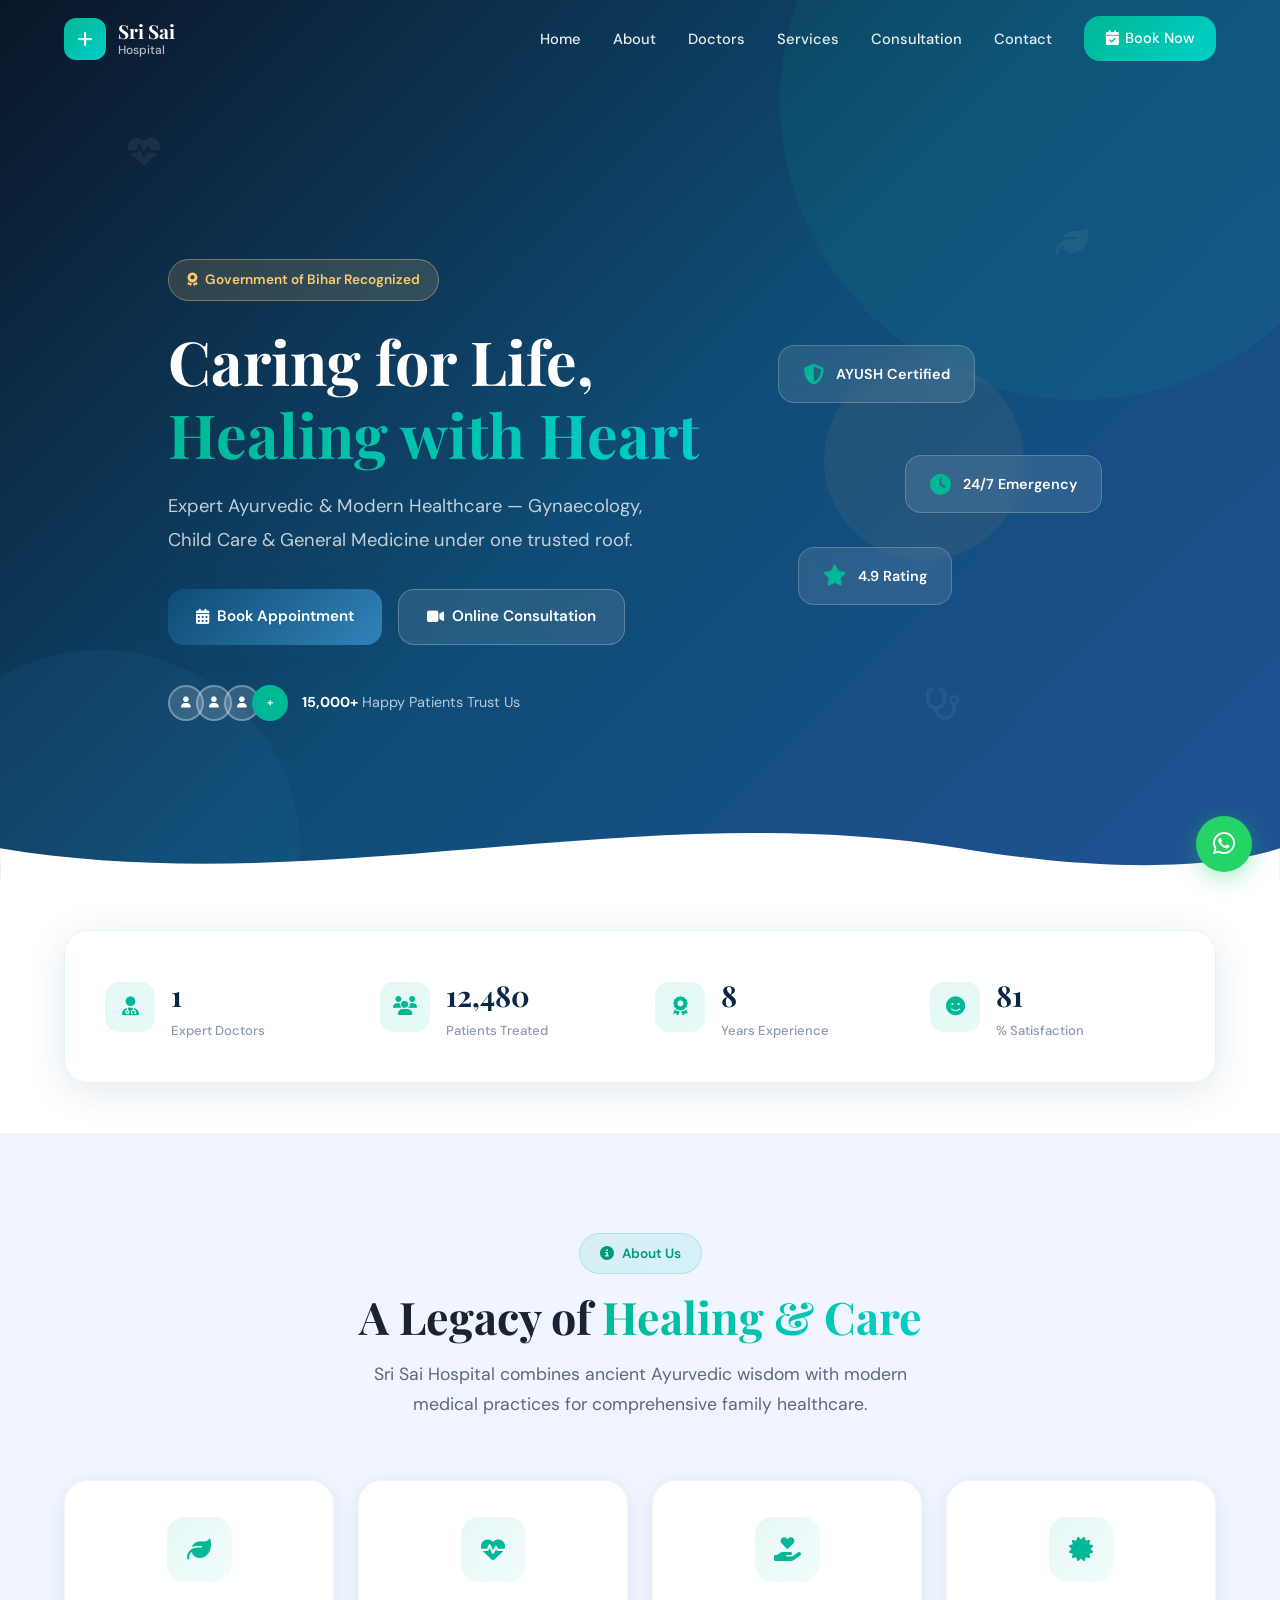
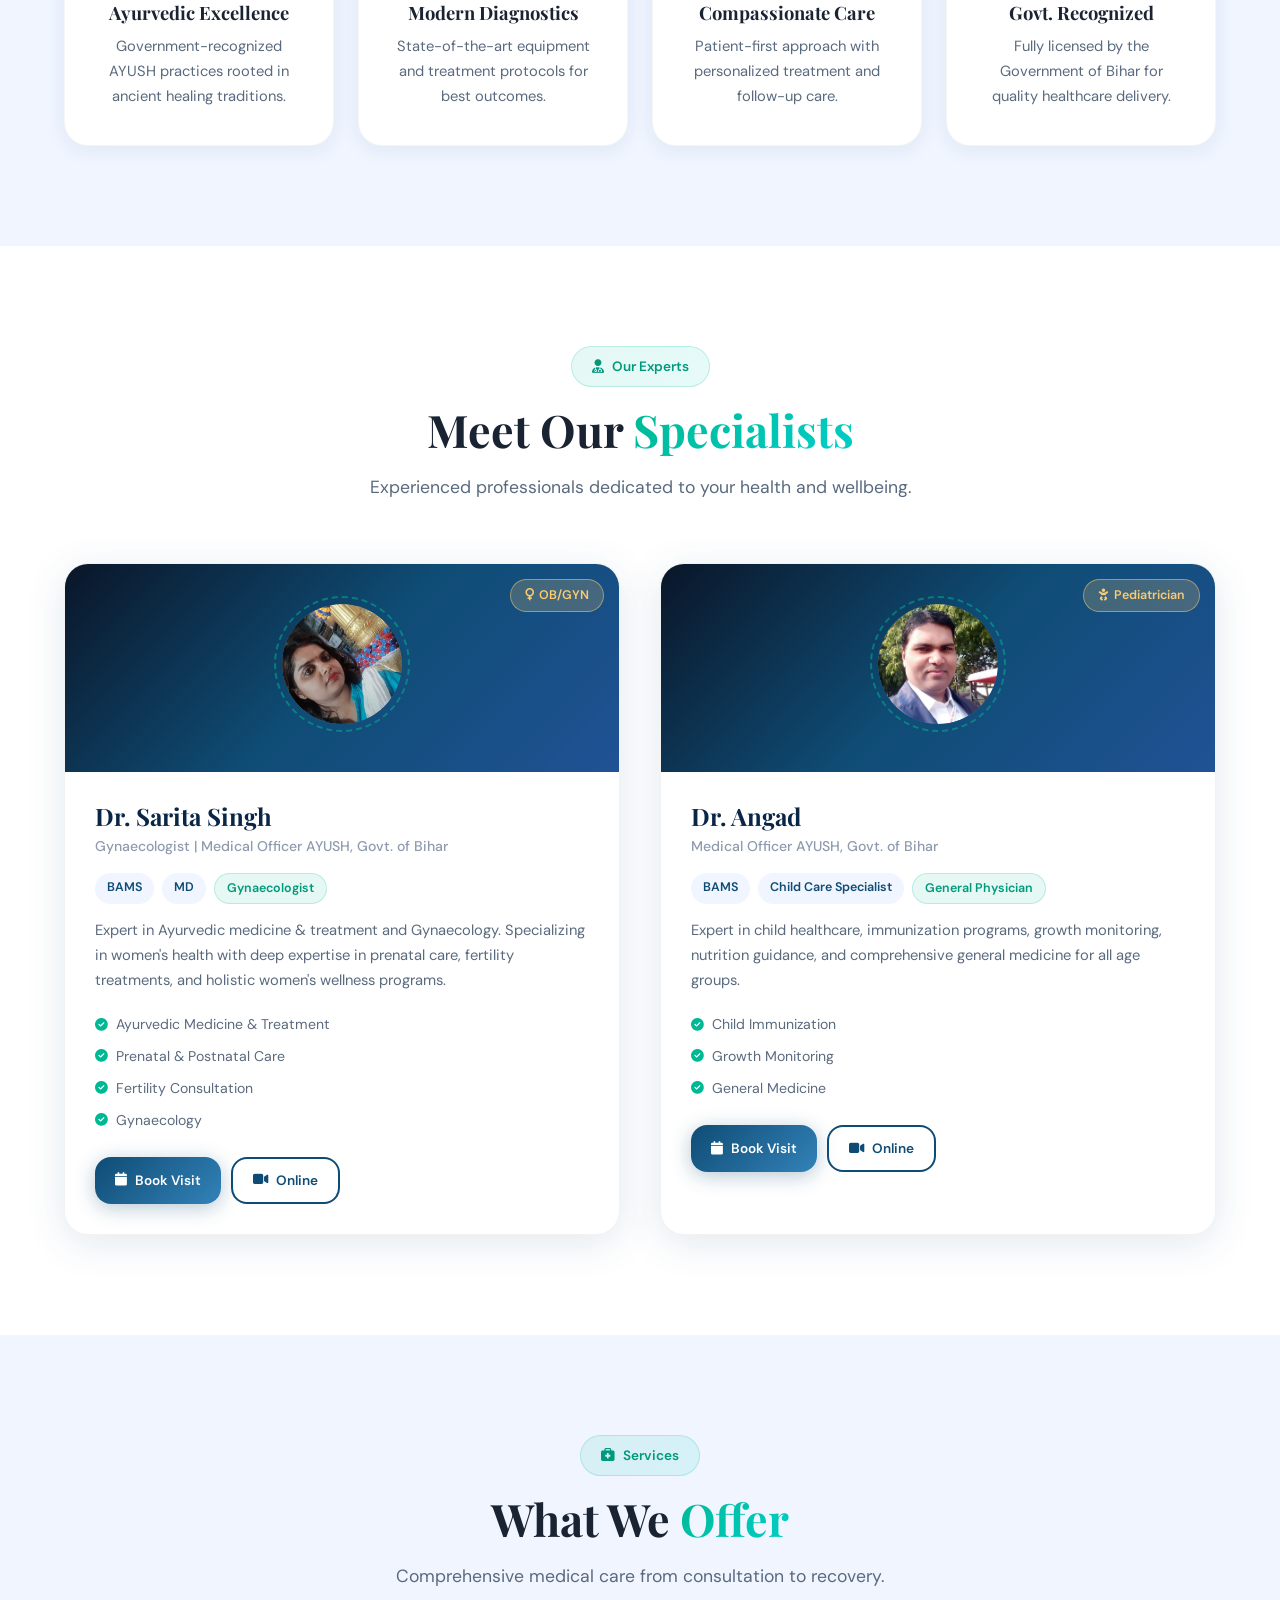
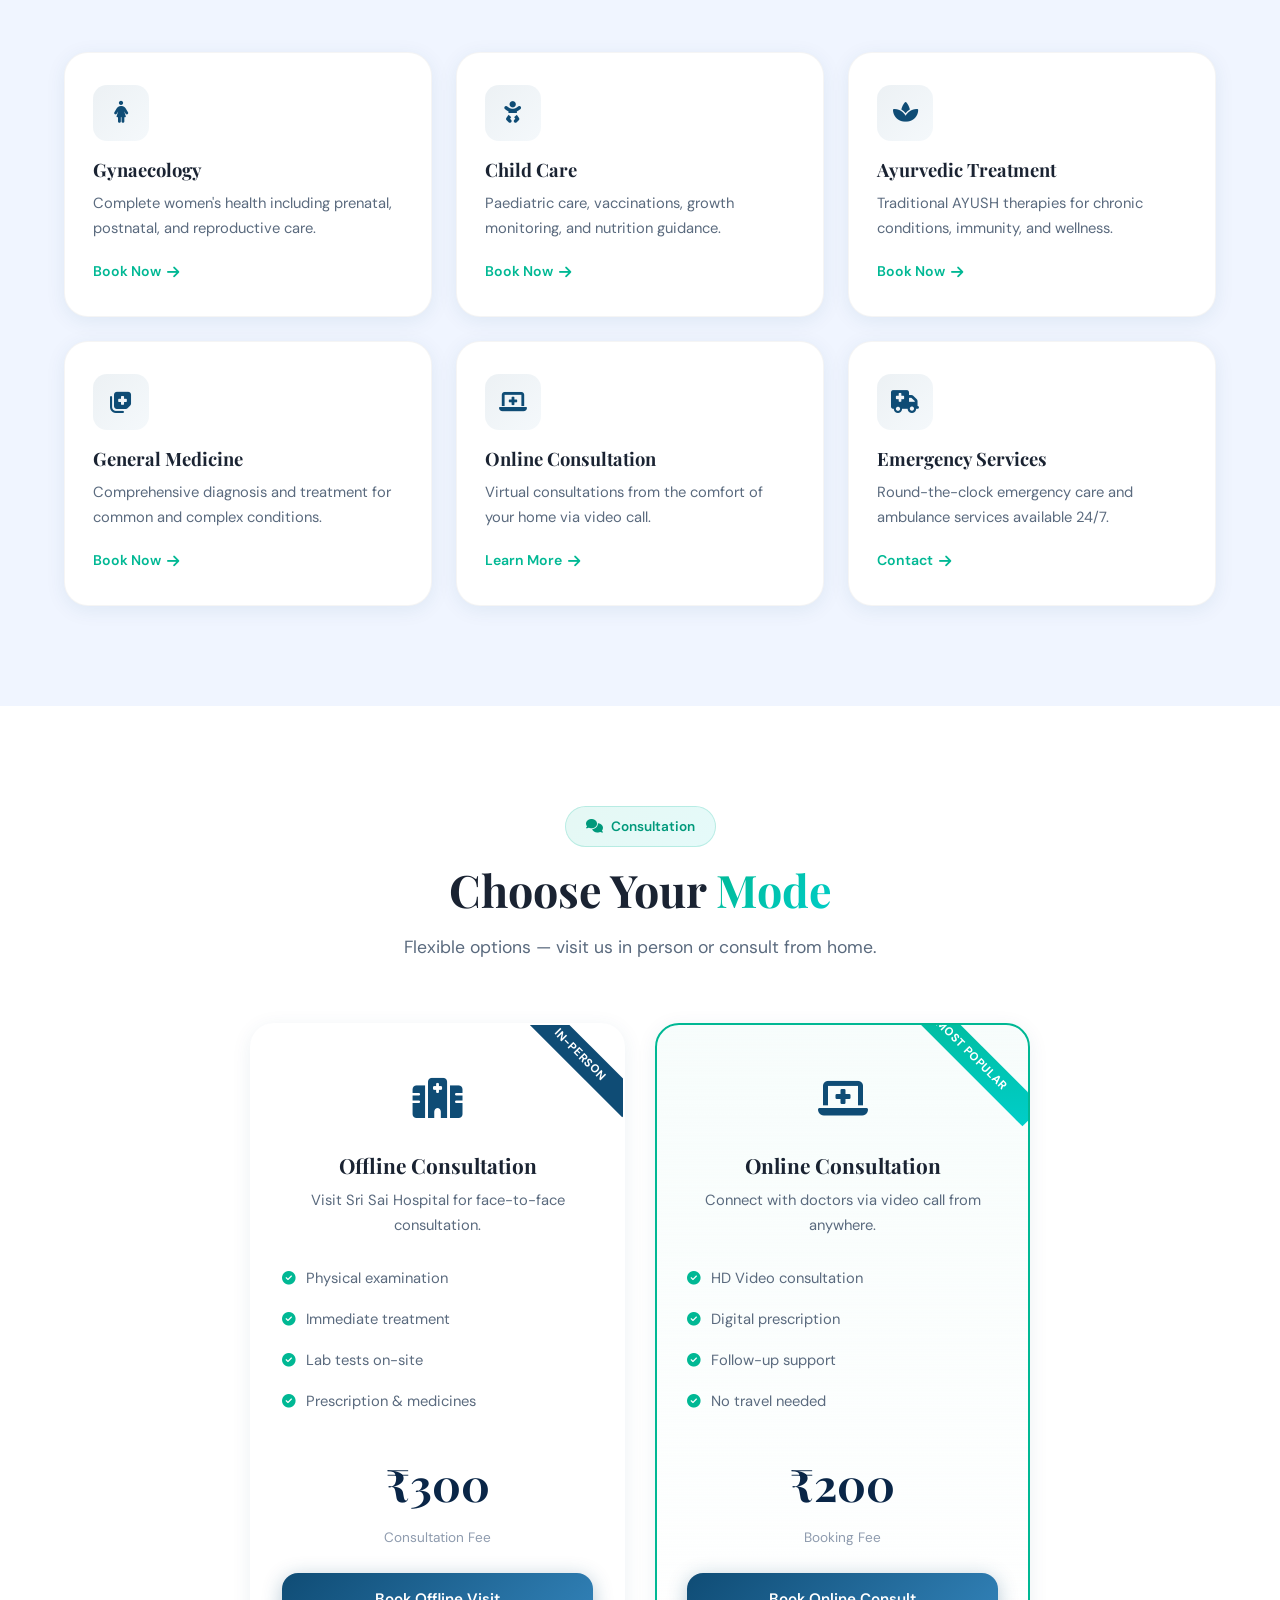
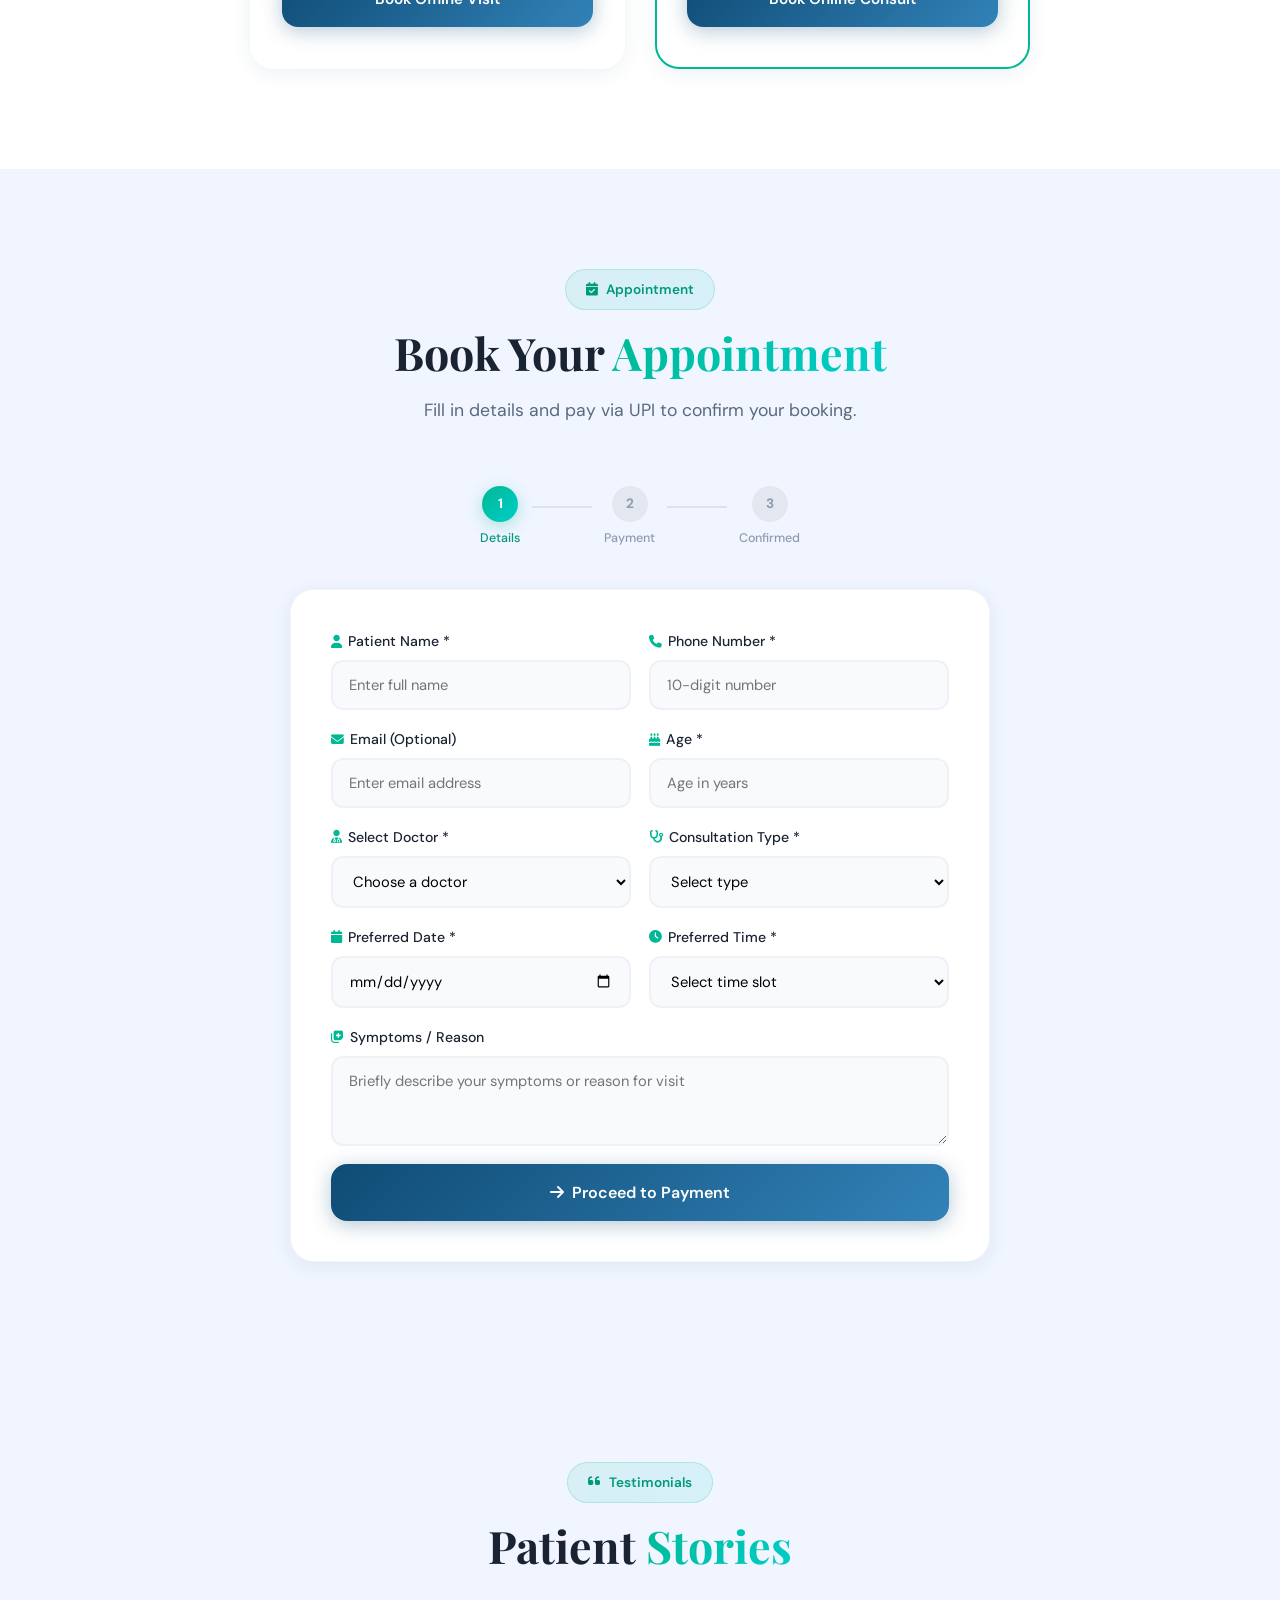
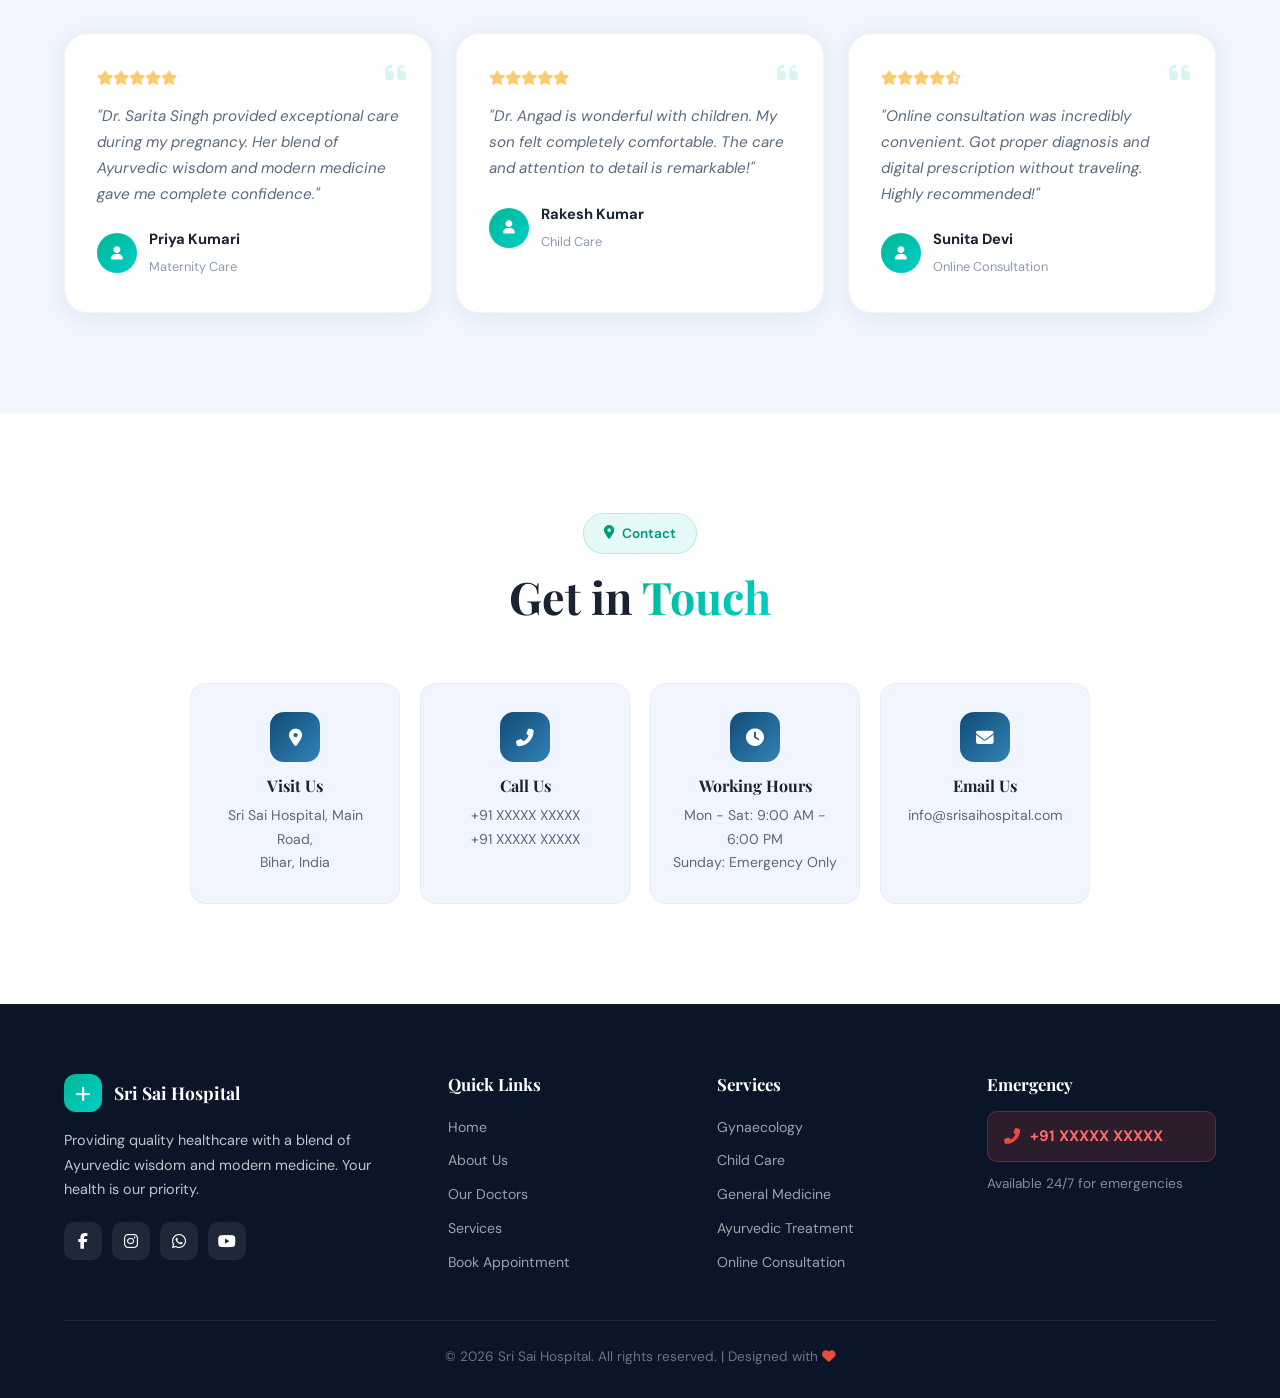
==== index.html @ 260db5b4 "Update doctor badges - OB/GYN and Pediatrician" ====
<!DOCTYPE html>
<html lang="en">
<head>
    <meta charset="UTF-8">
    <meta name="viewport" content="width=device-width, initial-scale=1.0">
    <title>Sri Sai Hospital | Premium Healthcare Services</title>
    <link rel="preconnect" href="https://fonts.googleapis.com">
    <link rel="preconnect" href="https://fonts.gstatic.com" crossorigin>
    <link href="https://fonts.googleapis.com/css2?family=Playfair+Display:wght@400;500;600;700;800&family=DM+Sans:wght@300;400;500;600;700&display=swap" rel="stylesheet">
    <link rel="stylesheet" href="https://cdnjs.cloudflare.com/ajax/libs/font-awesome/6.5.0/css/all.min.css">
    <link rel="stylesheet" href="styles.css">
</head>
<body>
    <!-- Preloader -->
    <div class="preloader" id="preloader">
        <div class="pulse-loader">
            <i class="fas fa-heartbeat"></i>
        </div>
    </div>

    <!-- Navigation -->
    <nav class="navbar" id="navbar">
        <div class="container nav-container">
            <a href="#" class="logo">
                <div class="logo-icon">
                    <i class="fas fa-plus"></i>
                </div>
                <div class="logo-text">
                    <span class="logo-name">Sri Sai</span>
                    <span class="logo-sub">Hospital</span>
                </div>
            </a>
            <button class="nav-toggle" id="navToggle" aria-label="Toggle navigation">
                <span></span>
                <span></span>
                <span></span>
            </button>
            <ul class="nav-links" id="navLinks">
                <li><a href="#home">Home</a></li>
                <li><a href="#about">About</a></li>
                <li><a href="#doctors">Doctors</a></li>
                <li><a href="#services">Services</a></li>
                <li><a href="#consultation">Consultation</a></li>
                <li><a href="#contact">Contact</a></li>
                <li><a href="#booking" class="btn-nav"><i class="fas fa-calendar-check"></i> Book Now</a></li>
            </ul>
        </div>
    </nav>

    <!-- Hero Section -->
    <section class="hero" id="home">
        <div class="hero-bg-shapes">
            <div class="shape shape-1"></div>
            <div class="shape shape-2"></div>
            <div class="shape shape-3"></div>
            <div class="floating-icons">
                <i class="fas fa-heartbeat float-icon fi-1"></i>
                <i class="fas fa-leaf float-icon fi-2"></i>
                <i class="fas fa-baby float-icon fi-3"></i>
                <i class="fas fa-stethoscope float-icon fi-4"></i>
            </div>
        </div>
        <div class="container hero-content">
            <div class="hero-text">
                <div class="hero-badge">
                    <i class="fas fa-award"></i>
                    <span>Government of Bihar Recognized</span>
                </div>
                <h1>Caring for Life,<br><span class="gradient-text">Healing with Heart</span></h1>
                <p class="hero-subtitle">Expert Ayurvedic & Modern Healthcare — Gynaecology, Child Care & General Medicine under one trusted roof.</p>
                <div class="hero-btns">
                    <a href="#booking" class="btn btn-primary btn-glow">
                        <i class="fas fa-calendar-alt"></i> Book Appointment
                    </a>
                    <a href="#consultation" class="btn btn-glass">
                        <i class="fas fa-video"></i> Online Consultation
                    </a>
                </div>
                <div class="hero-trust">
                    <div class="trust-avatars">
                        <div class="avatar"><i class="fas fa-user"></i></div>
                        <div class="avatar"><i class="fas fa-user"></i></div>
                        <div class="avatar"><i class="fas fa-user"></i></div>
                        <div class="avatar avatar-more">+</div>
                    </div>
                    <p><strong>15,000+</strong> Happy Patients Trust Us</p>
                </div>
            </div>
            <div class="hero-visual">
                <div class="hero-card-stack">
                    <div class="hero-info-card hc-1">
                        <i class="fas fa-shield-alt"></i>
                        <span>AYUSH Certified</span>
                    </div>
                    <div class="hero-info-card hc-2">
                        <i class="fas fa-clock"></i>
                        <span>24/7 Emergency</span>
                    </div>
                    <div class="hero-info-card hc-3">
                        <i class="fas fa-star"></i>
                        <span>4.9 Rating</span>
                    </div>
                </div>
            </div>
        </div>
        <div class="hero-wave">
            <svg viewBox="0 0 1440 120" fill="none" xmlns="http://www.w3.org/2000/svg">
                <path d="M0,60 C360,120 720,0 1080,60 C1260,90 1380,80 1440,60 L1440,120 L0,120 Z" fill="white"/>
            </svg>
        </div>
    </section>

    <!-- Stats Bar -->
    <section class="stats-bar">
        <div class="container">
            <div class="stats-grid">
                <div class="stat-item">
                    <div class="stat-icon"><i class="fas fa-user-md"></i></div>
                    <div class="stat-content">
                        <span class="stat-number" data-count="2">0</span>
                        <span class="stat-label">Expert Doctors</span>
                    </div>
                </div>
                <div class="stat-item">
                    <div class="stat-icon"><i class="fas fa-users"></i></div>
                    <div class="stat-content">
                        <span class="stat-number" data-count="15000">0</span>
                        <span class="stat-label">Patients Treated</span>
                    </div>
                </div>
                <div class="stat-item">
                    <div class="stat-icon"><i class="fas fa-award"></i></div>
                    <div class="stat-content">
                        <span class="stat-number" data-count="10">0</span>
                        <span class="stat-label">Years Experience</span>
                    </div>
                </div>
                <div class="stat-item">
                    <div class="stat-icon"><i class="fas fa-smile"></i></div>
                    <div class="stat-content">
                        <span class="stat-number" data-count="98">0</span>
                        <span class="stat-label">% Satisfaction</span>
                    </div>
                </div>
            </div>
        </div>
    </section>

    <!-- About Section -->
    <section class="section about" id="about">
        <div class="container">
            <div class="section-header">
                <span class="section-tag"><i class="fas fa-info-circle"></i> About Us</span>
                <h2>A Legacy of <span class="gradient-text">Healing & Care</span></h2>
                <p class="section-desc">Sri Sai Hospital combines ancient Ayurvedic wisdom with modern medical practices for comprehensive family healthcare.</p>
            </div>
            <div class="about-grid">
                <div class="about-card" data-aos="fade-up">
                    <div class="about-icon-wrap">
                        <div class="about-icon"><i class="fas fa-leaf"></i></div>
                    </div>
                    <h3>Ayurvedic Excellence</h3>
                    <p>Government-recognized AYUSH practices rooted in ancient healing traditions.</p>
                </div>
                <div class="about-card" data-aos="fade-up" data-delay="100">
                    <div class="about-icon-wrap">
                        <div class="about-icon"><i class="fas fa-heartbeat"></i></div>
                    </div>
                    <h3>Modern Diagnostics</h3>
                    <p>State-of-the-art equipment and treatment protocols for best outcomes.</p>
                </div>
                <div class="about-card" data-aos="fade-up" data-delay="200">
                    <div class="about-icon-wrap">
                        <div class="about-icon"><i class="fas fa-hand-holding-heart"></i></div>
                    </div>
                    <h3>Compassionate Care</h3>
                    <p>Patient-first approach with personalized treatment and follow-up care.</p>
                </div>
                <div class="about-card" data-aos="fade-up" data-delay="300">
                    <div class="about-icon-wrap">
                        <div class="about-icon"><i class="fas fa-certificate"></i></div>
                    </div>
                    <h3>Govt. Recognized</h3>
                    <p>Fully licensed by the Government of Bihar for quality healthcare delivery.</p>
                </div>
            </div>
        </div>
    </section>

    <!-- Doctors Section -->
    <section class="section doctors" id="doctors">
        <div class="container">
            <div class="section-header">
                <span class="section-tag"><i class="fas fa-user-md"></i> Our Experts</span>
                <h2>Meet Our <span class="gradient-text">Specialists</span></h2>
                <p class="section-desc">Experienced professionals dedicated to your health and wellbeing.</p>
            </div>
            <div class="doctors-grid">
                <!-- Dr. Sarita Singh -->
                <div class="doctor-card">
                    <div class="doctor-glow"></div>
                    <div class="doctor-header">
                        <div class="doctor-avatar-wrap">
                            <div class="doctor-avatar">
                                <img src="images/dr-sarita.jpg" alt="Dr. Sarita Singh">
                            </div>
                            <div class="avatar-ring"></div>
                        </div>
                        <div class="doctor-badge-wrap">
                            <span class="badge-govt"><i class="fas fa-venus"></i> OB/GYN</span>
                        </div>
                    </div>
                    <div class="doctor-body">
                        <h3>Dr. Sarita Singh</h3>
                        <span class="doctor-designation">Gynaecologist | Medical Officer AYUSH, Govt. of Bihar</span>
                        <div class="doctor-tags">
                            <span class="tag">BAMS</span>
                            <span class="tag">MD</span>
                            <span class="tag tag-specialty">Gynaecologist</span>
                        </div>
                        <p class="doctor-bio">Expert in Ayurvedic medicine & treatment and Gynaecology. Specializing in women's health with deep expertise in prenatal care, fertility treatments, and holistic women's wellness programs.</p>
                        <div class="doctor-highlights">
                            <div class="dh-item"><i class="fas fa-check-circle"></i> Ayurvedic Medicine & Treatment</div>
                            <div class="dh-item"><i class="fas fa-check-circle"></i> Prenatal & Postnatal Care</div>
                            <div class="dh-item"><i class="fas fa-check-circle"></i> Fertility Consultation</div>
                            <div class="dh-item"><i class="fas fa-check-circle"></i> Gynaecology</div>
                        </div>
                        <div class="doctor-actions">
                            <a href="#booking" class="btn btn-primary btn-sm">
                                <i class="fas fa-calendar"></i> Book Visit
                            </a>
                            <a href="#consultation" class="btn btn-outline-dark btn-sm">
                                <i class="fas fa-video"></i> Online
                            </a>
                        </div>
                    </div>
                </div>

                <!-- Dr. Angad -->
                <div class="doctor-card">
                    <div class="doctor-glow"></div>
                    <div class="doctor-header">
                        <div class="doctor-avatar-wrap">
                            <div class="doctor-avatar">
                                <img src="images/dr-angad.jpg" alt="Dr. Angad">
                            </div>
                            <div class="avatar-ring"></div>
                        </div>
                        <div class="doctor-badge-wrap">
                            <span class="badge-govt"><i class="fas fa-baby"></i> Pediatrician</span>
                        </div>
                    </div>
                    <div class="doctor-body">
                        <h3>Dr. Angad</h3>
                        <span class="doctor-designation">Medical Officer AYUSH, Govt. of Bihar</span>
                        <div class="doctor-tags">
                            <span class="tag">BAMS</span>
                            <span class="tag">Child Care Specialist</span>
                            <span class="tag tag-specialty">General Physician</span>
                        </div>
                        <p class="doctor-bio">Expert in child healthcare, immunization programs, growth monitoring, nutrition guidance, and comprehensive general medicine for all age groups.</p>
                        <div class="doctor-highlights">
                            <div class="dh-item"><i class="fas fa-check-circle"></i> Child Immunization</div>
                            <div class="dh-item"><i class="fas fa-check-circle"></i> Growth Monitoring</div>
                            <div class="dh-item"><i class="fas fa-check-circle"></i> General Medicine</div>
                        </div>
                        <div class="doctor-actions">
                            <a href="#booking" class="btn btn-primary btn-sm">
                                <i class="fas fa-calendar"></i> Book Visit
                            </a>
                            <a href="#consultation" class="btn btn-outline-dark btn-sm">
                                <i class="fas fa-video"></i> Online
                            </a>
                        </div>
                    </div>
                </div>
            </div>
        </div>
    </section>

    <!-- Services Section -->
    <section class="section services" id="services">
        <div class="container">
            <div class="section-header">
                <span class="section-tag"><i class="fas fa-briefcase-medical"></i> Services</span>
                <h2>What We <span class="gradient-text">Offer</span></h2>
                <p class="section-desc">Comprehensive medical care from consultation to recovery.</p>
            </div>
            <div class="services-grid">
                <div class="service-card">
                    <div class="service-icon-wrap">
                        <i class="fas fa-female"></i>
                    </div>
                    <h3>Gynaecology</h3>
                    <p>Complete women's health including prenatal, postnatal, and reproductive care.</p>
                    <a href="#booking" class="service-link">Book Now <i class="fas fa-arrow-right"></i></a>
                </div>
                <div class="service-card">
                    <div class="service-icon-wrap">
                        <i class="fas fa-baby"></i>
                    </div>
                    <h3>Child Care</h3>
                    <p>Paediatric care, vaccinations, growth monitoring, and nutrition guidance.</p>
                    <a href="#booking" class="service-link">Book Now <i class="fas fa-arrow-right"></i></a>
                </div>
                <div class="service-card">
                    <div class="service-icon-wrap">
                        <i class="fas fa-spa"></i>
                    </div>
                    <h3>Ayurvedic Treatment</h3>
                    <p>Traditional AYUSH therapies for chronic conditions, immunity, and wellness.</p>
                    <a href="#booking" class="service-link">Book Now <i class="fas fa-arrow-right"></i></a>
                </div>
                <div class="service-card">
                    <div class="service-icon-wrap">
                        <i class="fas fa-notes-medical"></i>
                    </div>
                    <h3>General Medicine</h3>
                    <p>Comprehensive diagnosis and treatment for common and complex conditions.</p>
                    <a href="#booking" class="service-link">Book Now <i class="fas fa-arrow-right"></i></a>
                </div>
                <div class="service-card">
                    <div class="service-icon-wrap">
                        <i class="fas fa-laptop-medical"></i>
                    </div>
                    <h3>Online Consultation</h3>
                    <p>Virtual consultations from the comfort of your home via video call.</p>
                    <a href="#consultation" class="service-link">Learn More <i class="fas fa-arrow-right"></i></a>
                </div>
                <div class="service-card">
                    <div class="service-icon-wrap">
                        <i class="fas fa-ambulance"></i>
                    </div>
                    <h3>Emergency Services</h3>
                    <p>Round-the-clock emergency care and ambulance services available 24/7.</p>
                    <a href="#contact" class="service-link">Contact <i class="fas fa-arrow-right"></i></a>
                </div>
            </div>
        </div>
    </section>

    <!-- Consultation Section -->
    <section class="section consultation-section" id="consultation">
        <div class="container">
            <div class="section-header">
                <span class="section-tag"><i class="fas fa-comments"></i> Consultation</span>
                <h2>Choose Your <span class="gradient-text">Mode</span></h2>
                <p class="section-desc">Flexible options — visit us in person or consult from home.</p>
            </div>
            <div class="consultation-grid">
                <div class="consult-card">
                    <div class="consult-ribbon">In-Person</div>
                    <div class="consult-icon"><i class="fas fa-hospital-alt"></i></div>
                    <h3>Offline Consultation</h3>
                    <p>Visit Sri Sai Hospital for face-to-face consultation.</p>
                    <ul class="consult-features">
                        <li><i class="fas fa-check-circle"></i> Physical examination</li>
                        <li><i class="fas fa-check-circle"></i> Immediate treatment</li>
                        <li><i class="fas fa-check-circle"></i> Lab tests on-site</li>
                        <li><i class="fas fa-check-circle"></i> Prescription & medicines</li>
                    </ul>
                    <div class="consult-price">
                        <div class="price-amount">₹300</div>
                        <div class="price-label">Consultation Fee</div>
                    </div>
                    <a href="#booking" class="btn btn-primary btn-block">Book Offline Visit</a>
                </div>
                <div class="consult-card featured">
                    <div class="consult-ribbon featured-ribbon">Most Popular</div>
                    <div class="consult-icon"><i class="fas fa-laptop-medical"></i></div>
                    <h3>Online Consultation</h3>
                    <p>Connect with doctors via video call from anywhere.</p>
                    <ul class="consult-features">
                        <li><i class="fas fa-check-circle"></i> HD Video consultation</li>
                        <li><i class="fas fa-check-circle"></i> Digital prescription</li>
                        <li><i class="fas fa-check-circle"></i> Follow-up support</li>
                        <li><i class="fas fa-check-circle"></i> No travel needed</li>
                    </ul>
                    <div class="consult-price">
                        <div class="price-amount">₹200</div>
                        <div class="price-label">Booking Fee</div>
                    </div>
                    <a href="#booking" class="btn btn-primary btn-block btn-glow">Book Online Consult</a>
                </div>
            </div>
        </div>
    </section>

    <!-- Booking Section -->
    <section class="section booking-section" id="booking">
        <div class="container">
            <div class="section-header">
                <span class="section-tag"><i class="fas fa-calendar-check"></i> Appointment</span>
                <h2>Book Your <span class="gradient-text">Appointment</span></h2>
                <p class="section-desc">Fill in details and pay via UPI to confirm your booking.</p>
            </div>
            <div class="booking-wrapper">
                <div class="booking-steps">
                    <div class="step active" id="step1Indicator">
                        <div class="step-num">1</div>
                        <span>Details</span>
                    </div>
                    <div class="step-line"></div>
                    <div class="step" id="step2Indicator">
                        <div class="step-num">2</div>
                        <span>Payment</span>
                    </div>
                    <div class="step-line"></div>
                    <div class="step" id="step3Indicator">
                        <div class="step-num">3</div>
                        <span>Confirmed</span>
                    </div>
                </div>

                <form class="booking-form" id="bookingForm">
                    <div class="form-row">
                        <div class="form-group">
                            <label for="patientName"><i class="fas fa-user"></i> Patient Name *</label>
                            <input type="text" id="patientName" name="patientName" required placeholder="Enter full name">
                        </div>
                        <div class="form-group">
                            <label for="phone"><i class="fas fa-phone"></i> Phone Number *</label>
                            <input type="tel" id="phone" name="phone" required placeholder="10-digit number" pattern="[0-9]{10}">
                        </div>
                    </div>
                    <div class="form-row">
                        <div class="form-group">
                            <label for="email"><i class="fas fa-envelope"></i> Email (Optional)</label>
                            <input type="email" id="email" name="email" placeholder="Enter email address">
                        </div>
                        <div class="form-group">
                            <label for="age"><i class="fas fa-birthday-cake"></i> Age *</label>
                            <input type="number" id="age" name="age" required min="0" max="120" placeholder="Age in years">
                        </div>
                    </div>
                    <div class="form-row">
                        <div class="form-group">
                            <label for="doctor"><i class="fas fa-user-md"></i> Select Doctor *</label>
                            <select id="doctor" name="doctor" required>
                                <option value="">Choose a doctor</option>
                                <option value="dr-sarita">Dr. Sarita Singh - Gynaecologist</option>
                                <option value="dr-angad">Dr. Angad - Child Care / General</option>
                            </select>
                        </div>
                        <div class="form-group">
                            <label for="consultType"><i class="fas fa-stethoscope"></i> Consultation Type *</label>
                            <select id="consultType" name="consultType" required>
                                <option value="">Select type</option>
                                <option value="offline">Offline Visit (₹300)</option>
                                <option value="online">Online Video (₹200)</option>
                            </select>
                        </div>
                    </div>
                    <div class="form-row">
                        <div class="form-group">
                            <label for="date"><i class="fas fa-calendar"></i> Preferred Date *</label>
                            <input type="date" id="date" name="date" required>
                        </div>
                        <div class="form-group">
                            <label for="time"><i class="fas fa-clock"></i> Preferred Time *</label>
                            <select id="time" name="time" required>
                                <option value="">Select time slot</option>
                                <option value="09:00">09:00 AM</option>
                                <option value="09:30">09:30 AM</option>
                                <option value="10:00">10:00 AM</option>
                                <option value="10:30">10:30 AM</option>
                                <option value="11:00">11:00 AM</option>
                                <option value="11:30">11:30 AM</option>
                                <option value="12:00">12:00 PM</option>
                                <option value="14:00">02:00 PM</option>
                                <option value="14:30">02:30 PM</option>
                                <option value="15:00">03:00 PM</option>
                                <option value="15:30">03:30 PM</option>
                                <option value="16:00">04:00 PM</option>
                                <option value="16:30">04:30 PM</option>
                                <option value="17:00">05:00 PM</option>
                            </select>
                        </div>
                    </div>
                    <div class="form-group full-width">
                        <label for="symptoms"><i class="fas fa-notes-medical"></i> Symptoms / Reason</label>
                        <textarea id="symptoms" name="symptoms" rows="3" placeholder="Briefly describe your symptoms or reason for visit"></textarea>
                    </div>
                    <button type="submit" class="btn btn-primary btn-block btn-lg btn-glow">
                        <i class="fas fa-arrow-right"></i> Proceed to Payment
                    </button>
                </form>

                <!-- Payment Section -->
                <div class="payment-section" id="paymentSection" style="display: none;">
                    <div class="payment-card">
                        <div class="payment-header">
                            <i class="fas fa-lock"></i>
                            <h3>Secure UPI Payment</h3>
                        </div>
                        <div class="payment-amount-box" id="paymentAmount">
                            <span class="pay-label">Amount to Pay</span>
                            <span class="pay-amount">₹200</span>
                        </div>
                        <div class="upi-section">
                            <div class="upi-qr">
                                <div class="qr-box" id="qrCode">
                                    <i class="fas fa-qrcode"></i>
                                    <p>Scan to Pay</p>
                                </div>
                            </div>
                            <div class="upi-details">
                                <p class="upi-heading">Pay via UPI ID</p>
                                <div class="upi-id-box">
                                    <span class="upi-id" id="upiId">srisaihospital@upi</span>
                                    <button class="copy-btn" onclick="copyUPI()" type="button">
                                        <i class="fas fa-copy"></i>
                                    </button>
                                </div>
                                <p class="upi-heading" style="margin-top: 15px;">Quick Pay with Apps</p>
                                <div class="upi-apps">
                                    <button class="upi-app-btn" onclick="payWithUPI('gpay')" type="button">
                                        <i class="fab fa-google-pay"></i>
                                        <span>GPay</span>
                                    </button>
                                    <button class="upi-app-btn" onclick="payWithUPI('phonepe')" type="button">
                                        <i class="fas fa-mobile-alt"></i>
                                        <span>PhonePe</span>
                                    </button>
                                    <button class="upi-app-btn" onclick="payWithUPI('paytm')" type="button">
                                        <i class="fas fa-wallet"></i>
                                        <span>Paytm</span>
                                    </button>
                                </div>
                            </div>
                        </div>
                        <div class="payment-note">
                            <i class="fas fa-info-circle"></i>
                            <span>After payment, enter the UPI Transaction ID below to confirm.</span>
                        </div>
                        <div class="form-group">
                            <label for="transactionId"><i class="fas fa-receipt"></i> Transaction ID *</label>
                            <input type="text" id="transactionId" placeholder="Enter UPI Transaction ID">
                        </div>
                        <button class="btn btn-primary btn-block btn-lg btn-glow" onclick="confirmBooking()" type="button">
                            <i class="fas fa-check-circle"></i> Confirm Booking
                        </button>
                        <button class="btn btn-ghost btn-block" onclick="goBackToForm()" type="button">
                            <i class="fas fa-arrow-left"></i> Back to Form
                        </button>
                    </div>
                </div>
            </div>
        </div>
    </section>

    <!-- Testimonials -->
    <section class="section testimonials-section">
        <div class="container">
            <div class="section-header">
                <span class="section-tag"><i class="fas fa-quote-left"></i> Testimonials</span>
                <h2>Patient <span class="gradient-text">Stories</span></h2>
            </div>
            <div class="testimonials-grid">
                <div class="testimonial-card">
                    <div class="tc-quote"><i class="fas fa-quote-left"></i></div>
                    <div class="tc-stars">
                        <i class="fas fa-star"></i><i class="fas fa-star"></i><i class="fas fa-star"></i><i class="fas fa-star"></i><i class="fas fa-star"></i>
                    </div>
                    <p>"Dr. Sarita Singh provided exceptional care during my pregnancy. Her blend of Ayurvedic wisdom and modern medicine gave me complete confidence."</p>
                    <div class="tc-author">
                        <div class="tc-avatar"><i class="fas fa-user"></i></div>
                        <div>
                            <strong>Priya Kumari</strong>
                            <span>Maternity Care</span>
                        </div>
                    </div>
                </div>
                <div class="testimonial-card">
                    <div class="tc-quote"><i class="fas fa-quote-left"></i></div>
                    <div class="tc-stars">
                        <i class="fas fa-star"></i><i class="fas fa-star"></i><i class="fas fa-star"></i><i class="fas fa-star"></i><i class="fas fa-star"></i>
                    </div>
                    <p>"Dr. Angad is wonderful with children. My son felt completely comfortable. The care and attention to detail is remarkable!"</p>
                    <div class="tc-author">
                        <div class="tc-avatar"><i class="fas fa-user"></i></div>
                        <div>
                            <strong>Rakesh Kumar</strong>
                            <span>Child Care</span>
                        </div>
                    </div>
                </div>
                <div class="testimonial-card">
                    <div class="tc-quote"><i class="fas fa-quote-left"></i></div>
                    <div class="tc-stars">
                        <i class="fas fa-star"></i><i class="fas fa-star"></i><i class="fas fa-star"></i><i class="fas fa-star"></i><i class="fas fa-star-half-alt"></i>
                    </div>
                    <p>"Online consultation was incredibly convenient. Got proper diagnosis and digital prescription without traveling. Highly recommended!"</p>
                    <div class="tc-author">
                        <div class="tc-avatar"><i class="fas fa-user"></i></div>
                        <div>
                            <strong>Sunita Devi</strong>
                            <span>Online Consultation</span>
                        </div>
                    </div>
                </div>
            </div>
        </div>
    </section>

    <!-- Contact Section -->
    <section class="section contact-section" id="contact">
        <div class="container">
            <div class="section-header">
                <span class="section-tag"><i class="fas fa-map-marker-alt"></i> Contact</span>
                <h2>Get in <span class="gradient-text">Touch</span></h2>
            </div>
            <div class="contact-grid">
                <div class="contact-cards">
                    <div class="contact-card">
                        <div class="cc-icon"><i class="fas fa-map-marker-alt"></i></div>
                        <h4>Visit Us</h4>
                        <p>Sri Sai Hospital, Main Road,<br>Bihar, India</p>
                    </div>
                    <div class="contact-card">
                        <div class="cc-icon"><i class="fas fa-phone-alt"></i></div>
                        <h4>Call Us</h4>
                        <p>+91 XXXXX XXXXX<br>+91 XXXXX XXXXX</p>
                    </div>
                    <div class="contact-card">
                        <div class="cc-icon"><i class="fas fa-clock"></i></div>
                        <h4>Working Hours</h4>
                        <p>Mon - Sat: 9:00 AM - 6:00 PM<br>Sunday: Emergency Only</p>
                    </div>
                    <div class="contact-card">
                        <div class="cc-icon"><i class="fas fa-envelope"></i></div>
                        <h4>Email Us</h4>
                        <p>info@srisaihospital.com</p>
                    </div>
                </div>
            </div>
        </div>
    </section>

    <!-- Footer -->
    <footer class="footer">
        <div class="container">
            <div class="footer-top">
                <div class="footer-brand">
                    <div class="footer-logo">
                        <div class="logo-icon"><i class="fas fa-plus"></i></div>
                        <div>
                            <span class="logo-name">Sri Sai Hospital</span>
                        </div>
                    </div>
                    <p>Providing quality healthcare with a blend of Ayurvedic wisdom and modern medicine. Your health is our priority.</p>
                    <div class="social-links">
                        <a href="#" aria-label="Facebook"><i class="fab fa-facebook-f"></i></a>
                        <a href="#" aria-label="Instagram"><i class="fab fa-instagram"></i></a>
                        <a href="#" aria-label="WhatsApp"><i class="fab fa-whatsapp"></i></a>
                        <a href="#" aria-label="YouTube"><i class="fab fa-youtube"></i></a>
                    </div>
                </div>
                <div class="footer-links">
                    <h4>Quick Links</h4>
                    <a href="#home">Home</a>
                    <a href="#about">About Us</a>
                    <a href="#doctors">Our Doctors</a>
                    <a href="#services">Services</a>
                    <a href="#booking">Book Appointment</a>
                </div>
                <div class="footer-links">
                    <h4>Services</h4>
                    <a href="#">Gynaecology</a>
                    <a href="#">Child Care</a>
                    <a href="#">General Medicine</a>
                    <a href="#">Ayurvedic Treatment</a>
                    <a href="#">Online Consultation</a>
                </div>
                <div class="footer-emergency">
                    <h4>Emergency</h4>
                    <div class="emergency-box">
                        <i class="fas fa-phone-alt"></i>
                        <span>+91 XXXXX XXXXX</span>
                    </div>
                    <p>Available 24/7 for emergencies</p>
                </div>
            </div>
            <div class="footer-bottom">
                <p>&copy; 2026 Sri Sai Hospital. All rights reserved. | Designed with <i class="fas fa-heart"></i></p>
            </div>
        </div>
    </footer>

    <!-- Success Modal -->
    <div class="modal-overlay" id="successModal">
        <div class="modal-content">
            <div class="modal-close" onclick="closeModal()"><i class="fas fa-times"></i></div>
            <div class="modal-icon">
                <i class="fas fa-check-circle"></i>
            </div>
            <h3>Booking Confirmed! 🎉</h3>
            <p>Your appointment has been booked successfully. A confirmation will be sent to your phone.</p>
            <div class="booking-summary" id="bookingDetails"></div>
            <button class="btn btn-primary" onclick="closeModal()">Done</button>
        </div>
    </div>

    <!-- WhatsApp Float -->
    <a href="https://wa.me/918873888822" class="whatsapp-float" target="_blank" aria-label="Chat on WhatsApp">
        <i class="fab fa-whatsapp"></i>
        <span class="wa-tooltip">Chat with us</span>
    </a>

    <script src="script.js"></script>
</body>
</html>
---- styles.css ----
/* ===== Variables & Reset ===== */
:root {
    --primary: #0f4c75;
    --primary-light: #3282b8;
    --primary-dark: #0a2647;
    --accent: #00b894;
    --accent-dark: #00997b;
    --gold: #fdcb6e;
    --gold-dark: #e17f2e;
    --bg-primary: #ffffff;
    --bg-secondary: #f0f5ff;
    --bg-dark: #0a1628;
    --text-primary: #1a2332;
    --text-secondary: #5a6a7e;
    --text-muted: #8e9bae;
    --gradient-1: linear-gradient(135deg, #0f4c75, #3282b8);
    --gradient-2: linear-gradient(135deg, #00b894, #00cec9);
    --gradient-hero: linear-gradient(135deg, #0a1628 0%, #0f4c75 50%, #205295 100%);
    --shadow-soft: 0 4px 20px rgba(15,76,117,0.08);
    --shadow-medium: 0 8px 40px rgba(15,76,117,0.12);
    --shadow-strong: 0 20px 60px rgba(15,76,117,0.18);
    --radius: 16px;
    --radius-lg: 24px;
    --radius-full: 100px;
    --transition: all 0.4s cubic-bezier(0.4, 0, 0.2, 1);
}
*, *::before, *::after { margin: 0; padding: 0; box-sizing: border-box; }
html { scroll-behavior: smooth; }
body { font-family: 'DM Sans', sans-serif; color: var(--text-primary); line-height: 1.7; overflow-x: hidden; }
h1, h2, h3, h4 { font-family: 'Playfair Display', serif; line-height: 1.2; }
a { text-decoration: none; color: inherit; }
img { max-width: 100%; display: block; }
.container { max-width: 1200px; margin: 0 auto; padding: 0 24px; }
.section { padding: 100px 0; }

.gradient-text {
    background: var(--gradient-2);
    -webkit-background-clip: text;
    -webkit-text-fill-color: transparent;
    background-clip: text;
}

/* Preloader */
.preloader { position: fixed; inset: 0; background: var(--bg-dark); display: flex; align-items: center; justify-content: center; z-index: 99999; transition: opacity 0.5s, visibility 0.5s; }
.preloader.hidden { opacity: 0; visibility: hidden; }
.pulse-loader i { font-size: 3rem; color: var(--accent); animation: pulse 1s ease-in-out infinite; }
@keyframes pulse { 0%,100%{transform:scale(1);opacity:1} 50%{transform:scale(1.3);opacity:0.5} }

/* Section Headers */
.section-header { text-align: center; margin-bottom: 60px; }
.section-tag { display: inline-flex; align-items: center; gap: 8px; background: linear-gradient(135deg, rgba(0,184,148,0.1), rgba(0,206,201,0.1)); color: var(--accent-dark); padding: 8px 20px; border-radius: var(--radius-full); font-size: 0.85rem; font-weight: 600; margin-bottom: 16px; border: 1px solid rgba(0,184,148,0.2); }
.section-header h2 { font-size: clamp(2rem, 4vw, 2.8rem); color: var(--text-primary); margin-bottom: 16px; }
.section-desc { font-size: 1.1rem; color: var(--text-secondary); max-width: 550px; margin: 0 auto; }

/* Buttons */
.btn { display: inline-flex; align-items: center; gap: 8px; padding: 14px 28px; border-radius: var(--radius); font-weight: 600; font-size: 0.95rem; transition: var(--transition); cursor: pointer; border: none; font-family: 'DM Sans', sans-serif; position: relative; overflow: hidden; }
.btn-primary { background: var(--gradient-1); color: white; box-shadow: 0 4px 20px rgba(15,76,117,0.3); }
.btn-primary:hover { transform: translateY(-3px); box-shadow: 0 8px 30px rgba(15,76,117,0.4); }
.btn-glow::after { content:''; position:absolute; inset:-2px; background:linear-gradient(135deg,var(--accent),var(--primary-light),var(--accent)); border-radius:inherit; z-index:-1; filter:blur(8px); opacity:0; transition:var(--transition); }
.btn-glow:hover::after { opacity: 0.6; }
.btn-glass { background: rgba(255,255,255,0.1); color: white; border: 1px solid rgba(255,255,255,0.25); backdrop-filter: blur(10px); }
.btn-glass:hover { background: rgba(255,255,255,0.2); transform: translateY(-2px); }
.btn-outline-dark { background: transparent; color: var(--primary); border: 2px solid var(--primary); }
.btn-outline-dark:hover { background: var(--primary); color: white; }
.btn-ghost { background: transparent; color: var(--text-secondary); margin-top: 10px; }
.btn-ghost:hover { color: var(--primary); }
.btn-block { width: 100%; justify-content: center; }
.btn-lg { padding: 18px 32px; font-size: 1rem; }
.btn-sm { padding: 10px 20px; font-size: 0.85rem; }

/* Navbar */
.navbar { position: fixed; top: 0; left: 0; right: 0; z-index: 1000; padding: 16px 0; transition: var(--transition); }
.navbar.scrolled { background: rgba(255,255,255,0.95); backdrop-filter: blur(20px); box-shadow: var(--shadow-soft); padding: 10px 0; }
.nav-container { display: flex; align-items: center; justify-content: space-between; }
.logo { display: flex; align-items: center; gap: 12px; }
.logo-icon { width: 42px; height: 42px; background: var(--gradient-2); border-radius: 12px; display: flex; align-items: center; justify-content: center; color: white; font-size: 1.1rem; }
.logo-text { display: flex; flex-direction: column; line-height: 1.2; }
.logo-name { font-family: 'Playfair Display', serif; font-weight: 700; font-size: 1.2rem; color: white; transition: var(--transition); }
.logo-sub { font-size: 0.75rem; color: rgba(255,255,255,0.7); font-weight: 500; transition: var(--transition); }
.navbar.scrolled .logo-name { color: var(--primary-dark); }
.navbar.scrolled .logo-sub { color: var(--text-secondary); }
.nav-links { display: flex; align-items: center; gap: 32px; list-style: none; }
.nav-links a { color: rgba(255,255,255,0.9); font-weight: 500; font-size: 0.92rem; transition: var(--transition); }
.navbar.scrolled .nav-links a { color: var(--text-primary); }
.nav-links a:hover { color: var(--accent); }
.btn-nav { background: var(--gradient-2) !important; color: white !important; padding: 10px 22px; border-radius: var(--radius); font-weight: 600; display: inline-flex; align-items: center; gap: 6px; }
.btn-nav:hover { transform: translateY(-2px); box-shadow: 0 5px 20px rgba(0,184,148,0.3); }
.nav-toggle { display: none; flex-direction: column; gap: 5px; background: none; border: none; cursor: pointer; padding: 5px; }
.nav-toggle span { width: 24px; height: 2.5px; background: white; border-radius: 3px; transition: var(--transition); }
.navbar.scrolled .nav-toggle span { background: var(--text-primary); }

/* Hero */
.hero { min-height: 100vh; display: flex; align-items: center; background: var(--gradient-hero); position: relative; overflow: hidden; }
.hero-bg-shapes { position: absolute; inset: 0; }
.shape { position: absolute; border-radius: 50%; }
.shape-1 { width: 600px; height: 600px; top: -200px; right: -100px; background: rgba(0,184,148,0.08); animation: float 8s ease-in-out infinite; }
.shape-2 { width: 400px; height: 400px; bottom: -150px; left: -100px; background: rgba(50,130,184,0.1); animation: float 10s ease-in-out infinite reverse; }
.shape-3 { width: 200px; height: 200px; top: 40%; right: 20%; background: rgba(253,203,110,0.06); animation: float 6s ease-in-out infinite; }
@keyframes float { 0%,100%{transform:translateY(0) rotate(0)} 50%{transform:translateY(-30px) rotate(5deg)} }
.floating-icons { position: absolute; inset: 0; }
.float-icon { position: absolute; color: rgba(255,255,255,0.06); font-size: 2rem; animation: floatIcon 12s ease-in-out infinite; }
.fi-1 { top: 15%; left: 10%; } .fi-2 { top: 25%; right: 15%; animation-delay: 3s; } .fi-3 { bottom: 30%; left: 20%; animation-delay: 6s; } .fi-4 { bottom: 20%; right: 25%; animation-delay: 9s; }
@keyframes floatIcon { 0%,100%{transform:translateY(0) scale(1);opacity:0.06} 50%{transform:translateY(-20px) scale(1.1);opacity:0.12} }

.hero-content { position: relative; z-index: 2; display: grid; grid-template-columns: 1.2fr 0.8fr; align-items: center; gap: 60px; padding-top: 80px; }
.hero-badge { display: inline-flex; align-items: center; gap: 8px; background: rgba(253,203,110,0.15); border: 1px solid rgba(253,203,110,0.4); color: var(--gold); padding: 8px 18px; border-radius: var(--radius-full); font-size: 0.85rem; font-weight: 600; margin-bottom: 24px; }
.hero h1 { font-size: clamp(2.5rem, 5vw, 3.8rem); color: white; margin-bottom: 20px; }
.hero-subtitle { font-size: 1.15rem; color: rgba(255,255,255,0.75); max-width: 500px; margin-bottom: 32px; line-height: 1.8; }
.hero-btns { display: flex; gap: 16px; margin-bottom: 40px; flex-wrap: wrap; }
.hero-trust { display: flex; align-items: center; gap: 14px; }
.trust-avatars { display: flex; }
.avatar { width: 36px; height: 36px; border-radius: 50%; background: rgba(255,255,255,0.15); border: 2px solid rgba(255,255,255,0.3); display: flex; align-items: center; justify-content: center; color: white; font-size: 0.7rem; margin-left: -8px; }
.avatar:first-child { margin-left: 0; }
.avatar-more { background: var(--accent); border-color: var(--accent); font-weight: 700; }
.hero-trust p { color: rgba(255,255,255,0.7); font-size: 0.9rem; }
.hero-trust p strong { color: white; }

/* Hero Visual */
.hero-visual { display: flex; align-items: center; justify-content: center; }
.hero-card-stack { position: relative; width: 100%; height: 350px; }
.hero-info-card { position: absolute; background: rgba(255,255,255,0.1); backdrop-filter: blur(15px); border: 1px solid rgba(255,255,255,0.2); padding: 16px 24px; border-radius: var(--radius); display: flex; align-items: center; gap: 12px; color: white; font-weight: 600; font-size: 0.9rem; animation: cardFloat 6s ease-in-out infinite; }
.hero-info-card i { font-size: 1.3rem; color: var(--accent); }
.hc-1 { top: 30px; left: 20px; animation-delay: 0s; }
.hc-2 { top: 140px; right: 10px; animation-delay: 2s; }
.hc-3 { bottom: 60px; left: 40px; animation-delay: 4s; }
@keyframes cardFloat { 0%,100%{transform:translateY(0)} 50%{transform:translateY(-12px)} }

.hero-wave { position: absolute; bottom: -2px; left: 0; right: 0; z-index: 3; }
.hero-wave svg { width: 100%; height: auto; display: block; }

@keyframes fadeInUp { from{opacity:0;transform:translateY(30px)} to{opacity:1;transform:translateY(0)} }

/* Stats Bar */
.stats-bar { padding: 50px 0; background: var(--bg-primary); margin-top: -20px; position: relative; z-index: 4; }
.stats-grid { display: grid; grid-template-columns: repeat(4, 1fr); gap: 30px; background: white; border-radius: var(--radius-lg); padding: 40px; box-shadow: var(--shadow-medium); border: 1px solid rgba(0,184,148,0.1); }
.stat-item { display: flex; align-items: center; gap: 16px; }
.stat-icon { width: 50px; height: 50px; background: linear-gradient(135deg, rgba(0,184,148,0.1), rgba(0,206,201,0.1)); border-radius: 14px; display: flex; align-items: center; justify-content: center; color: var(--accent); font-size: 1.2rem; }
.stat-content { display: flex; flex-direction: column; }
.stat-number { font-family: 'Playfair Display', serif; font-size: 1.8rem; font-weight: 700; color: var(--primary-dark); }
.stat-label { font-size: 0.82rem; color: var(--text-muted); font-weight: 500; }

/* About Section */
.about { background: var(--bg-secondary); }
.about-grid { display: grid; grid-template-columns: repeat(auto-fit, minmax(250px, 1fr)); gap: 24px; }
.about-card { background: white; padding: 36px 28px; border-radius: var(--radius-lg); text-align: center; transition: var(--transition); box-shadow: var(--shadow-soft); border: 1px solid rgba(0,0,0,0.04); position: relative; overflow: hidden; }
.about-card::before { content: ''; position: absolute; top: 0; left: 0; right: 0; height: 4px; background: var(--gradient-2); transform: scaleX(0); transition: var(--transition); }
.about-card:hover::before { transform: scaleX(1); }
.about-card:hover { transform: translateY(-8px); box-shadow: var(--shadow-medium); }
.about-icon-wrap { margin-bottom: 20px; }
.about-icon { width: 65px; height: 65px; background: linear-gradient(135deg, rgba(0,184,148,0.1), rgba(0,206,201,0.05)); border-radius: 18px; display: flex; align-items: center; justify-content: center; margin: 0 auto; font-size: 1.5rem; color: var(--accent); transition: var(--transition); }
.about-card:hover .about-icon { background: var(--gradient-2); color: white; transform: scale(1.1); }
.about-card h3 { font-size: 1.15rem; margin-bottom: 10px; color: var(--text-primary); }
.about-card p { color: var(--text-secondary); font-size: 0.92rem; }

/* Doctors Section */
.doctors { background: white; }
.doctors-grid { display: grid; grid-template-columns: repeat(auto-fit, minmax(420px, 1fr)); gap: 40px; }
.doctor-card { background: white; border-radius: var(--radius-lg); overflow: hidden; box-shadow: var(--shadow-medium); transition: var(--transition); position: relative; border: 1px solid rgba(0,0,0,0.05); }
.doctor-card:hover { transform: translateY(-8px); box-shadow: var(--shadow-strong); }
.doctor-glow { position: absolute; top: -50%; left: -50%; width: 200%; height: 200%; background: radial-gradient(circle, rgba(0,184,148,0.05) 0%, transparent 60%); opacity: 0; transition: var(--transition); }
.doctor-card:hover .doctor-glow { opacity: 1; }
.doctor-header { background: var(--gradient-hero); padding: 40px 30px; text-align: center; position: relative; }
.doctor-avatar-wrap { position: relative; display: inline-block; }
.doctor-avatar { width: 120px; height: 120px; background: rgba(255,255,255,0.15); border-radius: 50%; display: flex; align-items: center; justify-content: center; margin: 0 auto; overflow: hidden; }
.doctor-avatar i { font-size: 2.5rem; color: white; }
.doctor-avatar img { width: 100%; height: 100%; object-fit: cover; border-radius: 50%; }
.avatar-ring { position: absolute; inset: -8px; border-radius: 50%; border: 2px dashed rgba(0,184,148,0.5); animation: spin 10s linear infinite; }
@keyframes spin { from{transform:rotate(0)} to{transform:rotate(360deg)} }
.doctor-badge-wrap { position: absolute; top: 15px; right: 15px; }
.badge-govt { background: rgba(253,203,110,0.2); border: 1px solid rgba(253,203,110,0.5); color: var(--gold); padding: 5px 14px; border-radius: var(--radius-full); font-size: 0.78rem; font-weight: 600; display: inline-flex; align-items: center; gap: 5px; }

.doctor-body { padding: 30px; }
.doctor-body h3 { font-size: 1.5rem; color: var(--primary-dark); margin-bottom: 4px; }
.doctor-designation { display: block; font-size: 0.88rem; color: var(--text-muted); font-weight: 500; margin-bottom: 14px; }
.doctor-tags { display: flex; flex-wrap: wrap; gap: 8px; margin-bottom: 14px; }
.tag { background: var(--bg-secondary); color: var(--primary); padding: 4px 12px; border-radius: var(--radius-full); font-size: 0.78rem; font-weight: 600; }
.tag-specialty { background: rgba(0,184,148,0.1); color: var(--accent-dark); border: 1px solid rgba(0,184,148,0.2); }
.doctor-bio { color: var(--text-secondary); font-size: 0.92rem; margin-bottom: 16px; }
.doctor-highlights { margin-bottom: 20px; }
.dh-item { display: flex; align-items: center; gap: 8px; font-size: 0.88rem; color: var(--text-secondary); padding: 4px 0; }
.dh-item i { color: var(--accent); font-size: 0.8rem; }
.doctor-actions { display: flex; gap: 10px; flex-wrap: wrap; }

/* Services */
.services { background: var(--bg-secondary); }
.services-grid { display: grid; grid-template-columns: repeat(auto-fit, minmax(320px, 1fr)); gap: 24px; }
.service-card { background: white; padding: 32px 28px; border-radius: var(--radius-lg); transition: var(--transition); box-shadow: var(--shadow-soft); border: 1px solid rgba(0,0,0,0.04); position: relative; overflow: hidden; }
.service-card::after { content: ''; position: absolute; bottom: 0; left: 0; right: 0; height: 3px; background: var(--gradient-2); transform: scaleX(0); transition: var(--transition); transform-origin: left; }
.service-card:hover::after { transform: scaleX(1); }
.service-card:hover { transform: translateY(-6px); box-shadow: var(--shadow-medium); }
.service-icon-wrap { width: 56px; height: 56px; background: linear-gradient(135deg, rgba(15,76,117,0.08), rgba(50,130,184,0.05)); border-radius: 14px; display: flex; align-items: center; justify-content: center; font-size: 1.4rem; color: var(--primary); margin-bottom: 18px; transition: var(--transition); }
.service-card:hover .service-icon-wrap { background: var(--gradient-1); color: white; transform: scale(1.05); }
.service-card h3 { font-size: 1.15rem; margin-bottom: 10px; }
.service-card p { color: var(--text-secondary); font-size: 0.92rem; margin-bottom: 16px; }
.service-link { color: var(--accent); font-weight: 600; font-size: 0.88rem; display: inline-flex; align-items: center; gap: 6px; transition: var(--transition); }
.service-link:hover { gap: 10px; color: var(--primary); }

/* Consultation */
.consultation-section { background: white; }
.consultation-grid { display: grid; grid-template-columns: repeat(auto-fit, minmax(340px, 1fr)); gap: 30px; max-width: 780px; margin: 0 auto; }
.consult-card { background: white; border-radius: var(--radius-lg); padding: 40px 30px; text-align: center; box-shadow: var(--shadow-soft); position: relative; transition: var(--transition); border: 2px solid transparent; overflow: hidden; }
.consult-card:hover { transform: translateY(-5px); box-shadow: var(--shadow-medium); }
.consult-card.featured { border-color: var(--accent); background: linear-gradient(180deg, rgba(0,184,148,0.03) 0%, white 100%); }
.consult-ribbon { position: absolute; top: 16px; right: -30px; background: var(--primary); color: white; padding: 4px 40px; font-size: 0.72rem; font-weight: 700; transform: rotate(45deg); text-transform: uppercase; letter-spacing: 0.5px; }
.consult-ribbon.featured-ribbon { background: var(--gradient-2); }
.consult-icon { font-size: 2.5rem; color: var(--primary); margin-bottom: 20px; }
.consult-card h3 { font-size: 1.3rem; margin-bottom: 10px; }
.consult-card > p { color: var(--text-secondary); margin-bottom: 20px; font-size: 0.92rem; }
.consult-features { list-style: none; text-align: left; margin-bottom: 24px; }
.consult-features li { padding: 8px 0; color: var(--text-secondary); display: flex; align-items: center; gap: 10px; font-size: 0.92rem; }
.consult-features li i { color: var(--accent); font-size: 0.85rem; }
.consult-price { margin-bottom: 24px; }
.price-amount { font-family: 'Playfair Display', serif; font-size: 2.8rem; font-weight: 700; color: var(--primary-dark); }
.price-label { display: block; font-size: 0.85rem; color: var(--text-muted); margin-top: 4px; }

/* Booking */
.booking-section { background: var(--bg-secondary); }
.booking-wrapper { max-width: 700px; margin: 0 auto; }
.booking-steps { display: flex; align-items: center; justify-content: center; gap: 0; margin-bottom: 40px; }
.step { display: flex; flex-direction: column; align-items: center; gap: 6px; }
.step-num { width: 36px; height: 36px; border-radius: 50%; background: rgba(0,0,0,0.06); display: flex; align-items: center; justify-content: center; font-weight: 700; font-size: 0.85rem; color: var(--text-muted); transition: var(--transition); }
.step.active .step-num { background: var(--gradient-2); color: white; box-shadow: 0 4px 15px rgba(0,184,148,0.3); }
.step span { font-size: 0.78rem; color: var(--text-muted); font-weight: 500; }
.step.active span { color: var(--accent-dark); }
.step-line { width: 60px; height: 2px; background: rgba(0,0,0,0.08); margin: 0 12px; margin-bottom: 20px; }

/* Booking Form */
.booking-form { background: white; padding: 40px; border-radius: var(--radius-lg); box-shadow: var(--shadow-soft); border: 1px solid rgba(0,0,0,0.04); }
.form-row { display: grid; grid-template-columns: 1fr 1fr; gap: 18px; margin-bottom: 18px; }
.form-group { display: flex; flex-direction: column; }
.form-group.full-width { margin-bottom: 18px; }
.form-group label { font-weight: 500; margin-bottom: 6px; color: var(--text-primary); font-size: 0.88rem; display: flex; align-items: center; gap: 6px; }
.form-group label i { color: var(--accent); font-size: 0.8rem; }
.form-group input, .form-group select, .form-group textarea { padding: 13px 16px; border: 2px solid #eef2f7; border-radius: 12px; font-size: 0.92rem; font-family: 'DM Sans', sans-serif; transition: var(--transition); background: #f8fafc; }
.form-group input:focus, .form-group select:focus, .form-group textarea:focus { border-color: var(--accent); outline: none; background: white; box-shadow: 0 0 0 4px rgba(0,184,148,0.08); }
.form-group textarea { resize: vertical; }

/* Payment */
.payment-section { margin-top: 0; }
.payment-card { background: white; padding: 40px; border-radius: var(--radius-lg); box-shadow: var(--shadow-soft); border: 1px solid rgba(0,0,0,0.04); }
.payment-header { display: flex; align-items: center; justify-content: center; gap: 10px; margin-bottom: 24px; }
.payment-header i { color: var(--accent); font-size: 1.2rem; }
.payment-header h3 { font-size: 1.3rem; color: var(--primary-dark); }
.payment-amount-box { text-align: center; background: var(--gradient-hero); padding: 24px; border-radius: var(--radius); margin-bottom: 30px; }
.pay-label { display: block; color: rgba(255,255,255,0.7); font-size: 0.88rem; margin-bottom: 4px; }
.pay-amount { font-family: 'Playfair Display', serif; font-size: 2.5rem; font-weight: 700; color: white; }
.upi-section { display: grid; grid-template-columns: auto 1fr; gap: 30px; margin-bottom: 20px; }
.upi-qr { display: flex; align-items: center; justify-content: center; }
.qr-box { width: 160px; height: 160px; background: var(--bg-secondary); border: 2px dashed rgba(0,184,148,0.3); border-radius: var(--radius); display: flex; flex-direction: column; align-items: center; justify-content: center; color: var(--text-muted); }
.qr-box i { font-size: 3.5rem; color: var(--primary-light); margin-bottom: 8px; }
.qr-box p { font-size: 0.8rem; }
.upi-details { }
.upi-heading { font-weight: 600; color: var(--text-primary); font-size: 0.9rem; margin-bottom: 8px; }
.upi-id-box { display: flex; align-items: center; gap: 8px; background: var(--bg-secondary); padding: 10px 14px; border-radius: 10px; border: 1px solid #eef2f7; margin-bottom: 10px; }
.upi-id { font-weight: 700; color: var(--primary); font-size: 0.95rem; flex: 1; }
.copy-btn { background: var(--gradient-1); color: white; border: none; width: 34px; height: 34px; border-radius: 8px; cursor: pointer; transition: var(--transition); display: flex; align-items: center; justify-content: center; }
.copy-btn:hover { transform: scale(1.1); }
.upi-apps { display: flex; gap: 10px; }
.upi-app-btn { display: flex; flex-direction: column; align-items: center; gap: 4px; padding: 12px 16px; border: 2px solid #eef2f7; border-radius: 12px; background: white; cursor: pointer; transition: var(--transition); font-family: 'DM Sans', sans-serif; }
.upi-app-btn:hover { border-color: var(--accent); background: rgba(0,184,148,0.03); }
.upi-app-btn i { font-size: 1.3rem; color: var(--primary); }
.upi-app-btn span { font-size: 0.72rem; color: var(--text-muted); font-weight: 500; }
.payment-note { display: flex; align-items: center; gap: 10px; background: rgba(253,203,110,0.1); padding: 12px 16px; border-radius: 10px; margin: 20px 0; border-left: 3px solid var(--gold); }
.payment-note i { color: var(--gold-dark); }
.payment-note span { font-size: 0.88rem; color: var(--text-secondary); }

/* Testimonials */
.testimonials-section { background: var(--bg-secondary); }
.testimonials-grid { display: grid; grid-template-columns: repeat(auto-fit, minmax(300px, 1fr)); gap: 24px; }
.testimonial-card { background: white; padding: 32px; border-radius: var(--radius-lg); box-shadow: var(--shadow-soft); transition: var(--transition); position: relative; border: 1px solid rgba(0,0,0,0.04); }
.testimonial-card:hover { transform: translateY(-5px); box-shadow: var(--shadow-medium); }
.tc-quote { position: absolute; top: 20px; right: 24px; font-size: 1.5rem; color: rgba(0,184,148,0.15); }
.tc-stars { margin-bottom: 14px; color: var(--gold); font-size: 0.9rem; }
.testimonial-card > p { color: var(--text-secondary); font-style: italic; margin-bottom: 20px; line-height: 1.7; font-size: 0.95rem; }
.tc-author { display: flex; align-items: center; gap: 12px; }
.tc-avatar { width: 40px; height: 40px; background: var(--gradient-2); border-radius: 50%; display: flex; align-items: center; justify-content: center; color: white; font-size: 0.85rem; }
.tc-author strong { display: block; font-size: 0.92rem; color: var(--text-primary); }
.tc-author span { font-size: 0.8rem; color: var(--text-muted); }

/* Contact */
.contact-section { background: white; }
.contact-grid { max-width: 900px; margin: 0 auto; }
.contact-cards { display: grid; grid-template-columns: repeat(auto-fit, minmax(200px, 1fr)); gap: 20px; }
.contact-card { background: var(--bg-secondary); padding: 28px 22px; border-radius: var(--radius); text-align: center; transition: var(--transition); border: 1px solid rgba(0,0,0,0.04); }
.contact-card:hover { transform: translateY(-4px); box-shadow: var(--shadow-soft); }
.cc-icon { width: 50px; height: 50px; background: var(--gradient-1); border-radius: 14px; display: flex; align-items: center; justify-content: center; margin: 0 auto 14px; color: white; font-size: 1.1rem; }
.contact-card h4 { font-size: 1rem; margin-bottom: 8px; color: var(--text-primary); }
.contact-card p { color: var(--text-secondary); font-size: 0.88rem; }

/* Footer */
.footer { background: var(--bg-dark); color: rgba(255,255,255,0.75); padding: 70px 0 30px; }
.footer-top { display: grid; grid-template-columns: 1.5fr 1fr 1fr 1fr; gap: 40px; margin-bottom: 40px; }
.footer-logo { display: flex; align-items: center; gap: 12px; margin-bottom: 16px; }
.footer-logo .logo-icon { width: 38px; height: 38px; }
.footer-logo .logo-name { color: white; font-size: 1.1rem; }
.footer-brand p { font-size: 0.9rem; line-height: 1.7; margin-bottom: 20px; }
.social-links { display: flex; gap: 10px; }
.social-links a { width: 38px; height: 38px; background: rgba(255,255,255,0.08); border-radius: 10px; display: flex; align-items: center; justify-content: center; color: white; transition: var(--transition); }
.social-links a:hover { background: var(--accent); transform: translateY(-3px); }
.footer-links h4 { color: white; font-size: 1.05rem; margin-bottom: 16px; }
.footer-links a { display: block; padding: 5px 0; font-size: 0.88rem; transition: var(--transition); color: rgba(255,255,255,0.6); }
.footer-links a:hover { color: var(--accent); padding-left: 5px; }
.footer-emergency h4 { color: white; font-size: 1.05rem; margin-bottom: 16px; }
.emergency-box { display: flex; align-items: center; gap: 10px; background: rgba(231,76,60,0.15); border: 1px solid rgba(231,76,60,0.3); padding: 12px 16px; border-radius: 10px; margin-bottom: 10px; }
.emergency-box i { color: #e74c3c; }
.emergency-box span { color: #ff6b6b; font-weight: 700; font-size: 0.95rem; }
.footer-emergency > p { font-size: 0.85rem; color: rgba(255,255,255,0.5); }
.footer-bottom { border-top: 1px solid rgba(255,255,255,0.08); padding-top: 24px; text-align: center; font-size: 0.85rem; color: rgba(255,255,255,0.4); }
.footer-bottom i { color: #e74c3c; }

/* Modal */
.modal-overlay { display: none; position: fixed; inset: 0; background: rgba(10,22,40,0.7); backdrop-filter: blur(5px); z-index: 9999; align-items: center; justify-content: center; padding: 20px; }
.modal-overlay.active { display: flex; }
.modal-content { background: white; padding: 50px 40px; border-radius: var(--radius-lg); text-align: center; max-width: 450px; width: 100%; position: relative; animation: modalIn 0.4s cubic-bezier(0.4, 0, 0.2, 1); }
@keyframes modalIn { from{transform:scale(0.9) translateY(20px);opacity:0} to{transform:scale(1) translateY(0);opacity:1} }
.modal-close { position: absolute; top: 16px; right: 16px; width: 32px; height: 32px; background: var(--bg-secondary); border-radius: 50%; display: flex; align-items: center; justify-content: center; cursor: pointer; color: var(--text-muted); transition: var(--transition); }
.modal-close:hover { background: #fee; color: #e74c3c; }
.modal-icon { width: 80px; height: 80px; border-radius: 50%; display: flex; align-items: center; justify-content: center; margin: 0 auto 20px; font-size: 2.5rem; background: rgba(0,184,148,0.1); color: var(--accent); }
.modal-content h3 { font-size: 1.5rem; margin-bottom: 10px; }
.modal-content > p { color: var(--text-secondary); margin-bottom: 20px; font-size: 0.92rem; }
.booking-summary { text-align: left; background: var(--bg-secondary); padding: 16px 20px; border-radius: 12px; margin-bottom: 20px; font-size: 0.88rem; }
.booking-summary p { margin-bottom: 5px; color: var(--text-primary); }

/* WhatsApp */
.whatsapp-float { position: fixed; bottom: 28px; right: 28px; width: 56px; height: 56px; background: #25d366; border-radius: 50%; display: flex; align-items: center; justify-content: center; color: white; font-size: 1.6rem; box-shadow: 0 5px 25px rgba(37,211,102,0.4); z-index: 999; transition: var(--transition); }
.whatsapp-float:hover { transform: scale(1.1) translateY(-3px); box-shadow: 0 8px 30px rgba(37,211,102,0.5); }
.wa-tooltip { position: absolute; right: 65px; background: white; color: var(--text-primary); padding: 8px 14px; border-radius: 8px; font-size: 0.8rem; font-weight: 500; white-space: nowrap; box-shadow: var(--shadow-soft); opacity: 0; transform: translateX(10px); transition: var(--transition); pointer-events: none; }
.whatsapp-float:hover .wa-tooltip { opacity: 1; transform: translateX(0); }

/* Responsive */
@media(max-width:1024px) {
    .hero-content { grid-template-columns: 1fr; text-align: center; }
    .hero-visual { display: none; }
    .hero-subtitle { margin-left: auto; margin-right: auto; }
    .hero-btns { justify-content: center; }
    .hero-trust { justify-content: center; }
    .stats-grid { grid-template-columns: repeat(2, 1fr); }
    .doctors-grid { grid-template-columns: 1fr; }
    .footer-top { grid-template-columns: 1fr 1fr; }
}

@media(max-width:768px) {
    .nav-toggle { display: flex; }
    .nav-links { position: fixed; top: 0; right: -100%; width: 280px; height: 100vh; background: white; flex-direction: column; align-items: flex-start; padding: 80px 30px; gap: 20px; transition: var(--transition); box-shadow: var(--shadow-strong); z-index: 1001; }
    .nav-links.active { right: 0; }
    .nav-links a { color: var(--text-primary) !important; font-size: 1rem; }
    .section { padding: 70px 0; }
    .hero h1 { font-size: 2.2rem; }
    .stats-grid { grid-template-columns: 1fr 1fr; padding: 24px; gap: 20px; }
    .form-row { grid-template-columns: 1fr; }
    .booking-form { padding: 24px; }
    .consultation-grid { grid-template-columns: 1fr; }
    .upi-section { grid-template-columns: 1fr; }
    .footer-top { grid-template-columns: 1fr; }
}

@media(max-width:480px) {
    .hero h1 { font-size: 1.9rem; }
    .hero-btns { flex-direction: column; align-items: center; }
    .stats-grid { grid-template-columns: 1fr; }
    .services-grid { grid-template-columns: 1fr; }
    .testimonials-grid { grid-template-columns: 1fr; }
    .contact-cards { grid-template-columns: 1fr; }
    .about-grid { grid-template-columns: 1fr; }
}
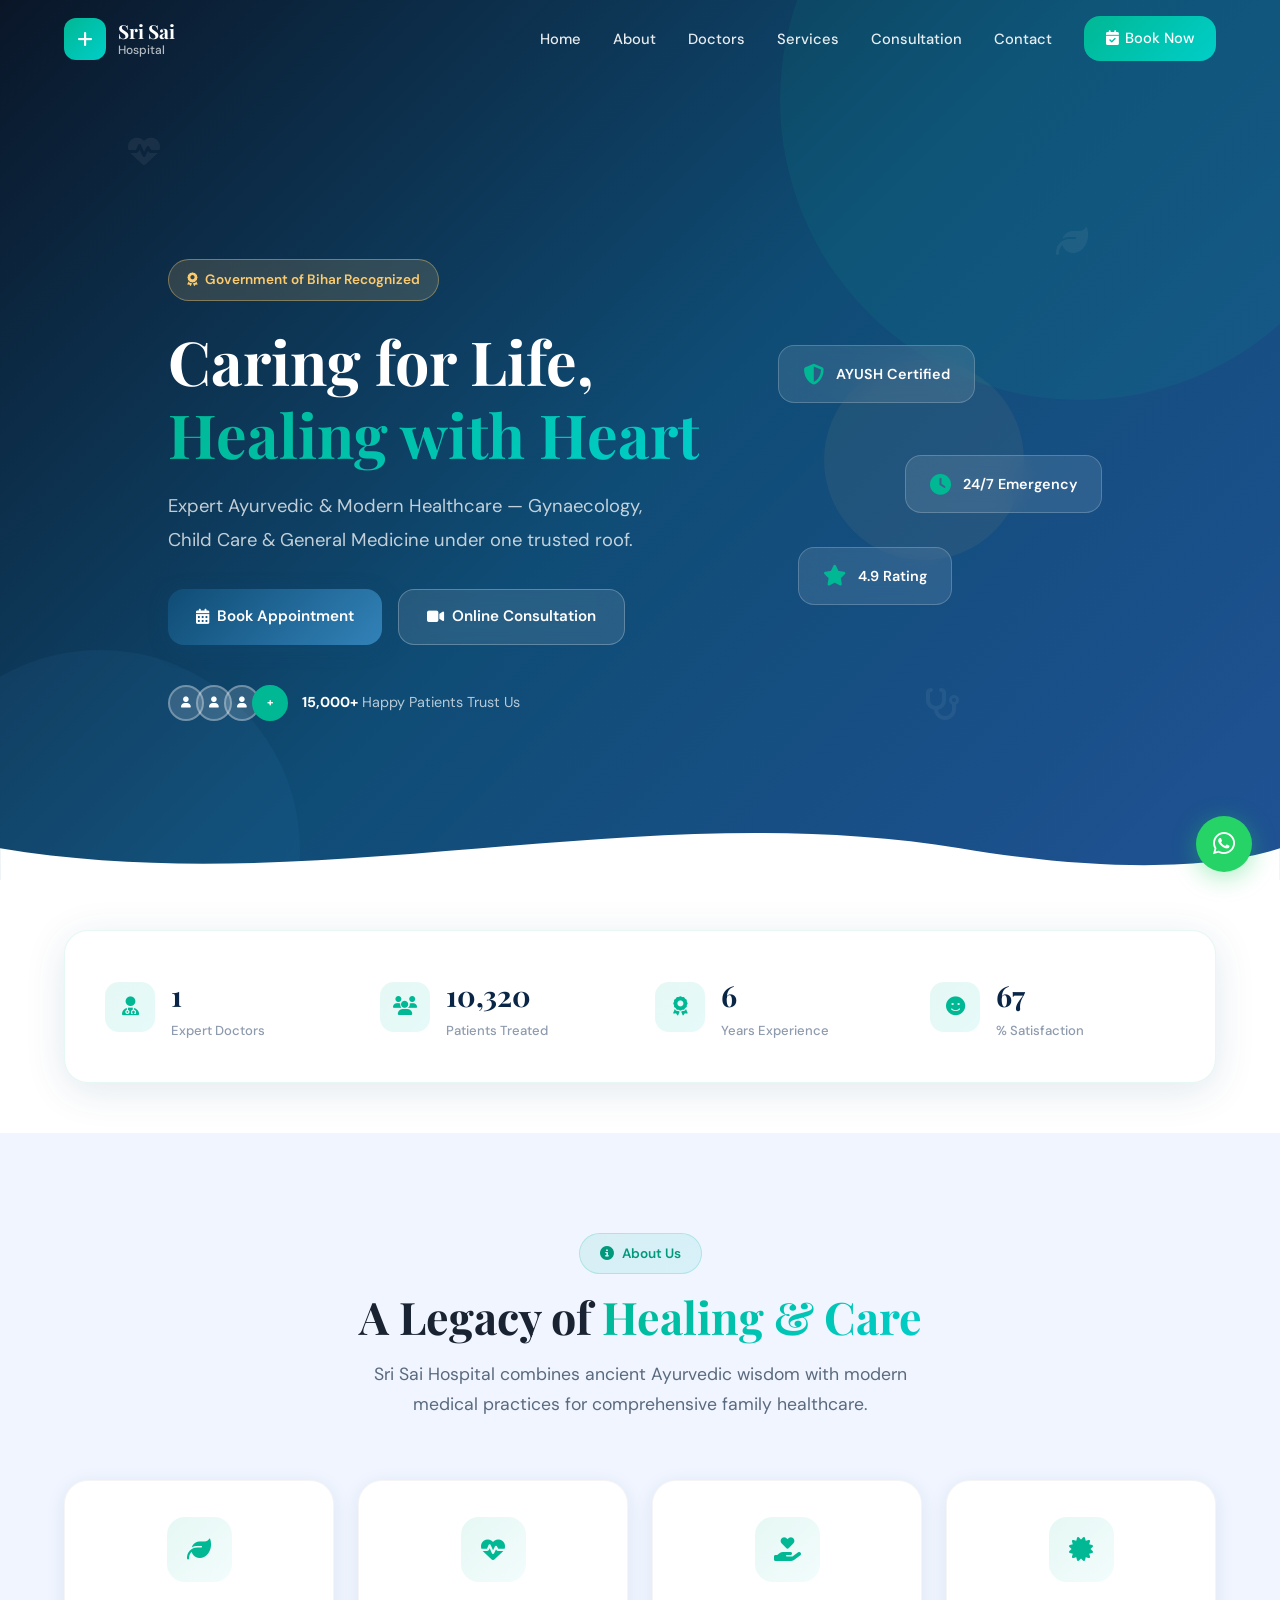
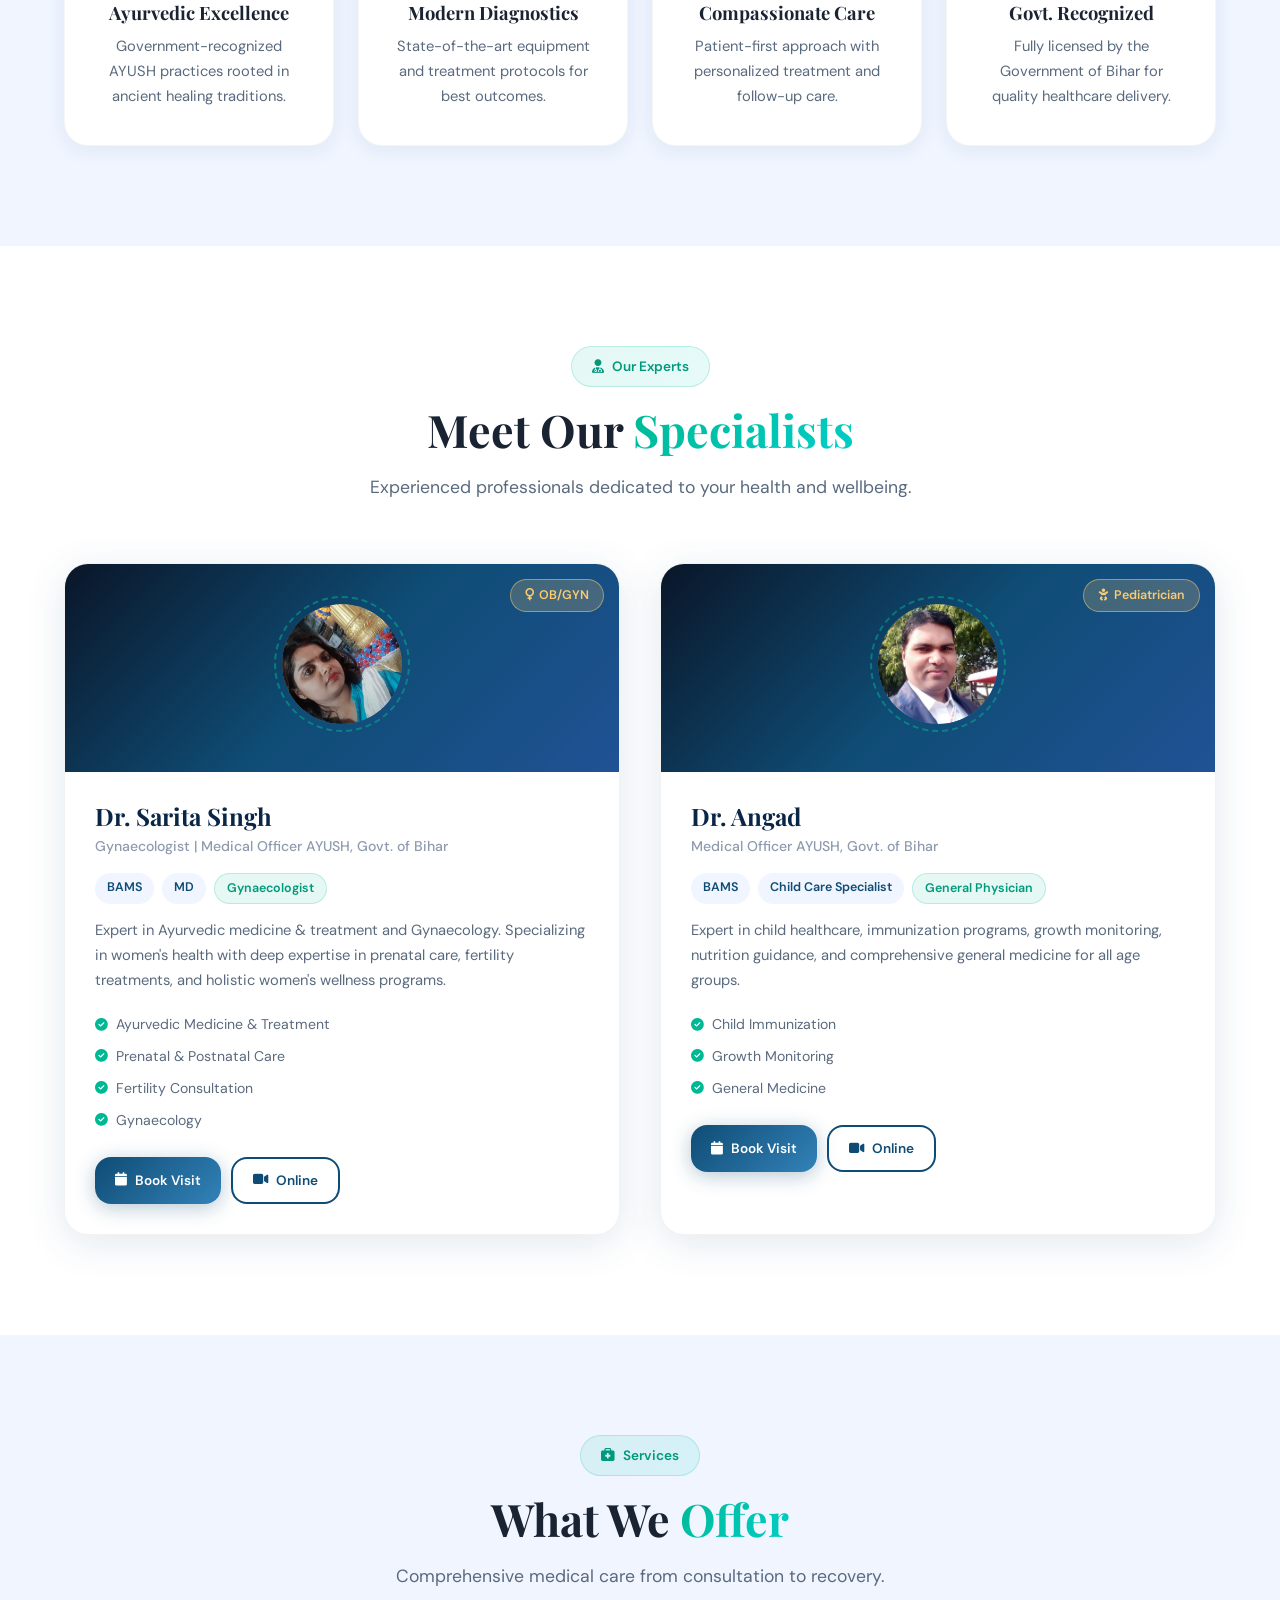
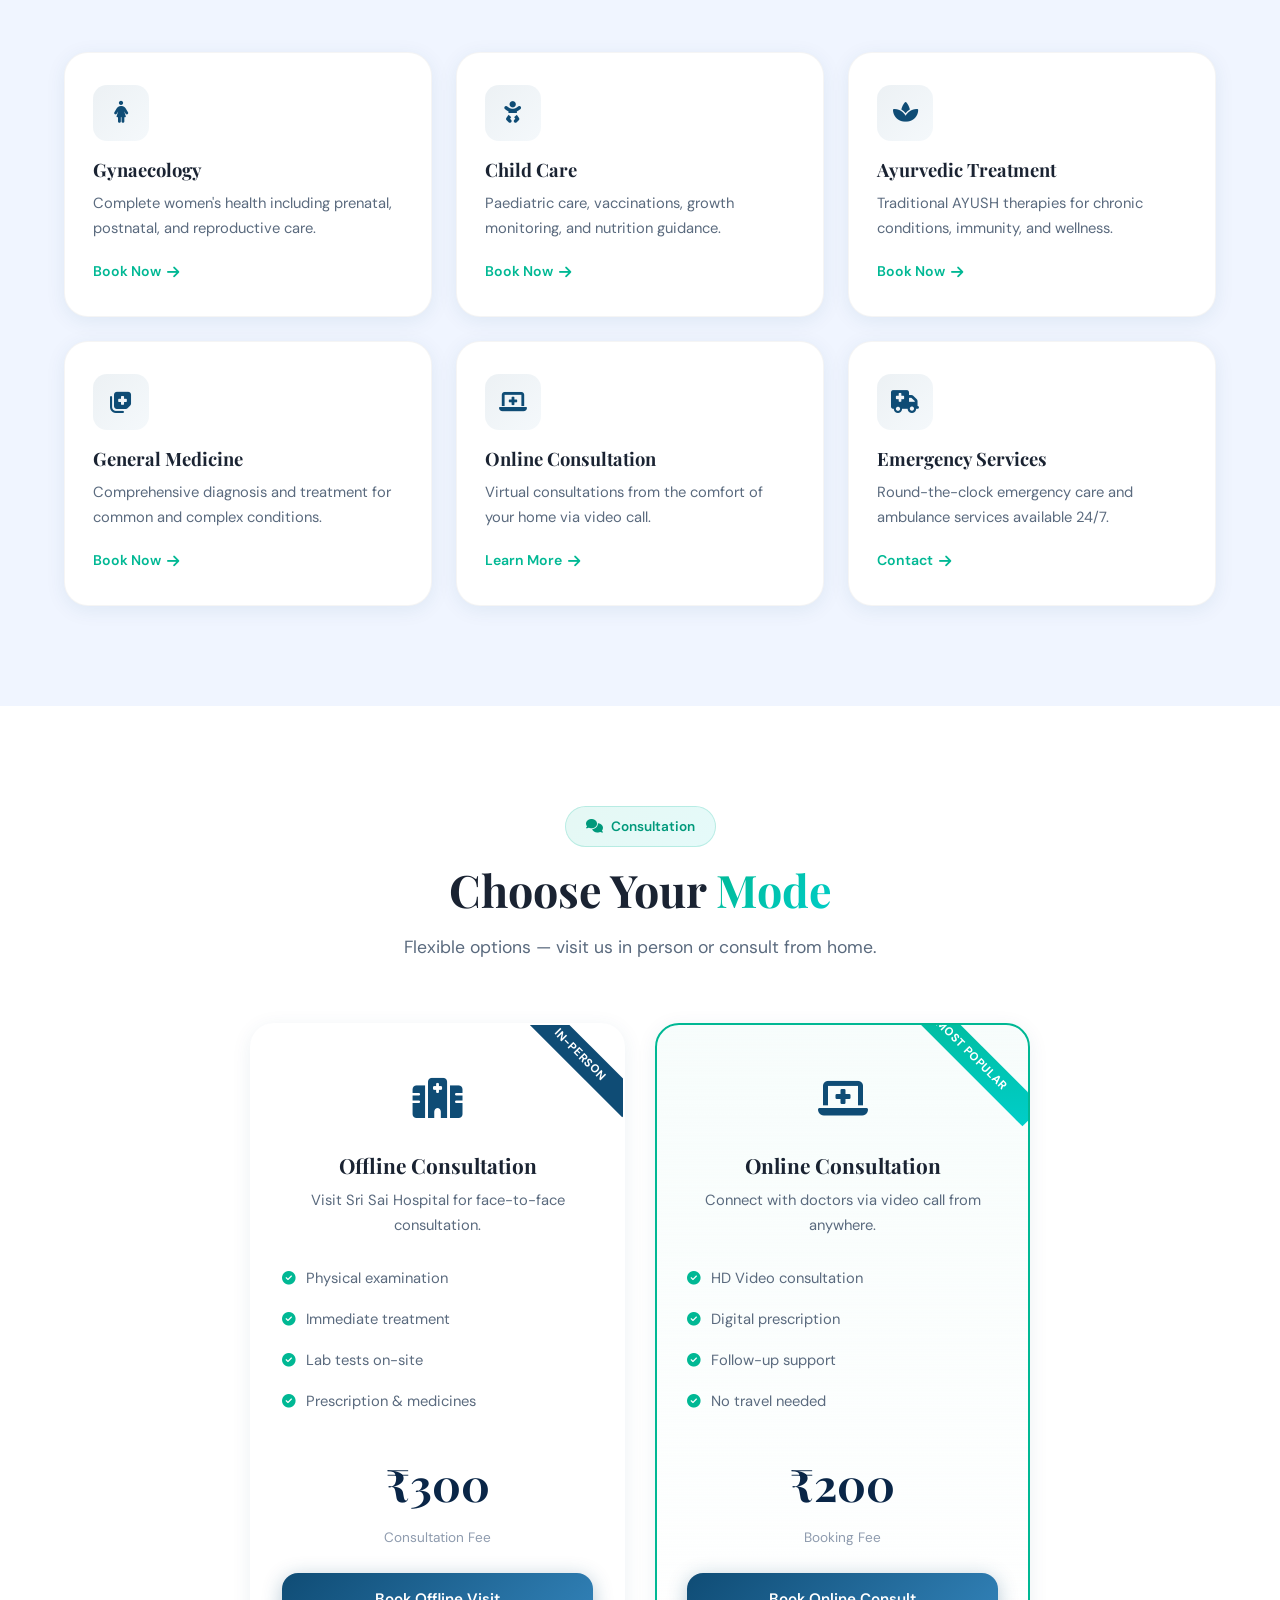
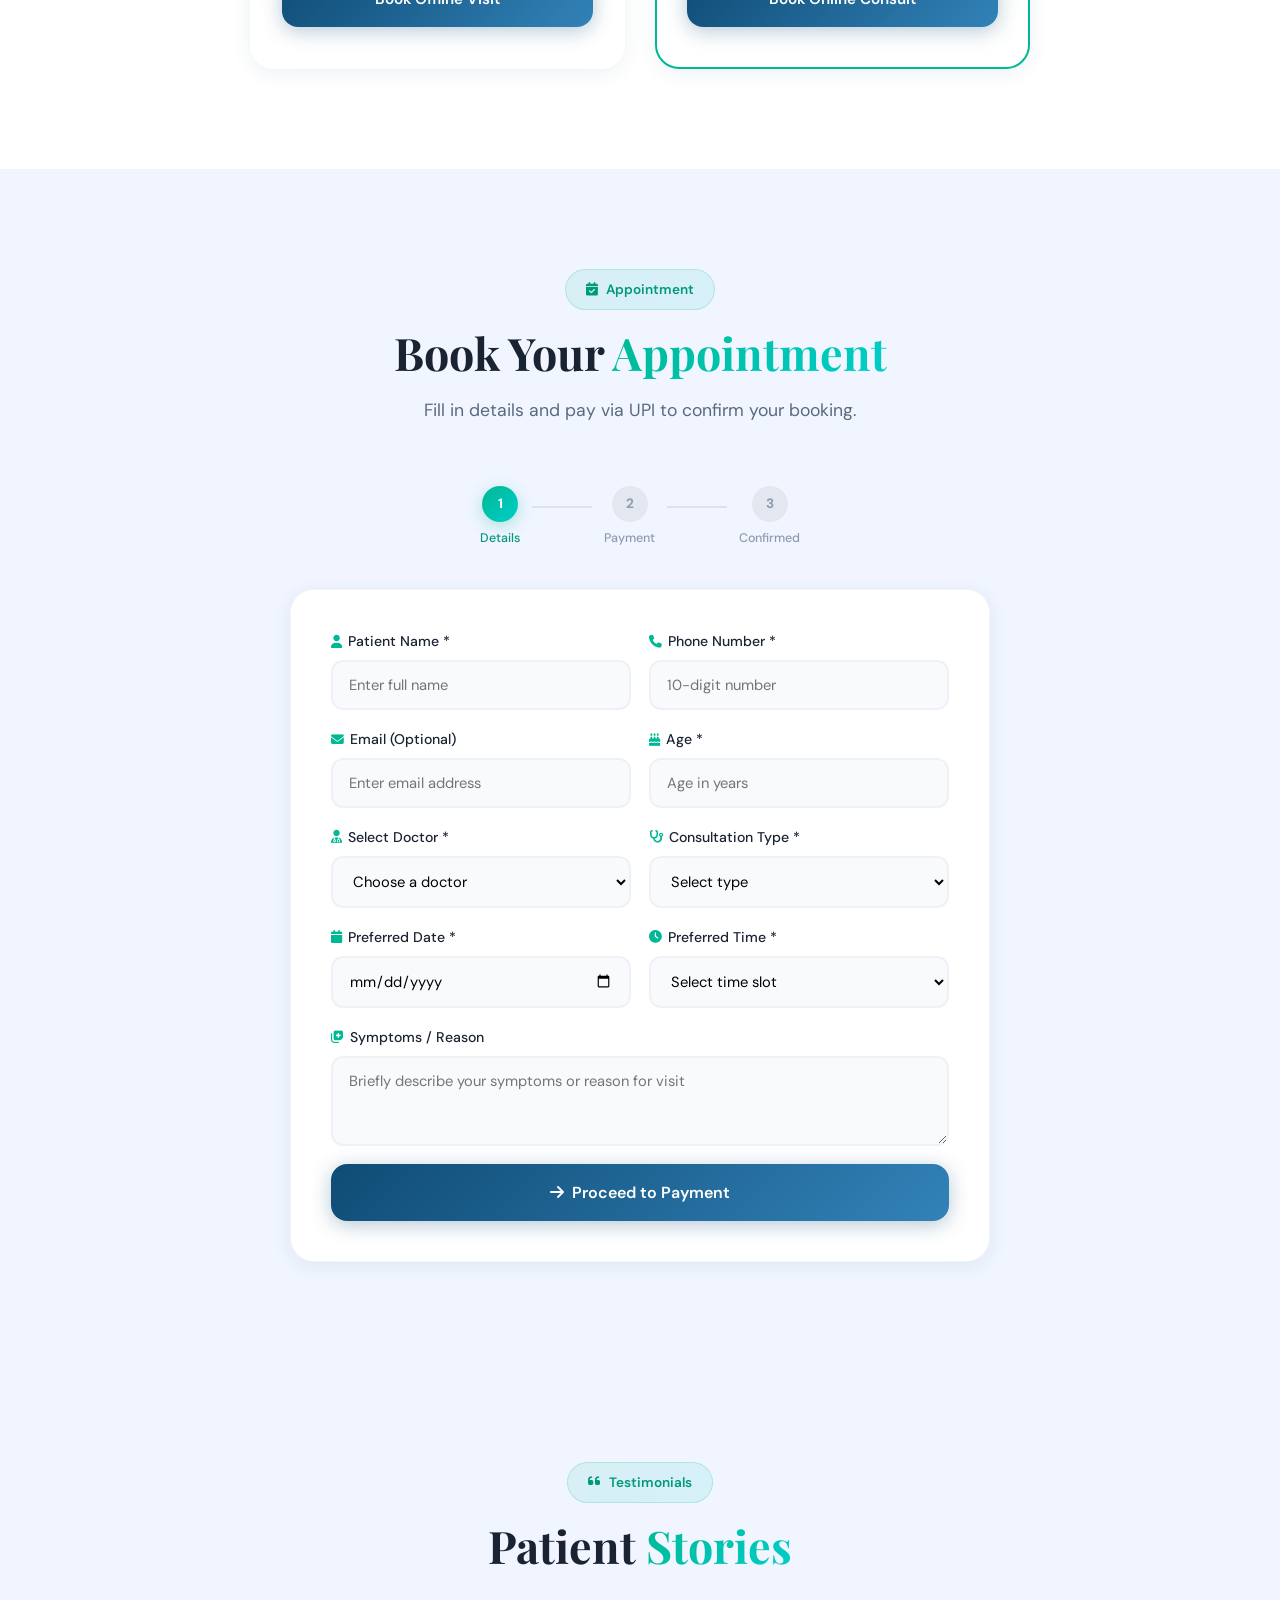
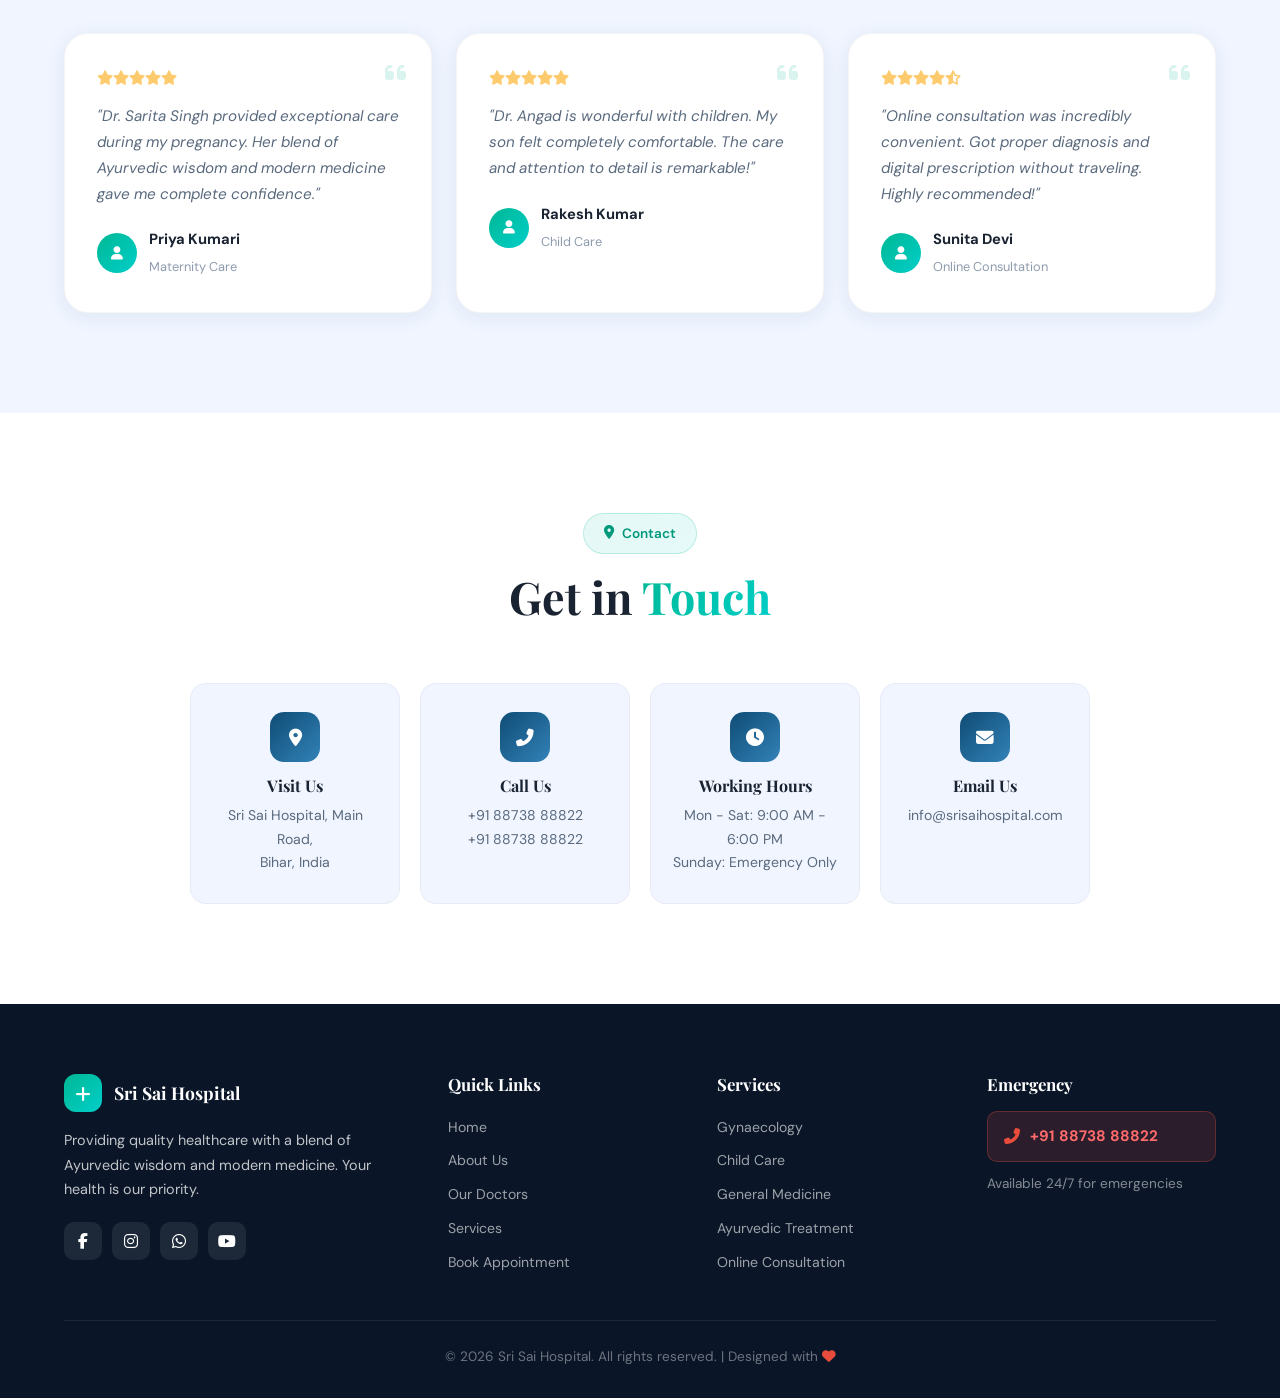
==== commit af1fb1aa: "Update all phone numbers to +91 88738 88822" ====
--- a/index.html
+++ b/index.html
@@ -620,7 +620,7 @@
                     <div class="contact-card">
                         <div class="cc-icon"><i class="fas fa-phone-alt"></i></div>
                         <h4>Call Us</h4>
-                        <p>+91 XXXXX XXXXX<br>+91 XXXXX XXXXX</p>
+                        <p>+91 88738 88822<br>+91 88738 88822</p>
                     </div>
                     <div class="contact-card">
                         <div class="cc-icon"><i class="fas fa-clock"></i></div>
@@ -676,7 +676,7 @@
                     <h4>Emergency</h4>
                     <div class="emergency-box">
                         <i class="fas fa-phone-alt"></i>
-                        <span>+91 XXXXX XXXXX</span>
+                        <span>+91 88738 88822</span>
                     </div>
                     <p>Available 24/7 for emergencies</p>
                 </div>
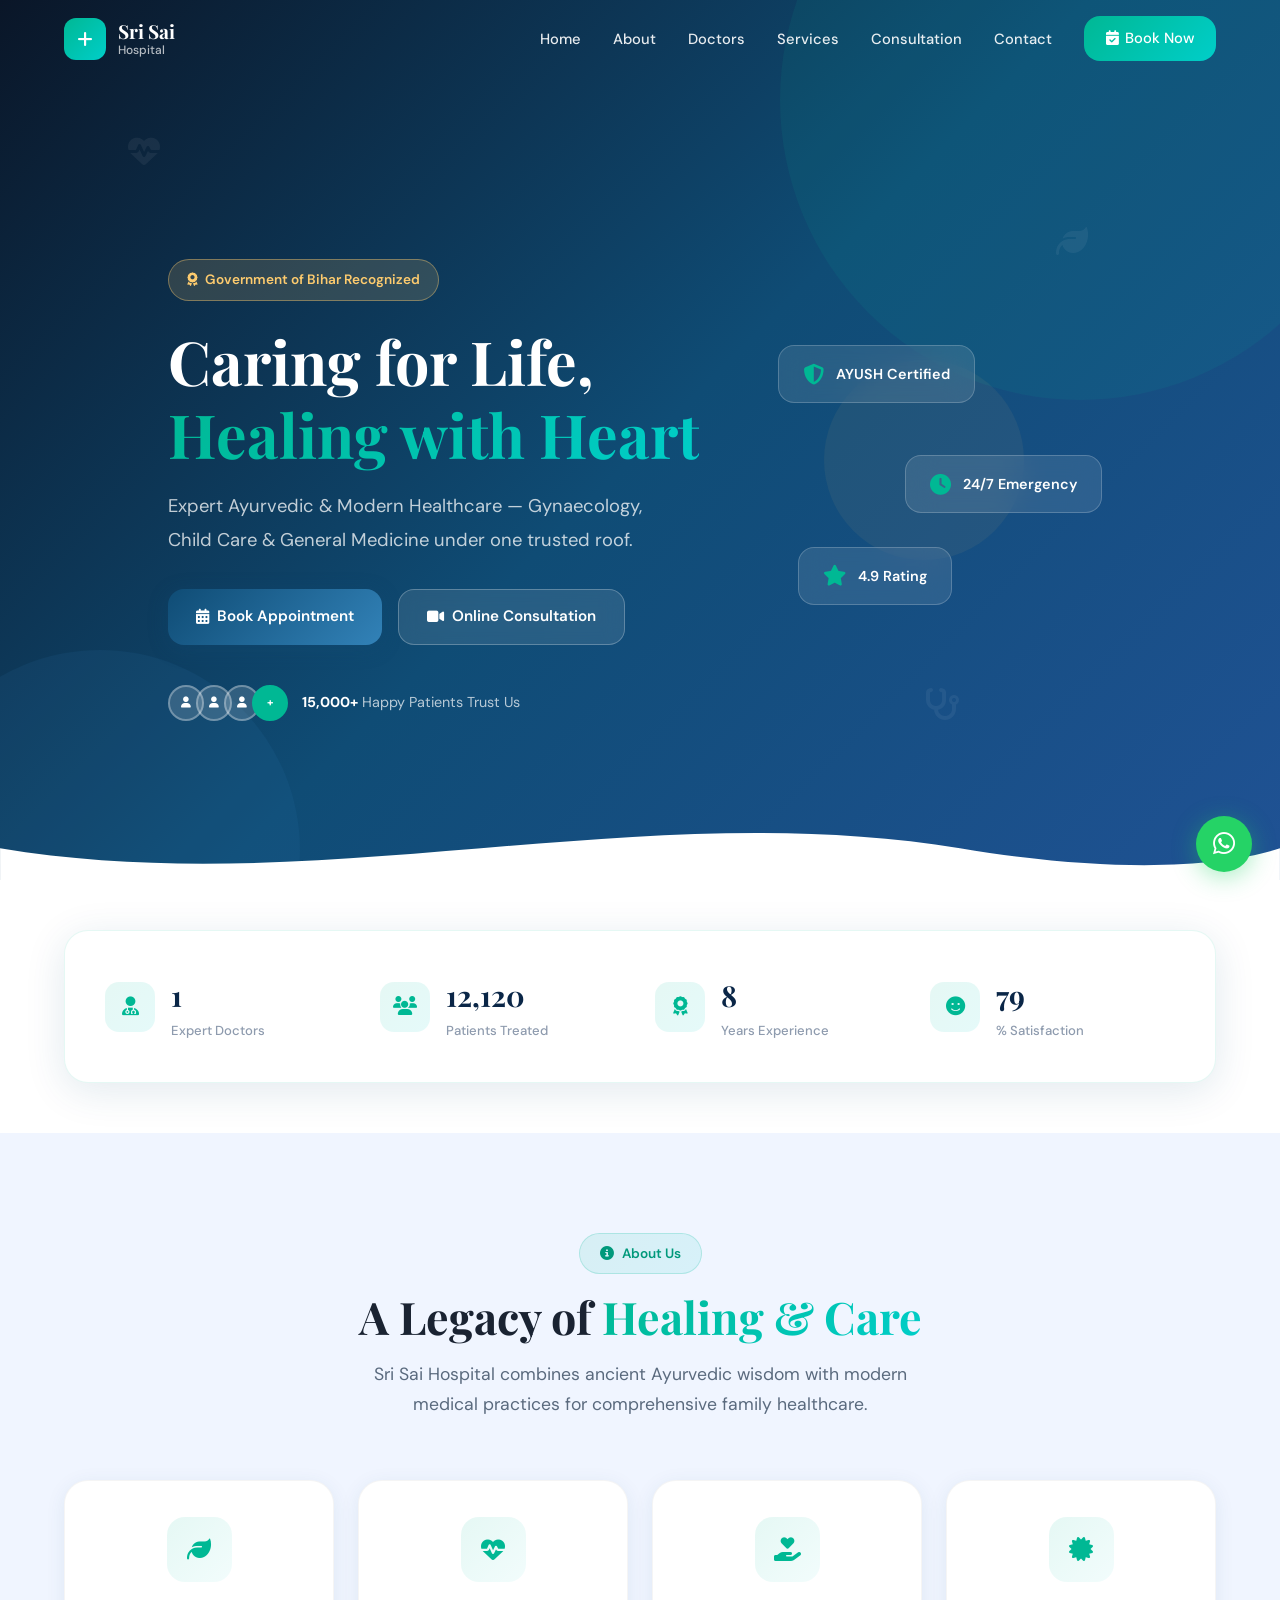
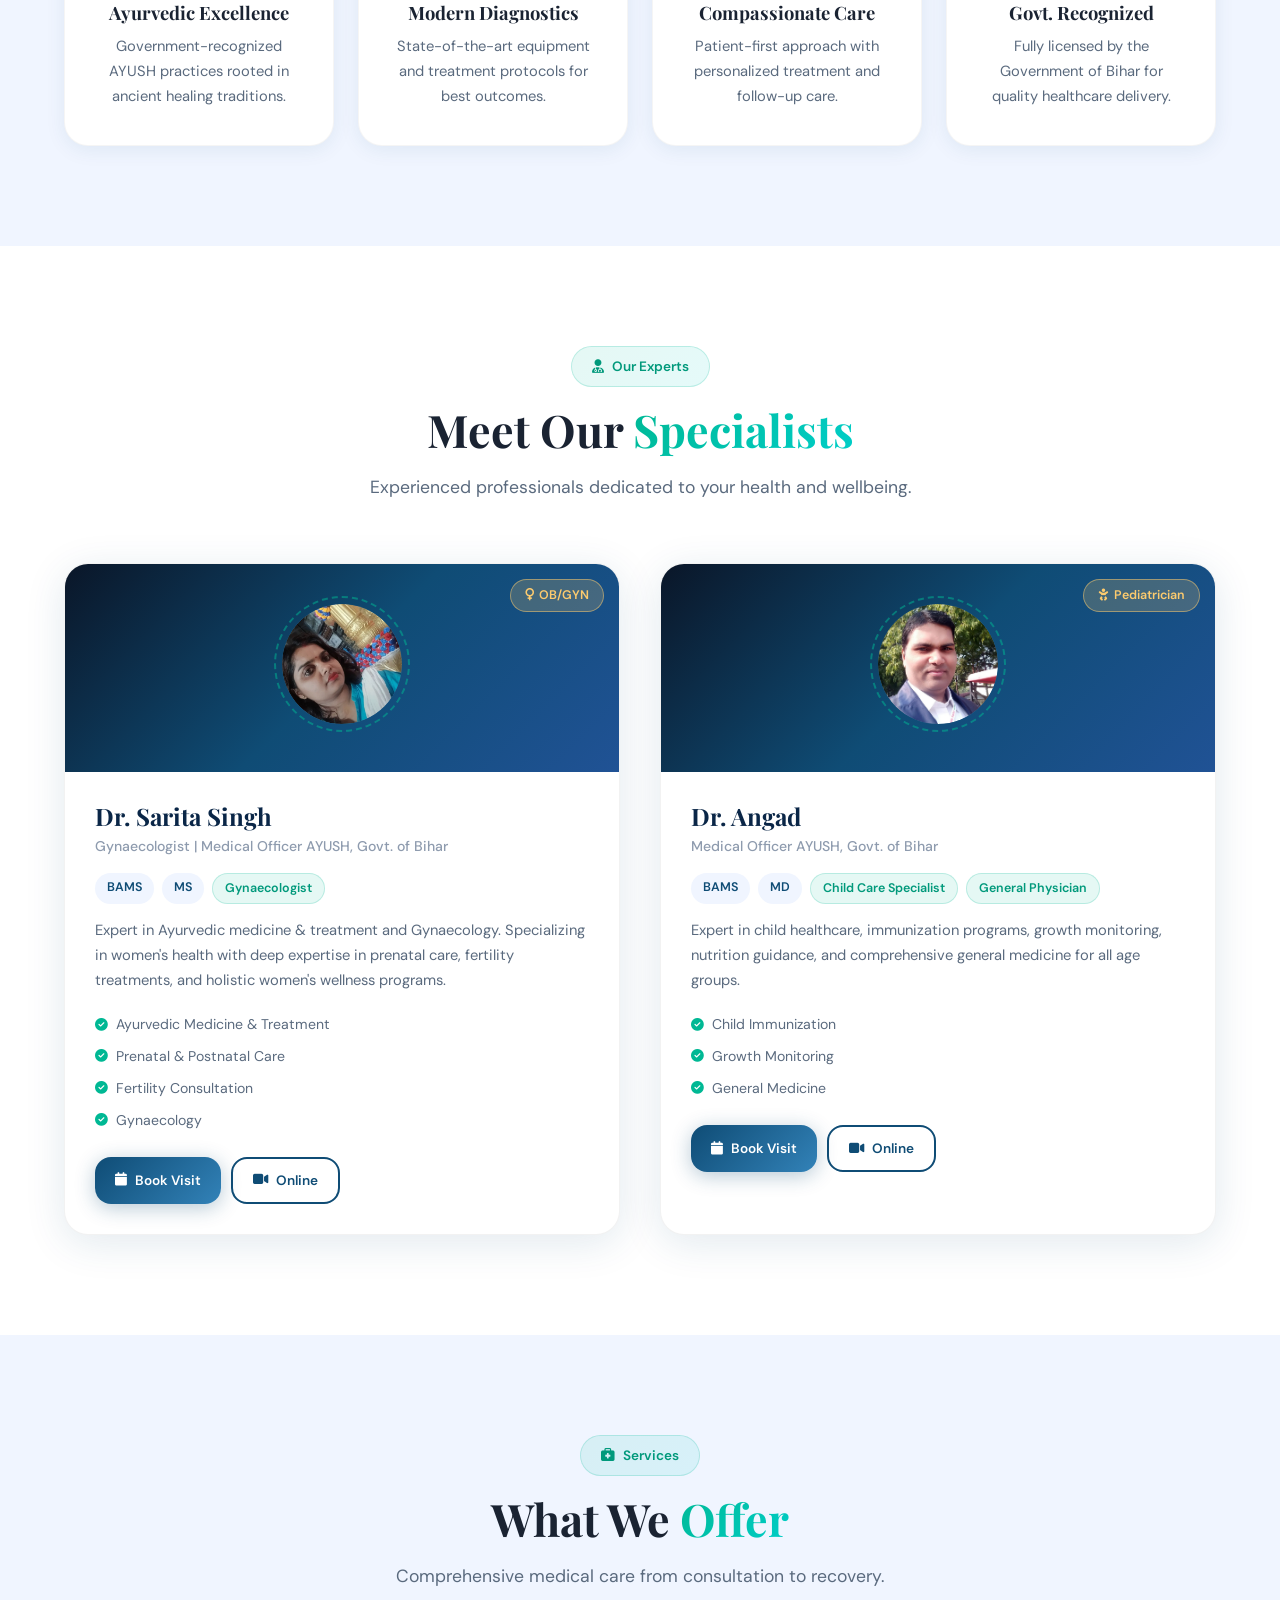
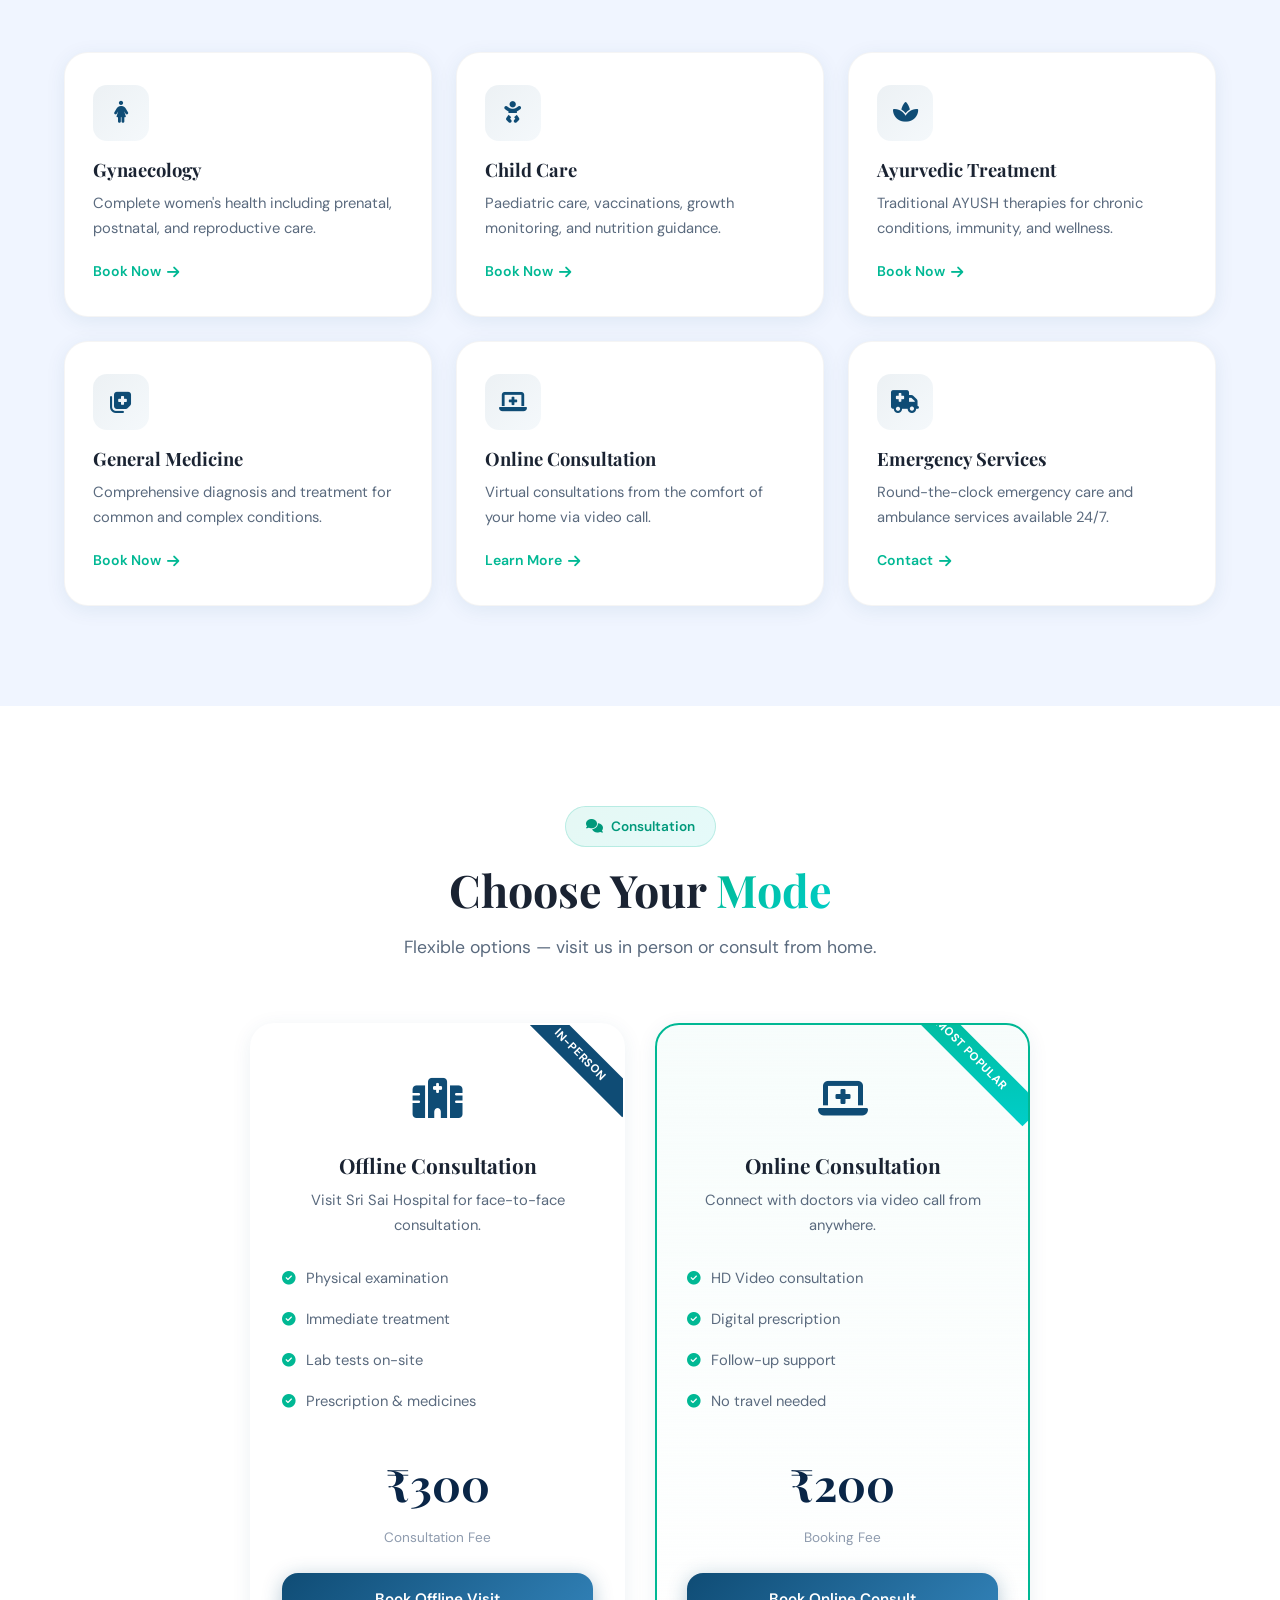
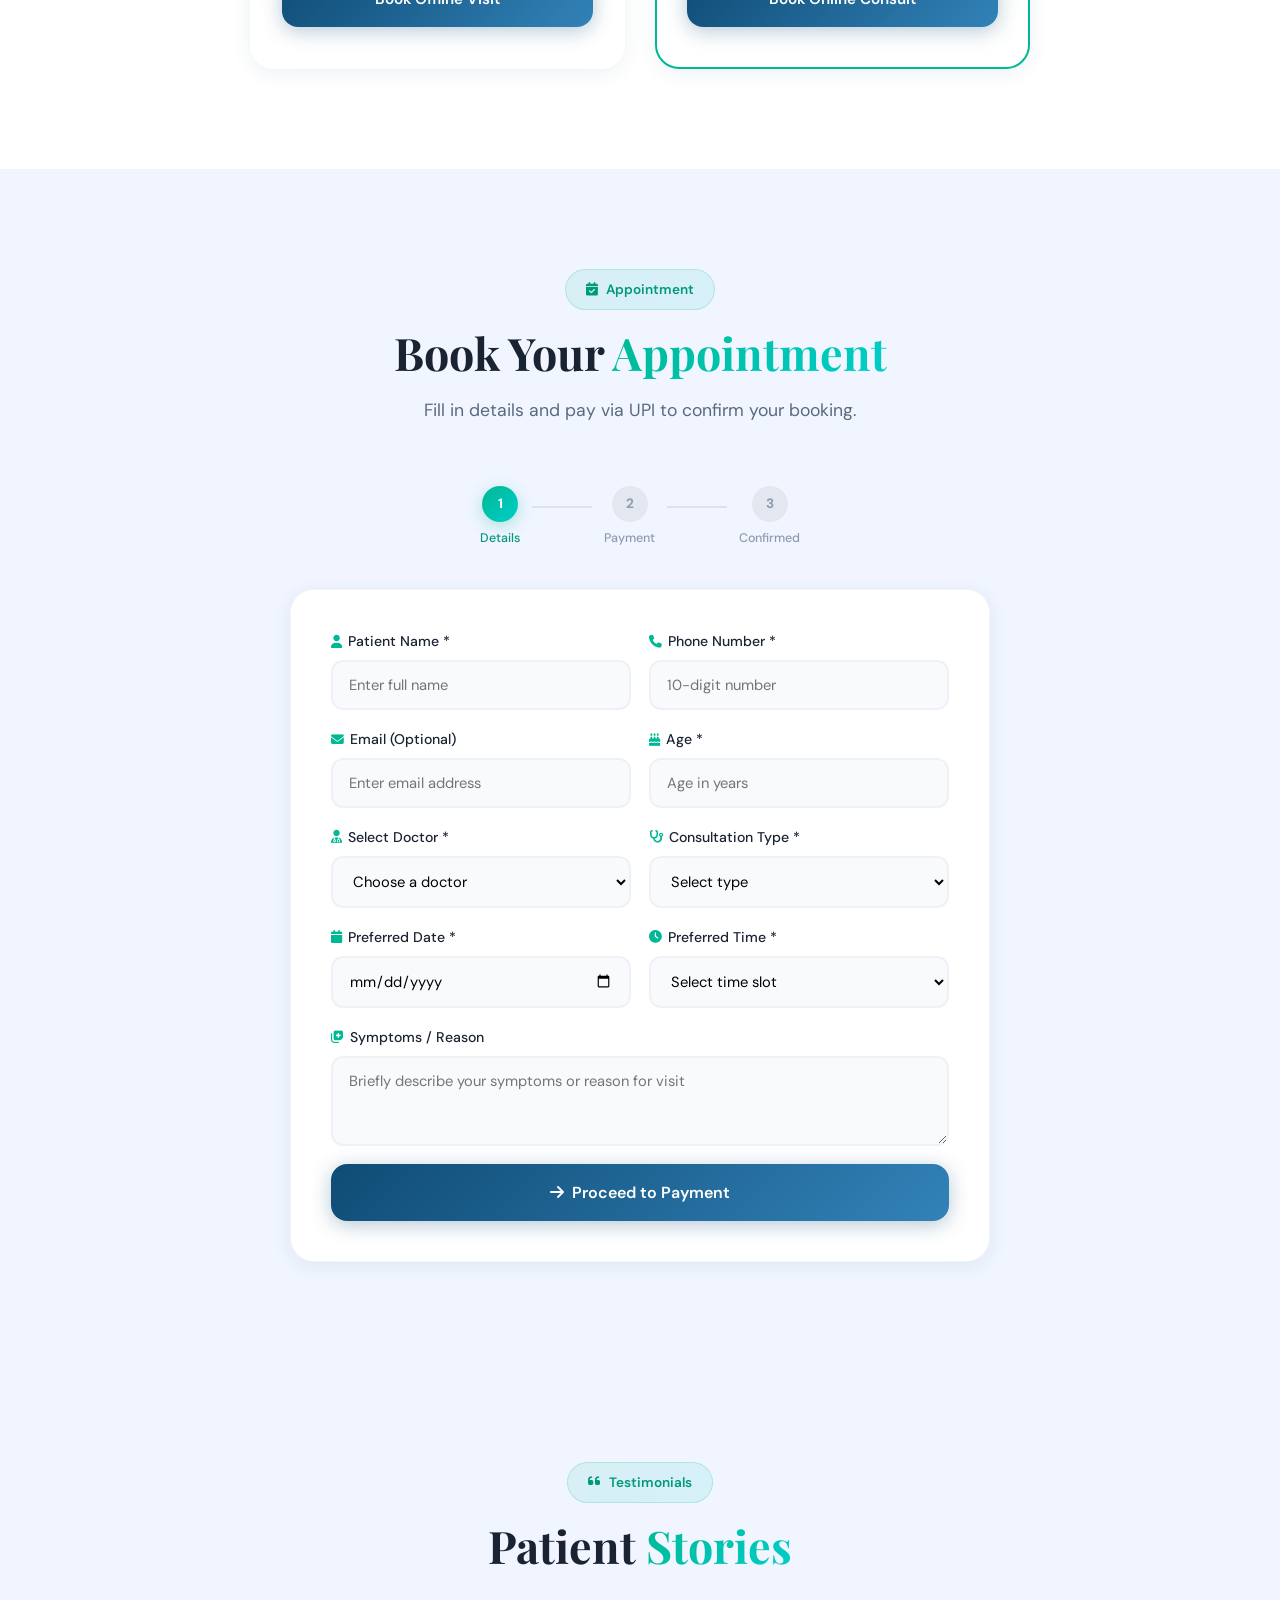
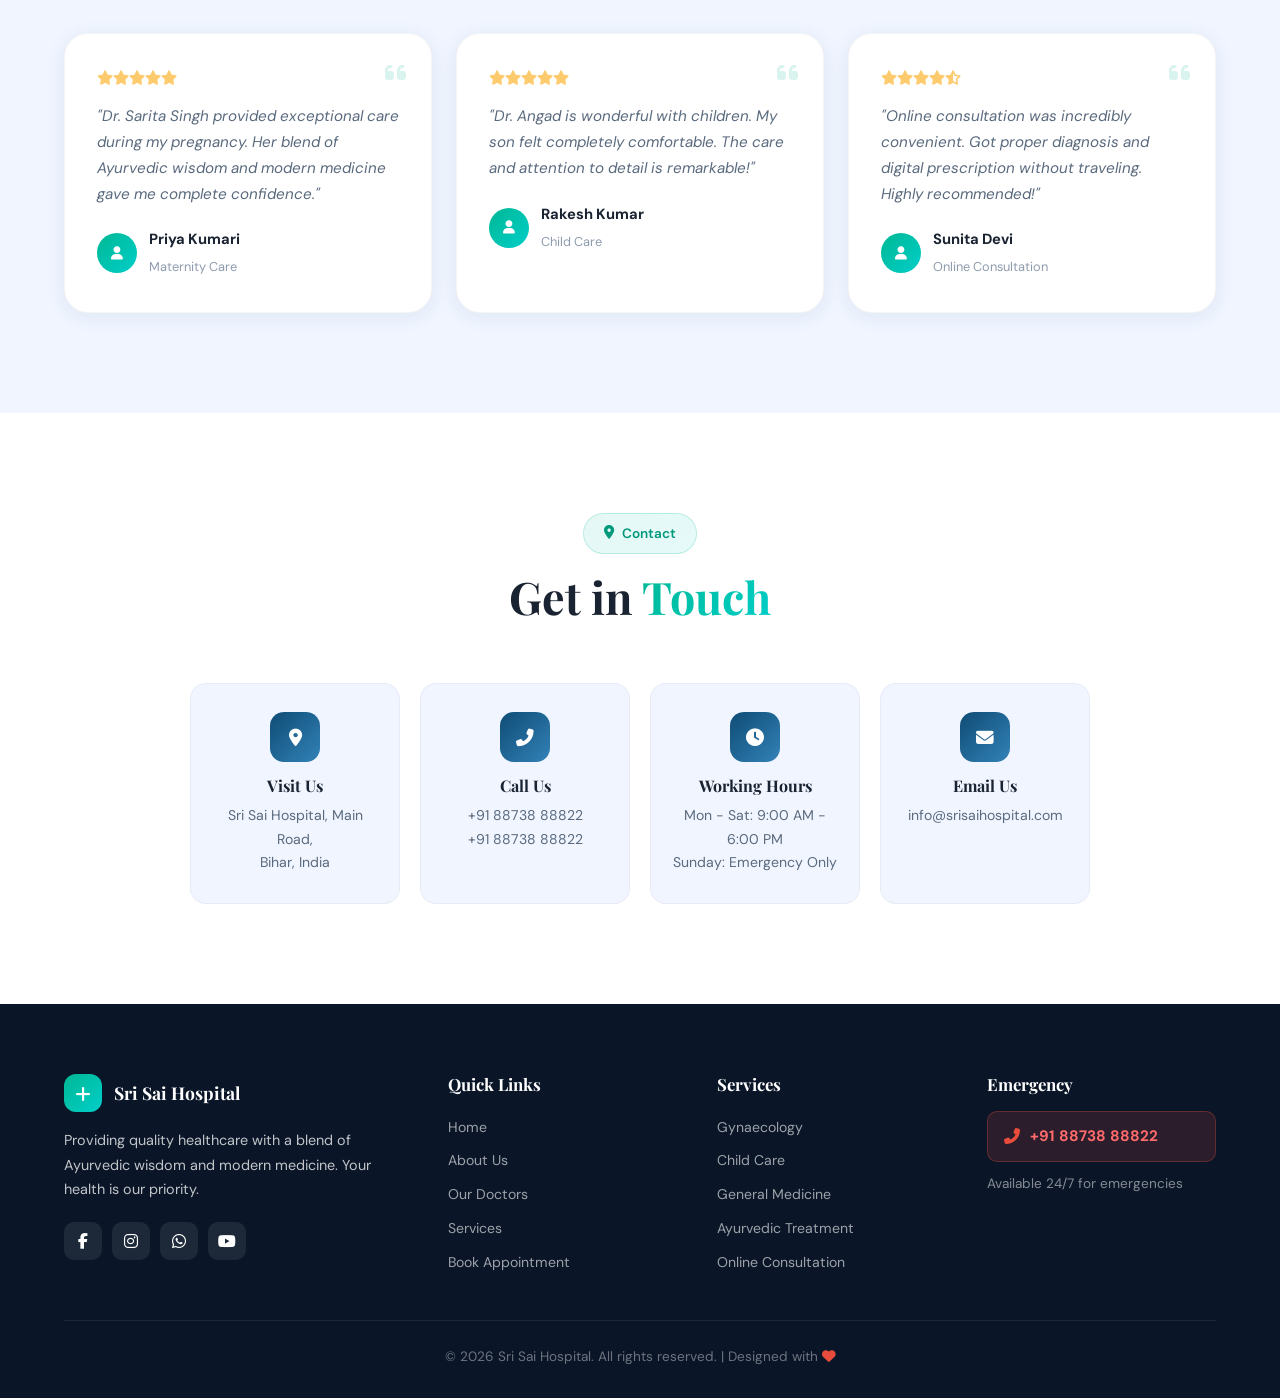
==== commit 2d9a0bae: "Fix degrees - Dr Sarita: BAMS, MS; Dr Angad: BAMS, MD" ====
--- a/index.html
+++ b/index.html
@@ -215,7 +215,7 @@
                         <span class="doctor-designation">Gynaecologist | Medical Officer AYUSH, Govt. of Bihar</span>
                         <div class="doctor-tags">
                             <span class="tag">BAMS</span>
-                            <span class="tag">MD</span>
+                            <span class="tag">MS</span>
                             <span class="tag tag-specialty">Gynaecologist</span>
                         </div>
                         <p class="doctor-bio">Expert in Ayurvedic medicine & treatment and Gynaecology. Specializing in women's health with deep expertise in prenatal care, fertility treatments, and holistic women's wellness programs.</p>
@@ -255,7 +255,8 @@
                         <span class="doctor-designation">Medical Officer AYUSH, Govt. of Bihar</span>
                         <div class="doctor-tags">
                             <span class="tag">BAMS</span>
-                            <span class="tag">Child Care Specialist</span>
+                            <span class="tag">MD</span>
+                            <span class="tag tag-specialty">Child Care Specialist</span>
                             <span class="tag tag-specialty">General Physician</span>
                         </div>
                         <p class="doctor-bio">Expert in child healthcare, immunization programs, growth monitoring, nutrition guidance, and comprehensive general medicine for all age groups.</p>
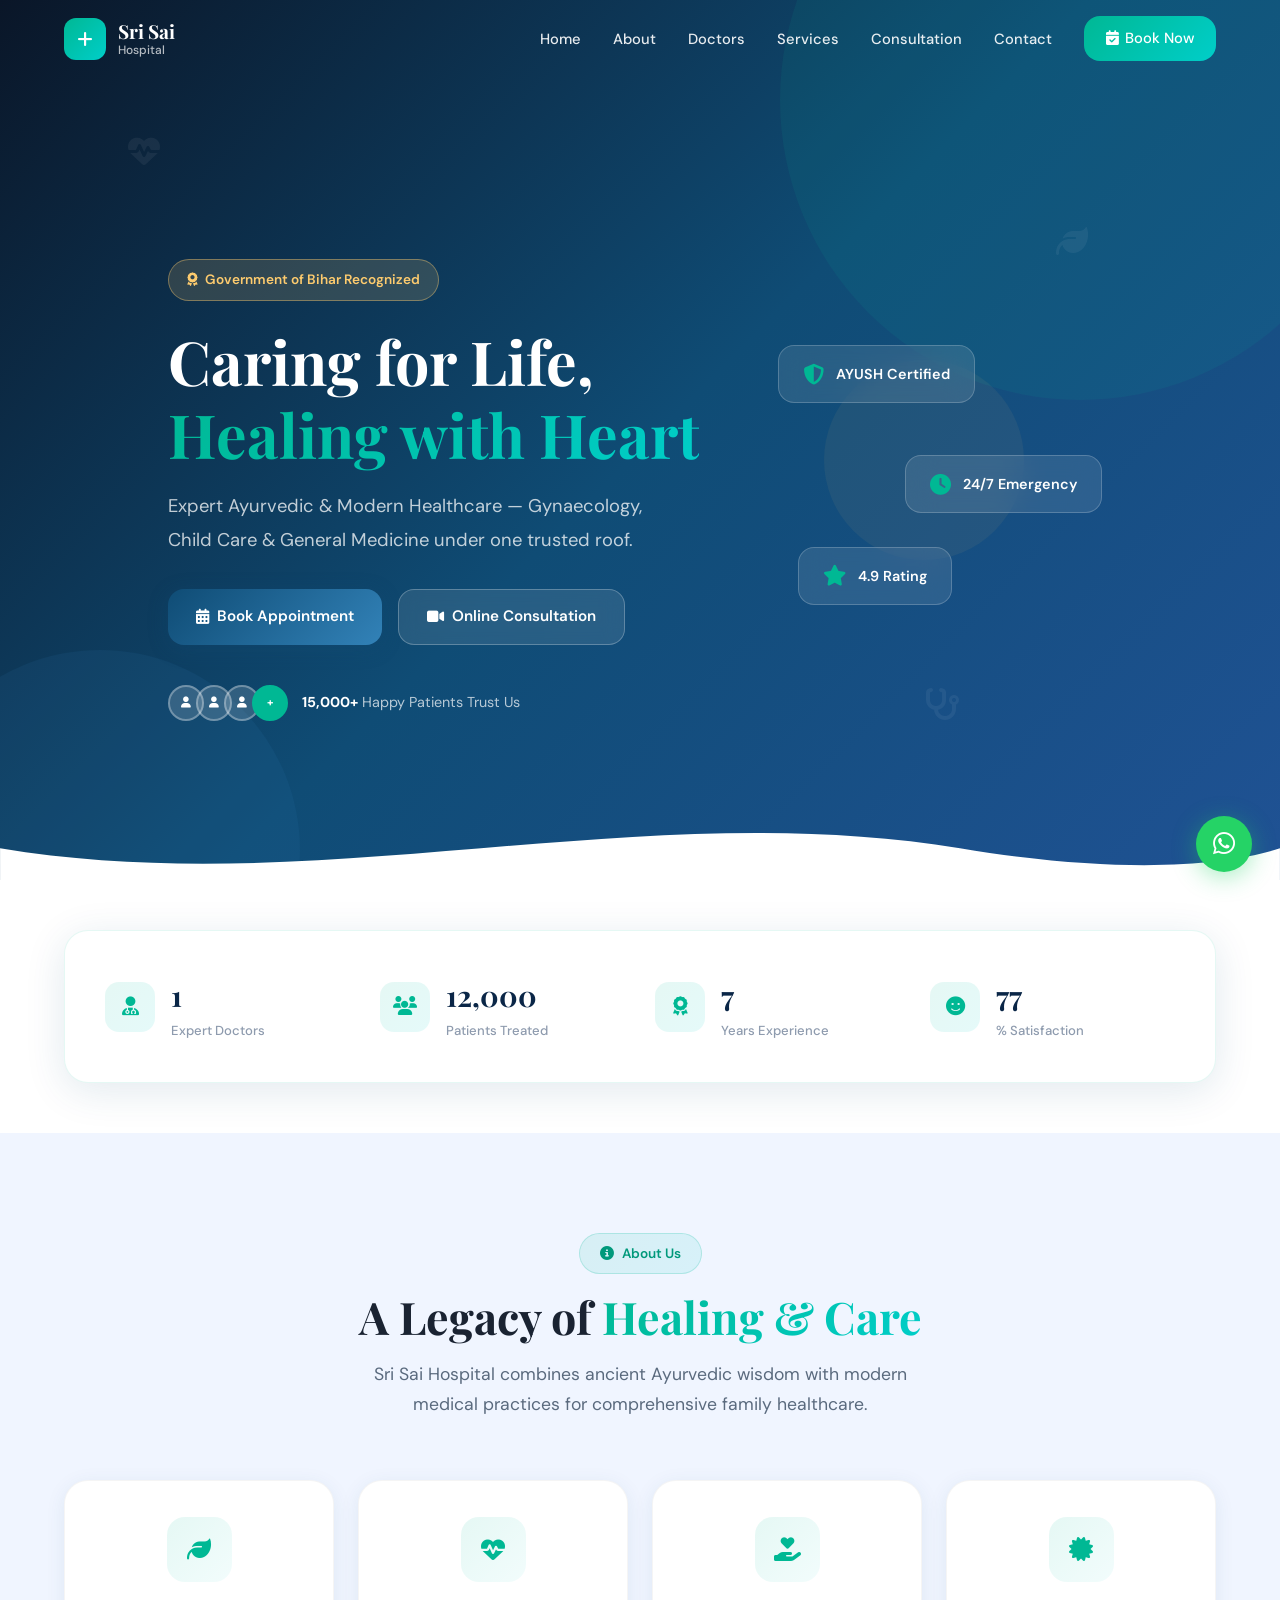
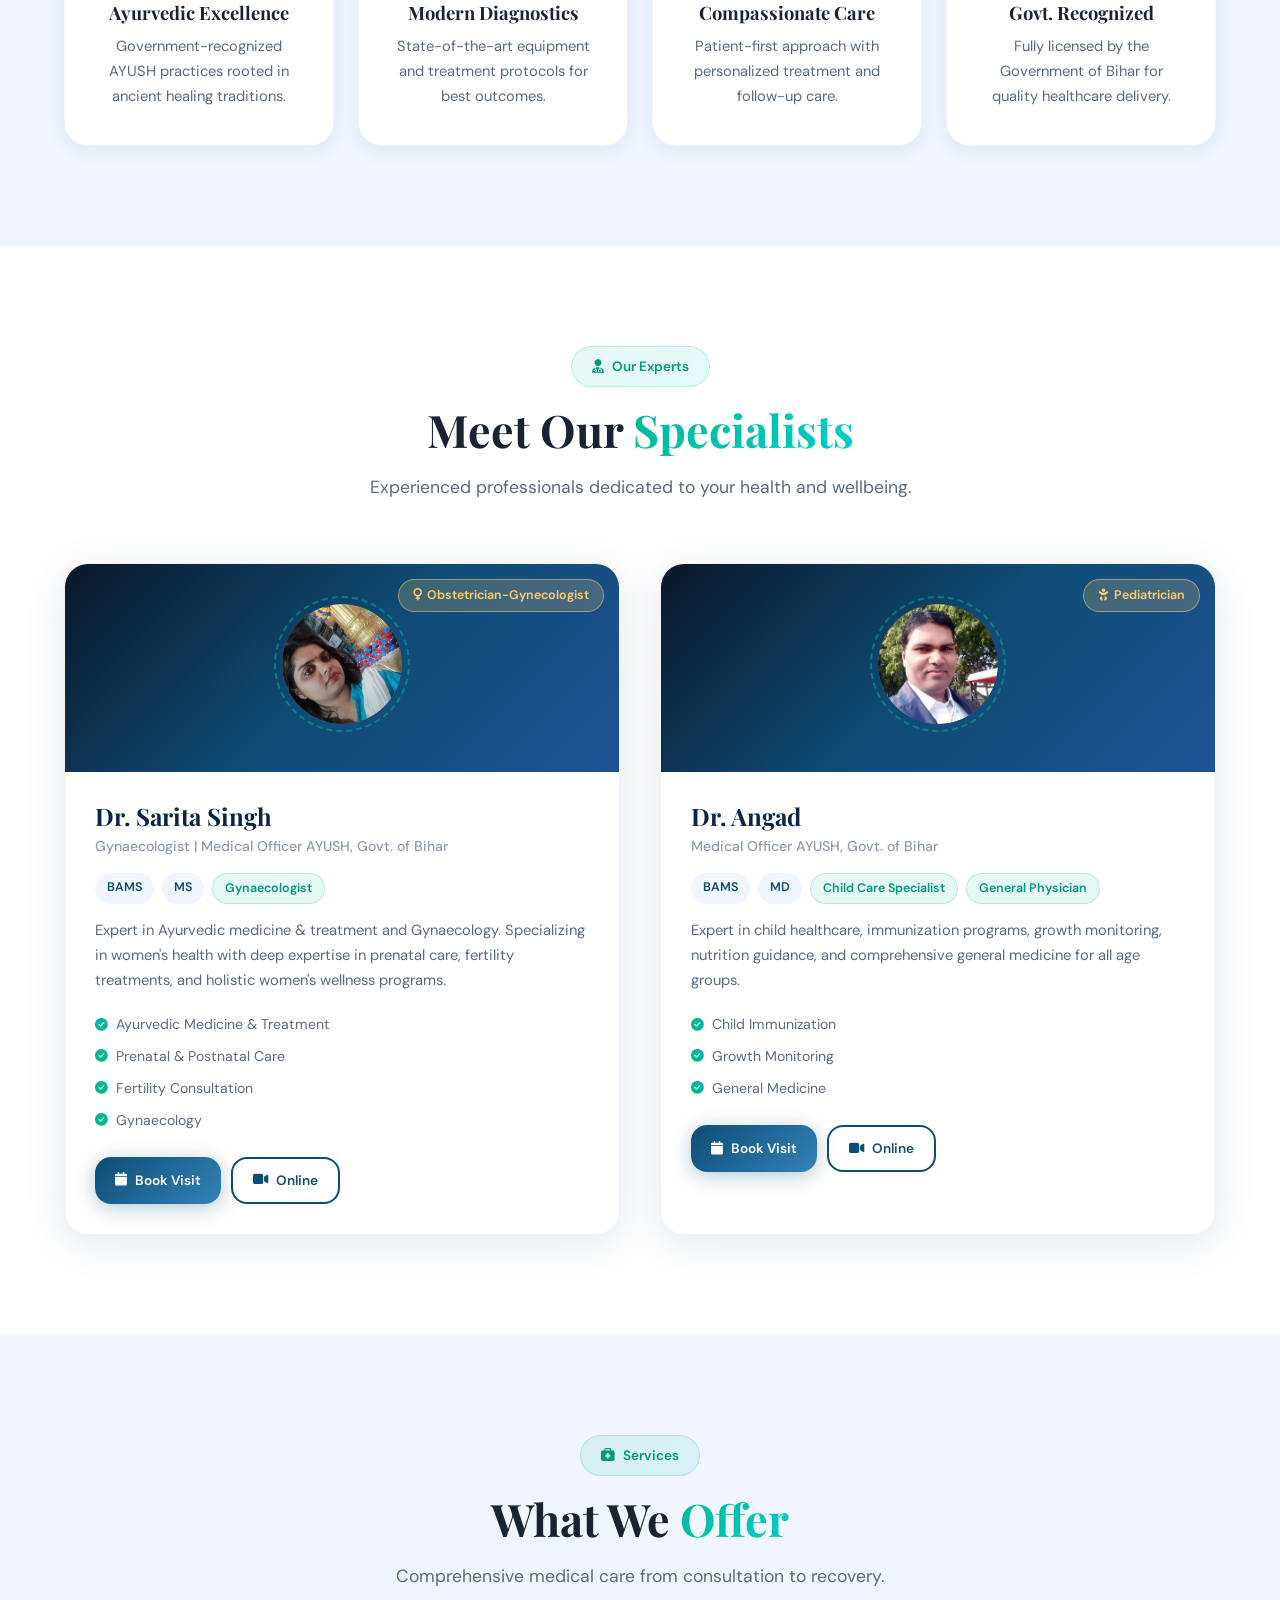
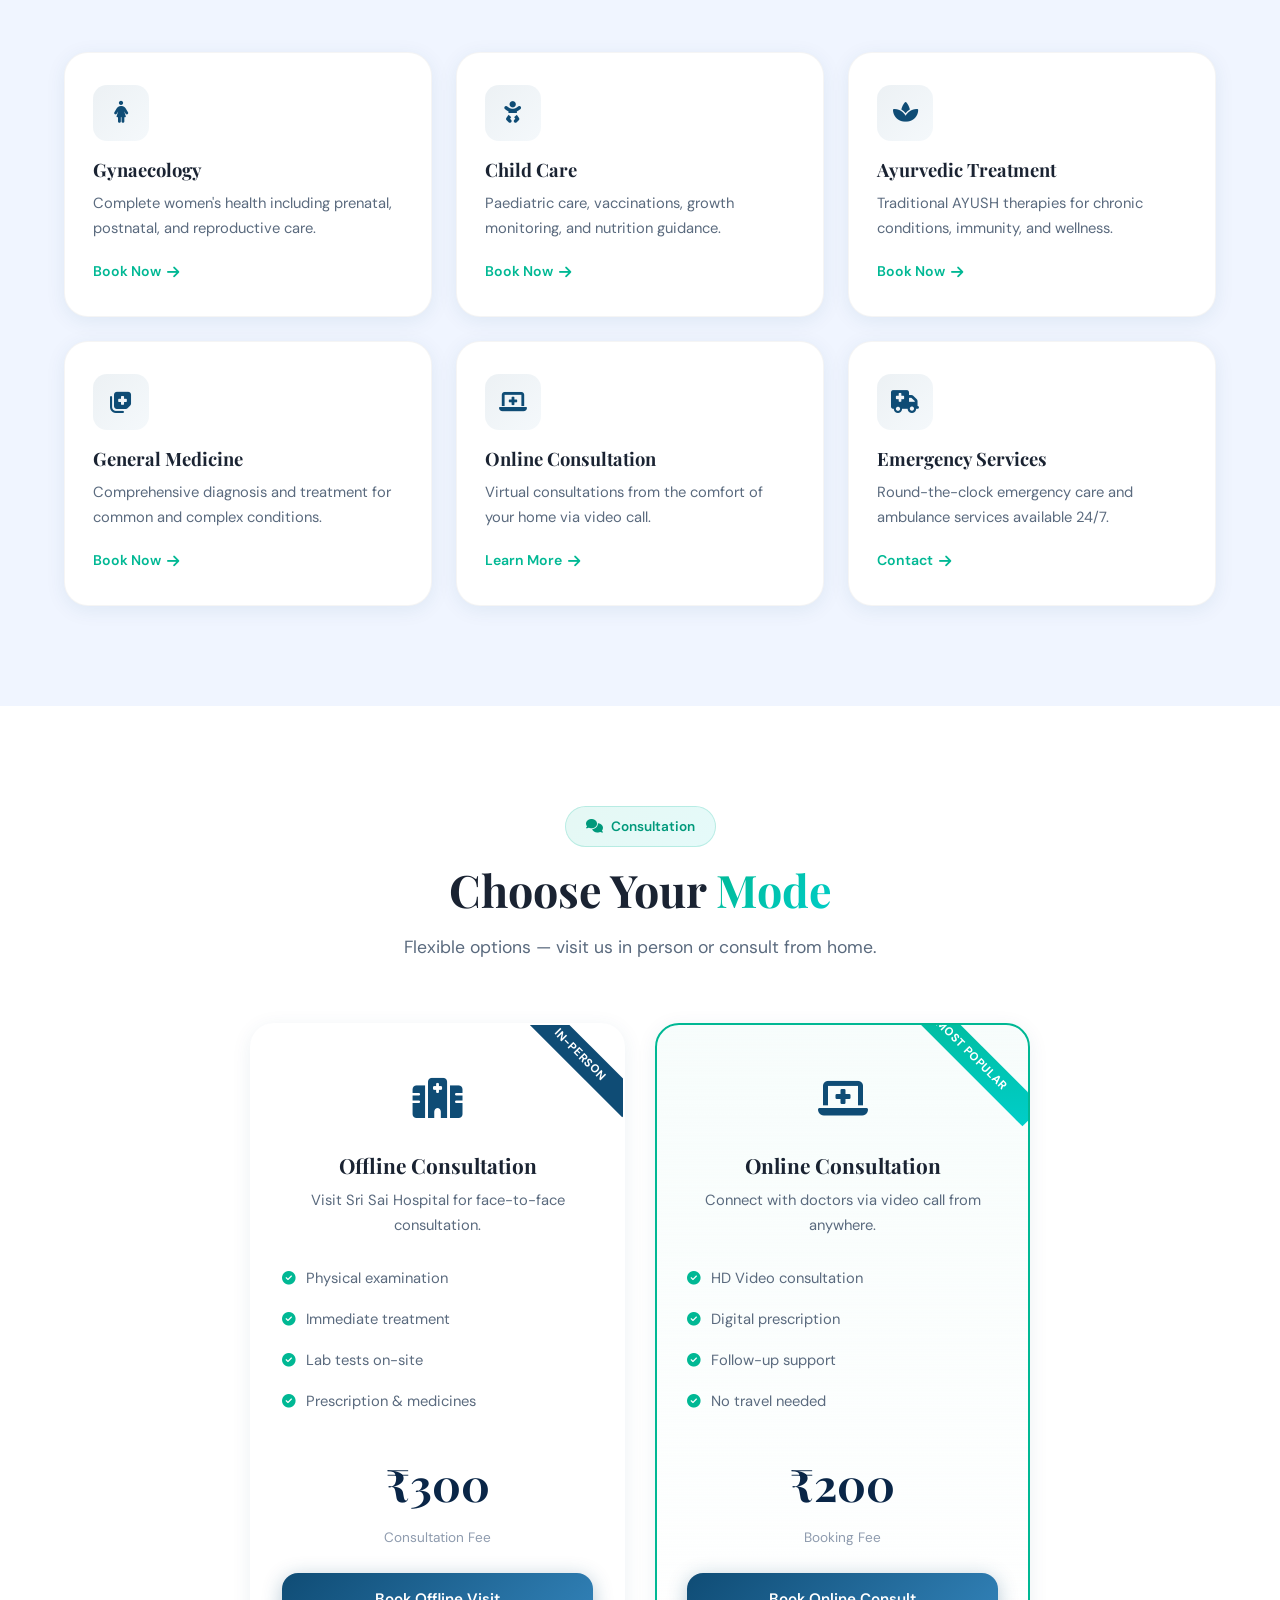
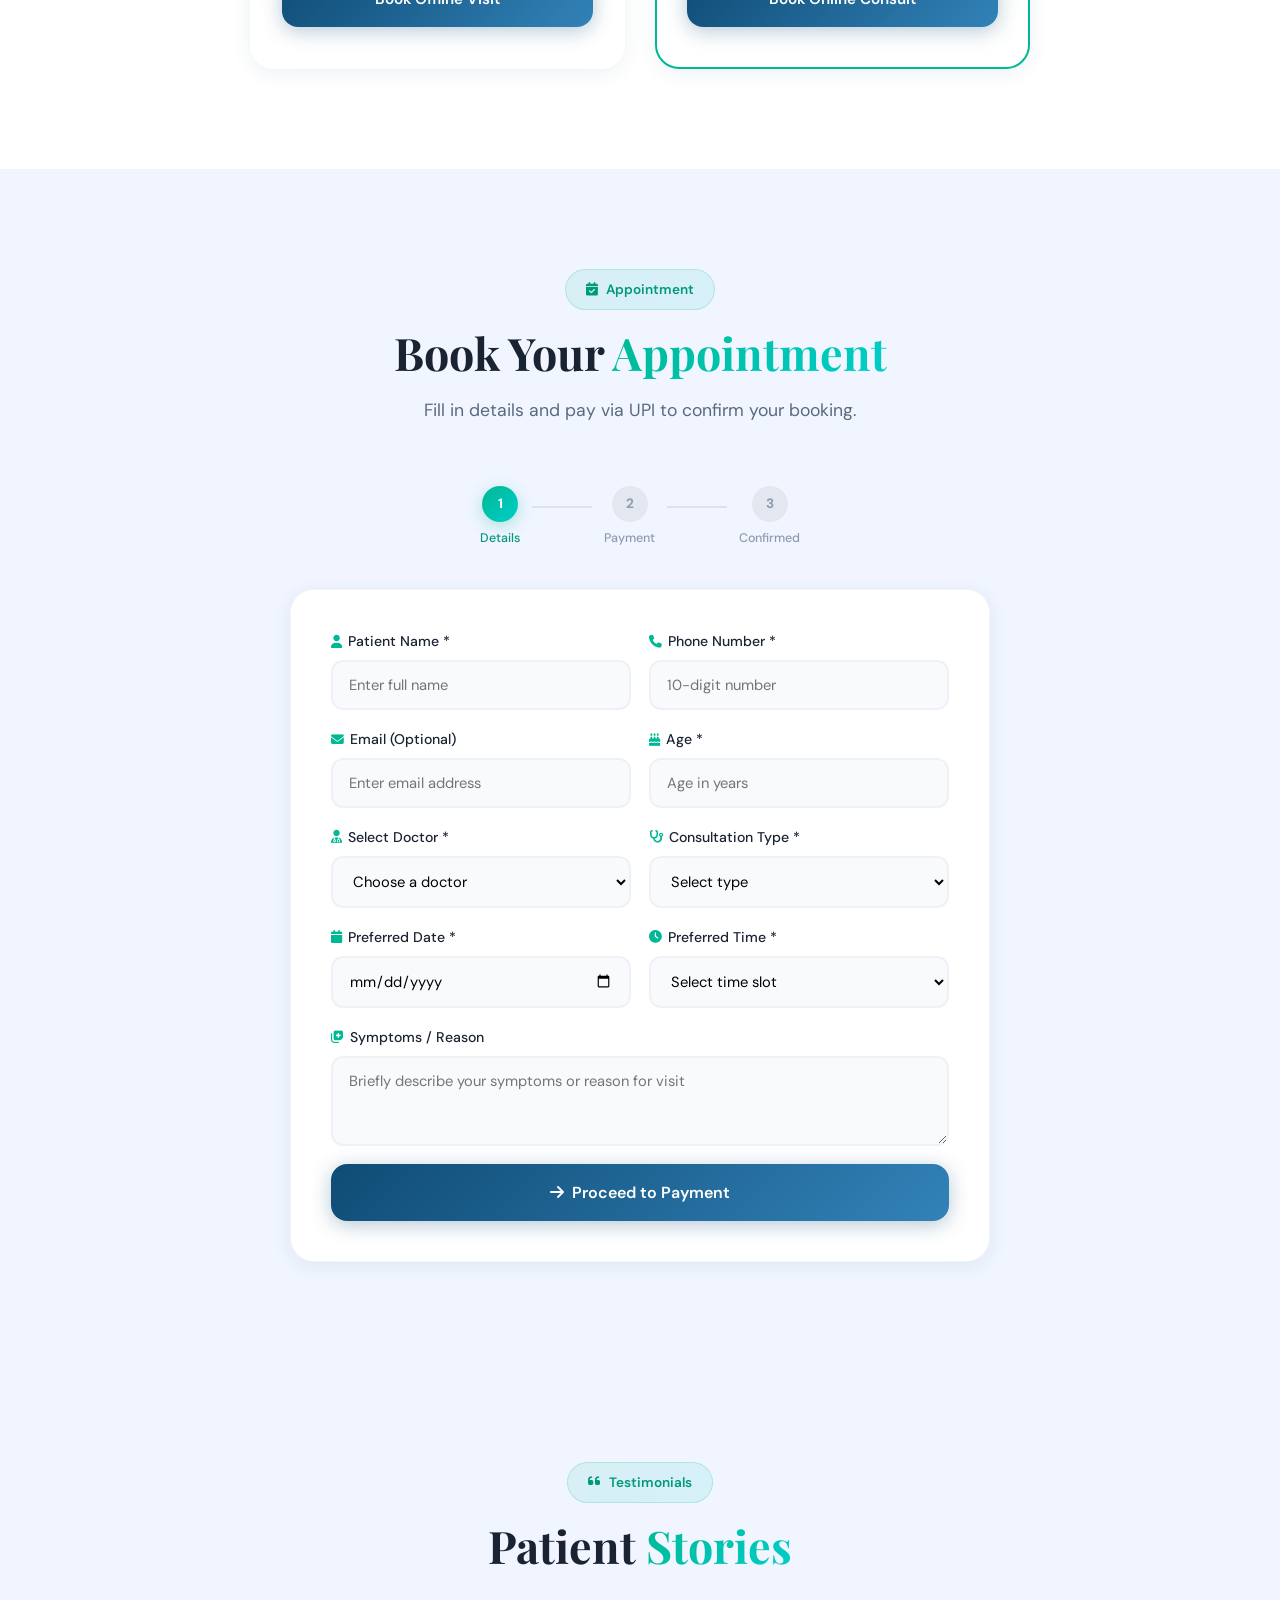
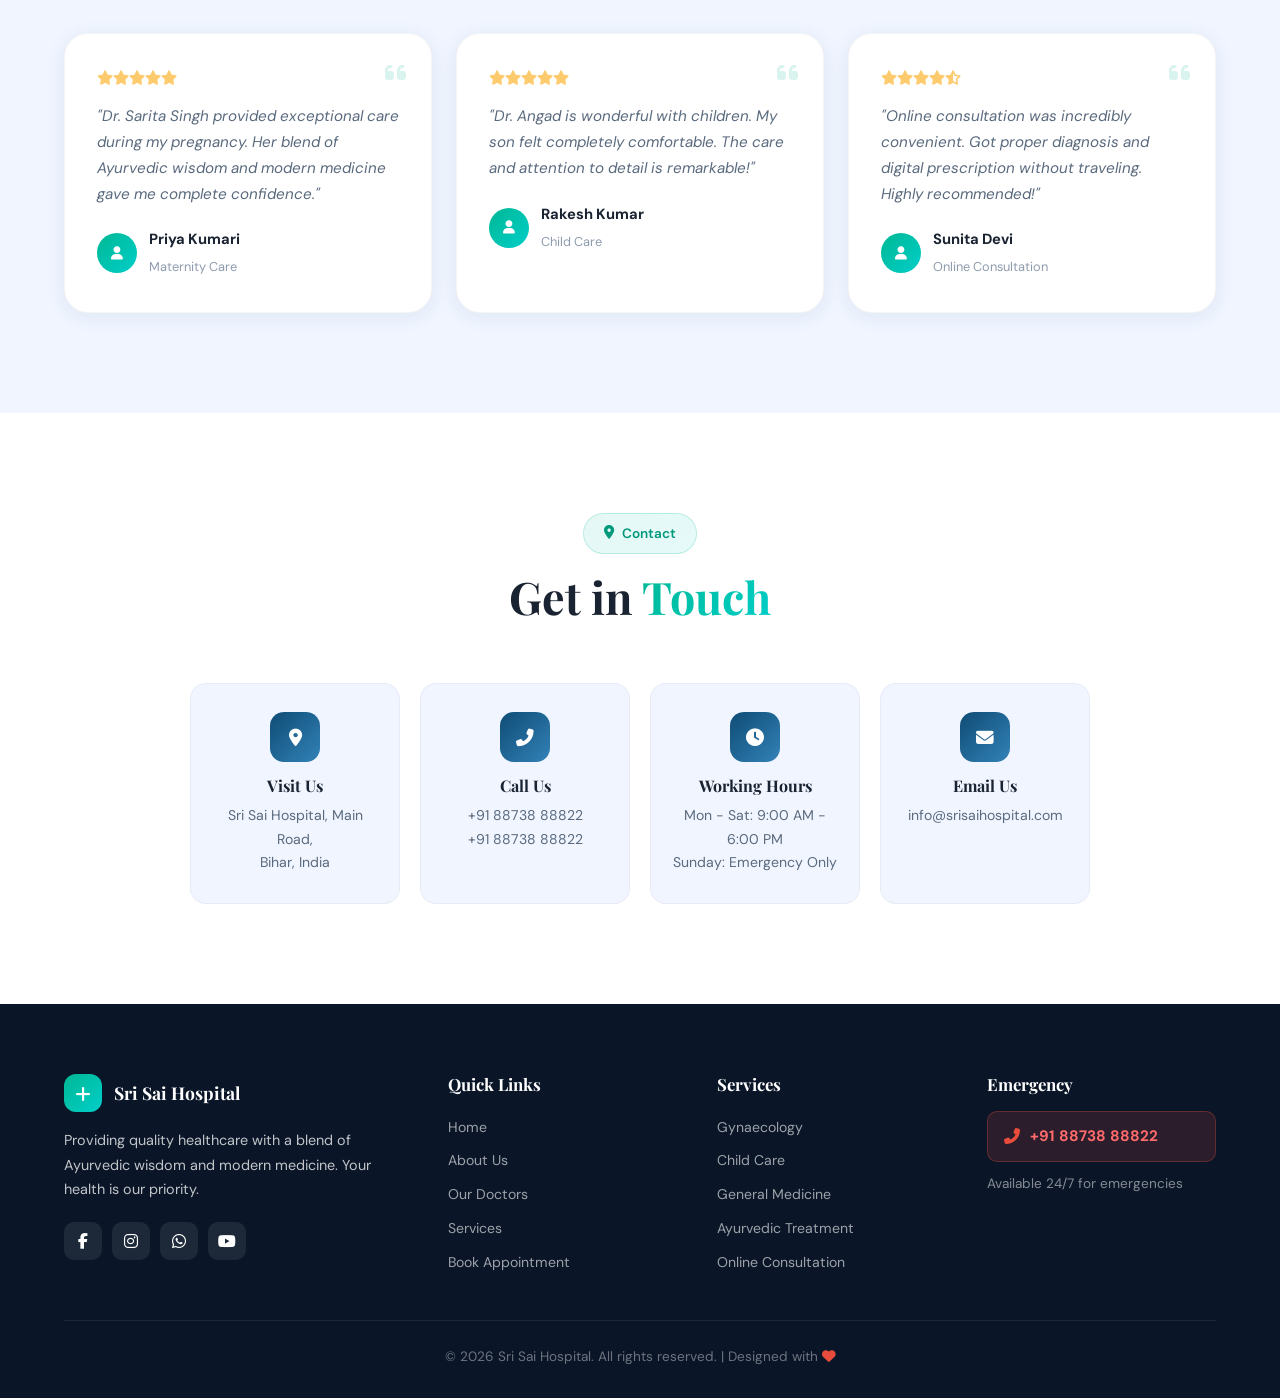
==== commit 9fc72780: "Dr Sarita badge - full form Obstetrician-Gynecologist" ====
--- a/index.html
+++ b/index.html
@@ -207,7 +207,7 @@
                             <div class="avatar-ring"></div>
                         </div>
                         <div class="doctor-badge-wrap">
-                            <span class="badge-govt"><i class="fas fa-venus"></i> OB/GYN</span>
+                            <span class="badge-govt"><i class="fas fa-venus"></i> Obstetrician-Gynecologist</span>
                         </div>
                     </div>
                     <div class="doctor-body">
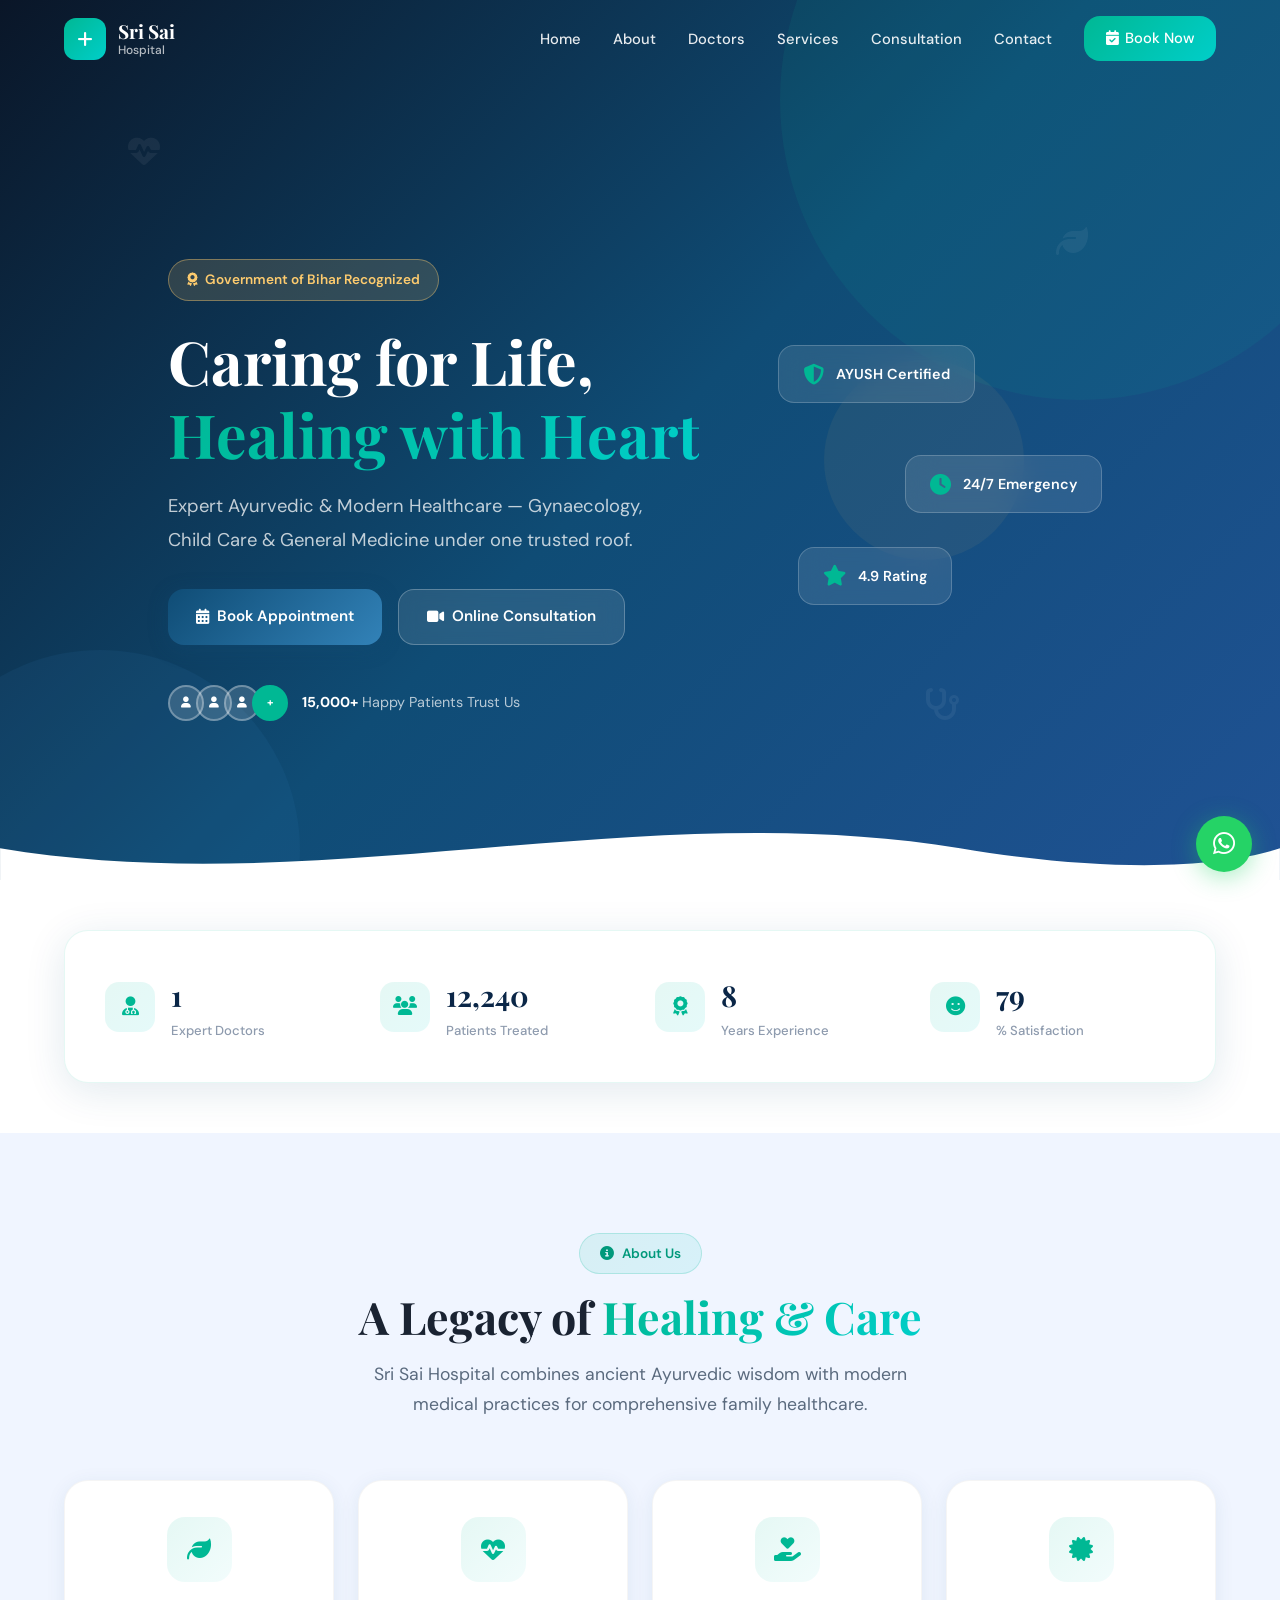
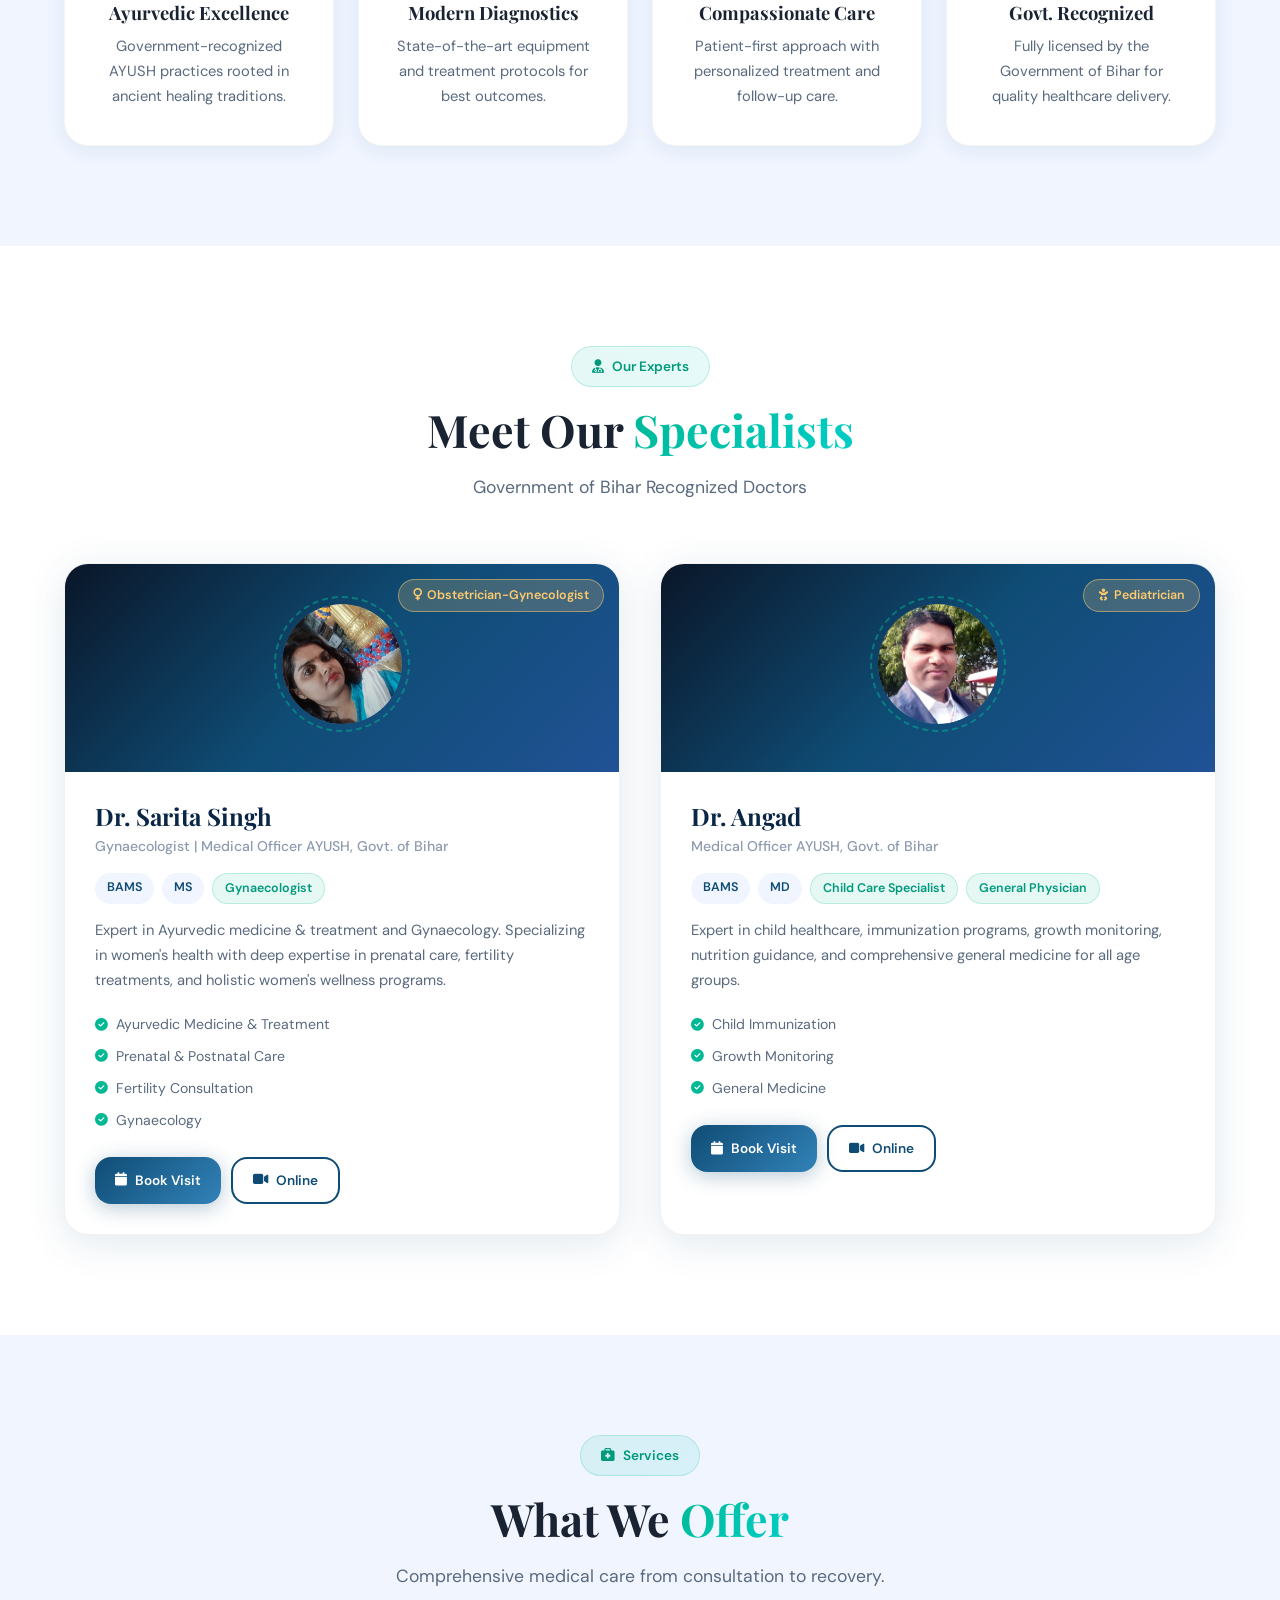
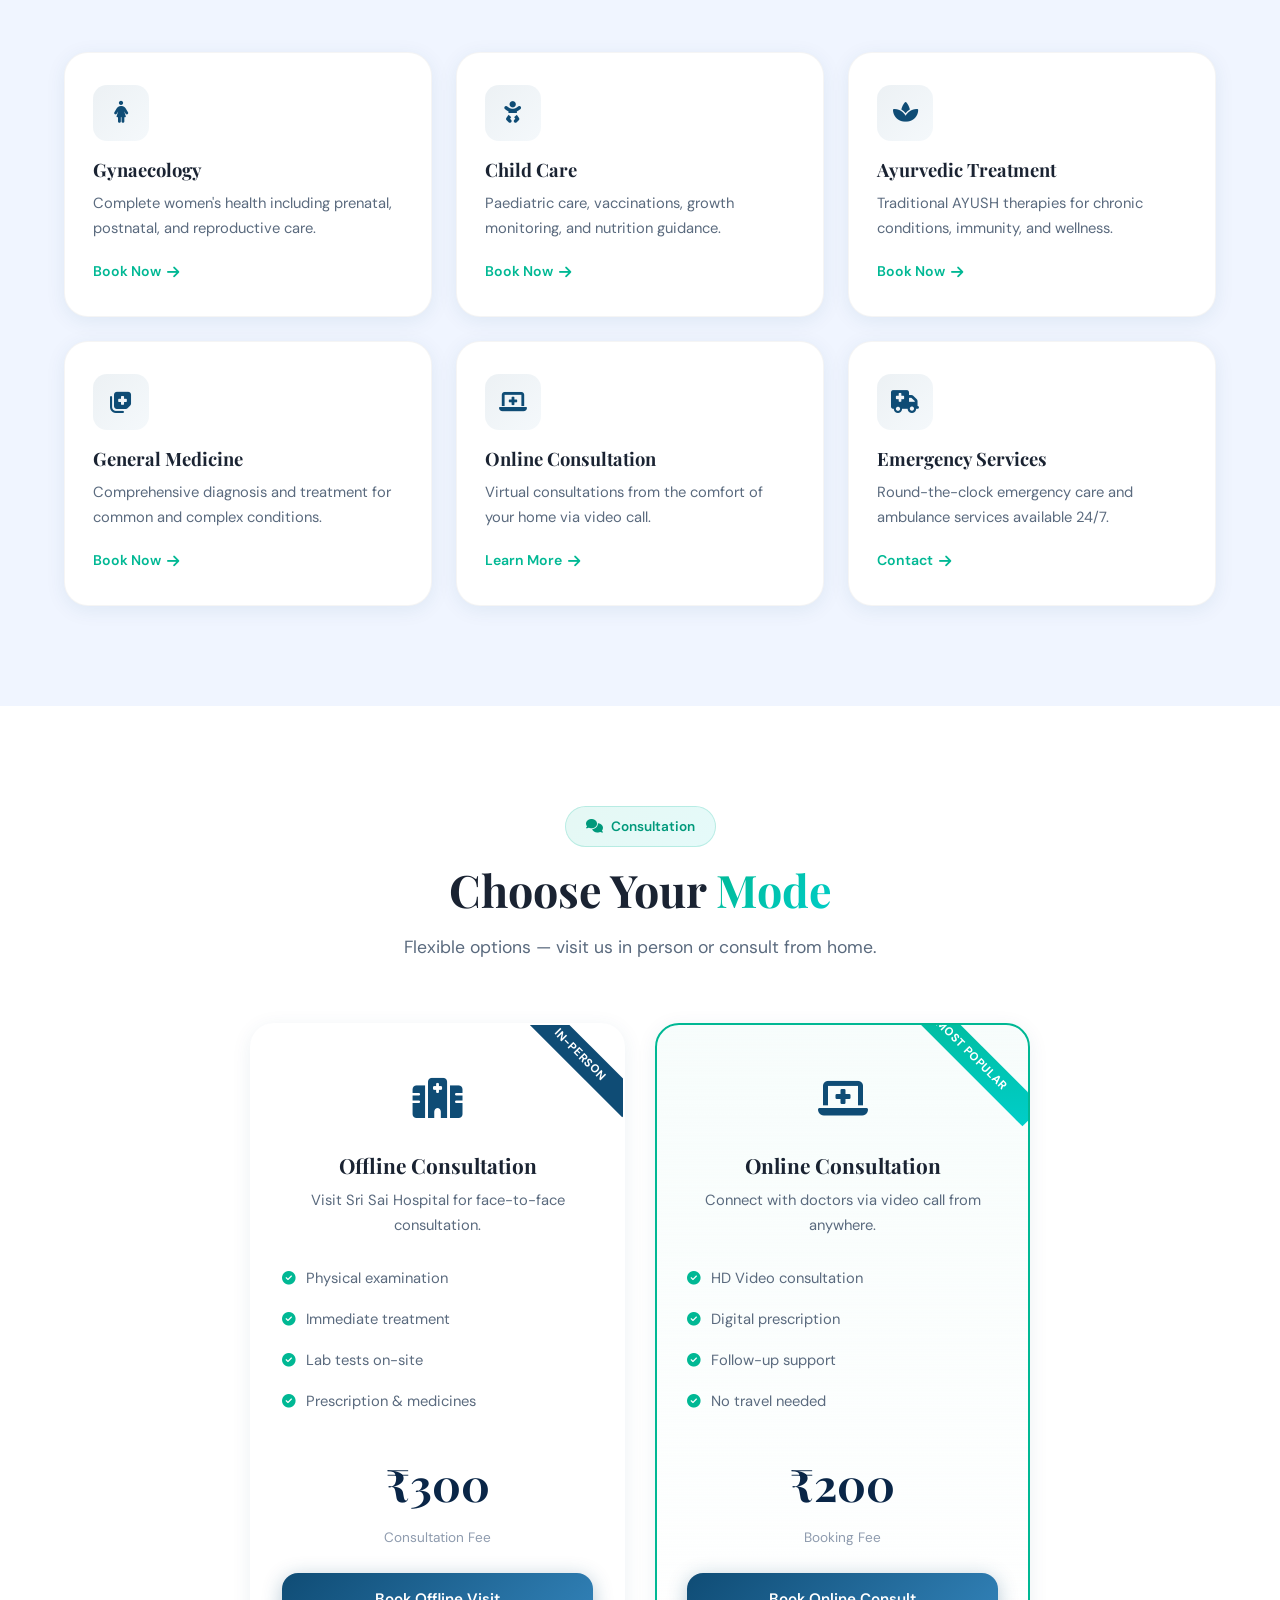
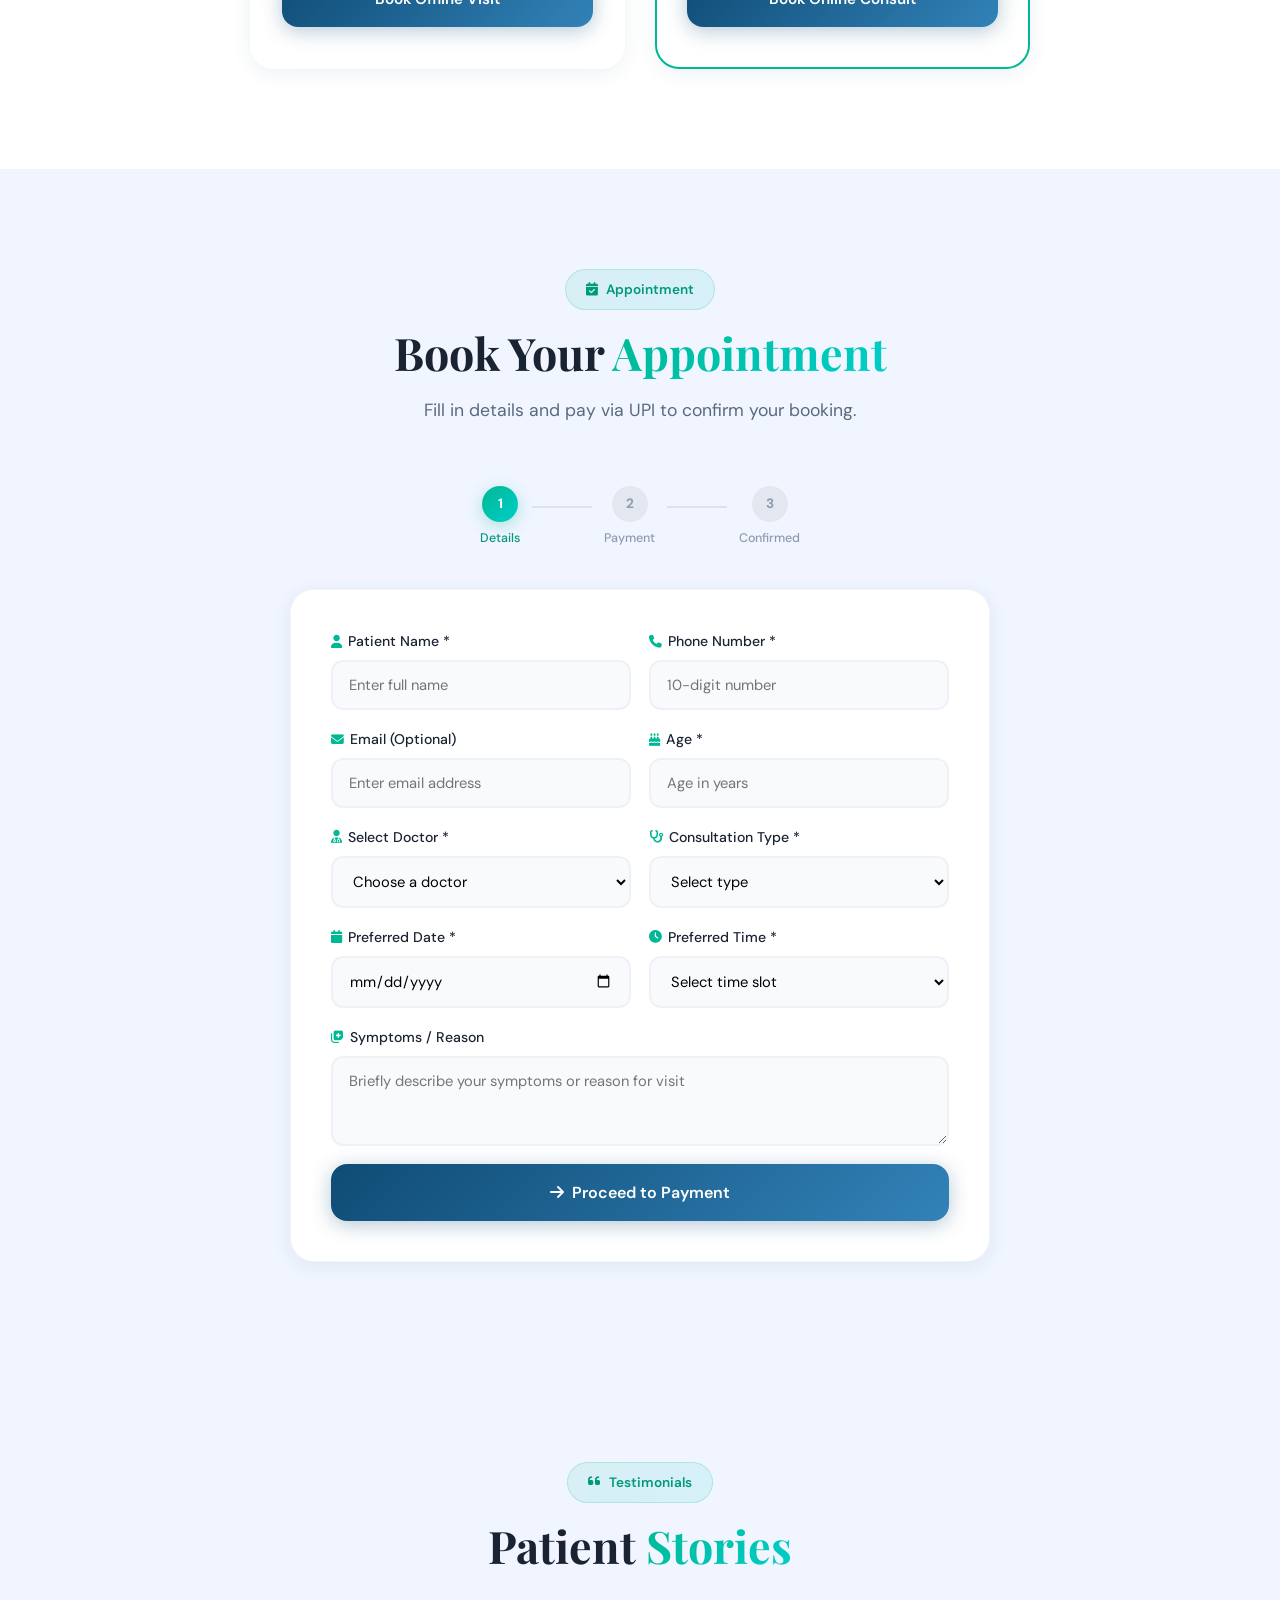
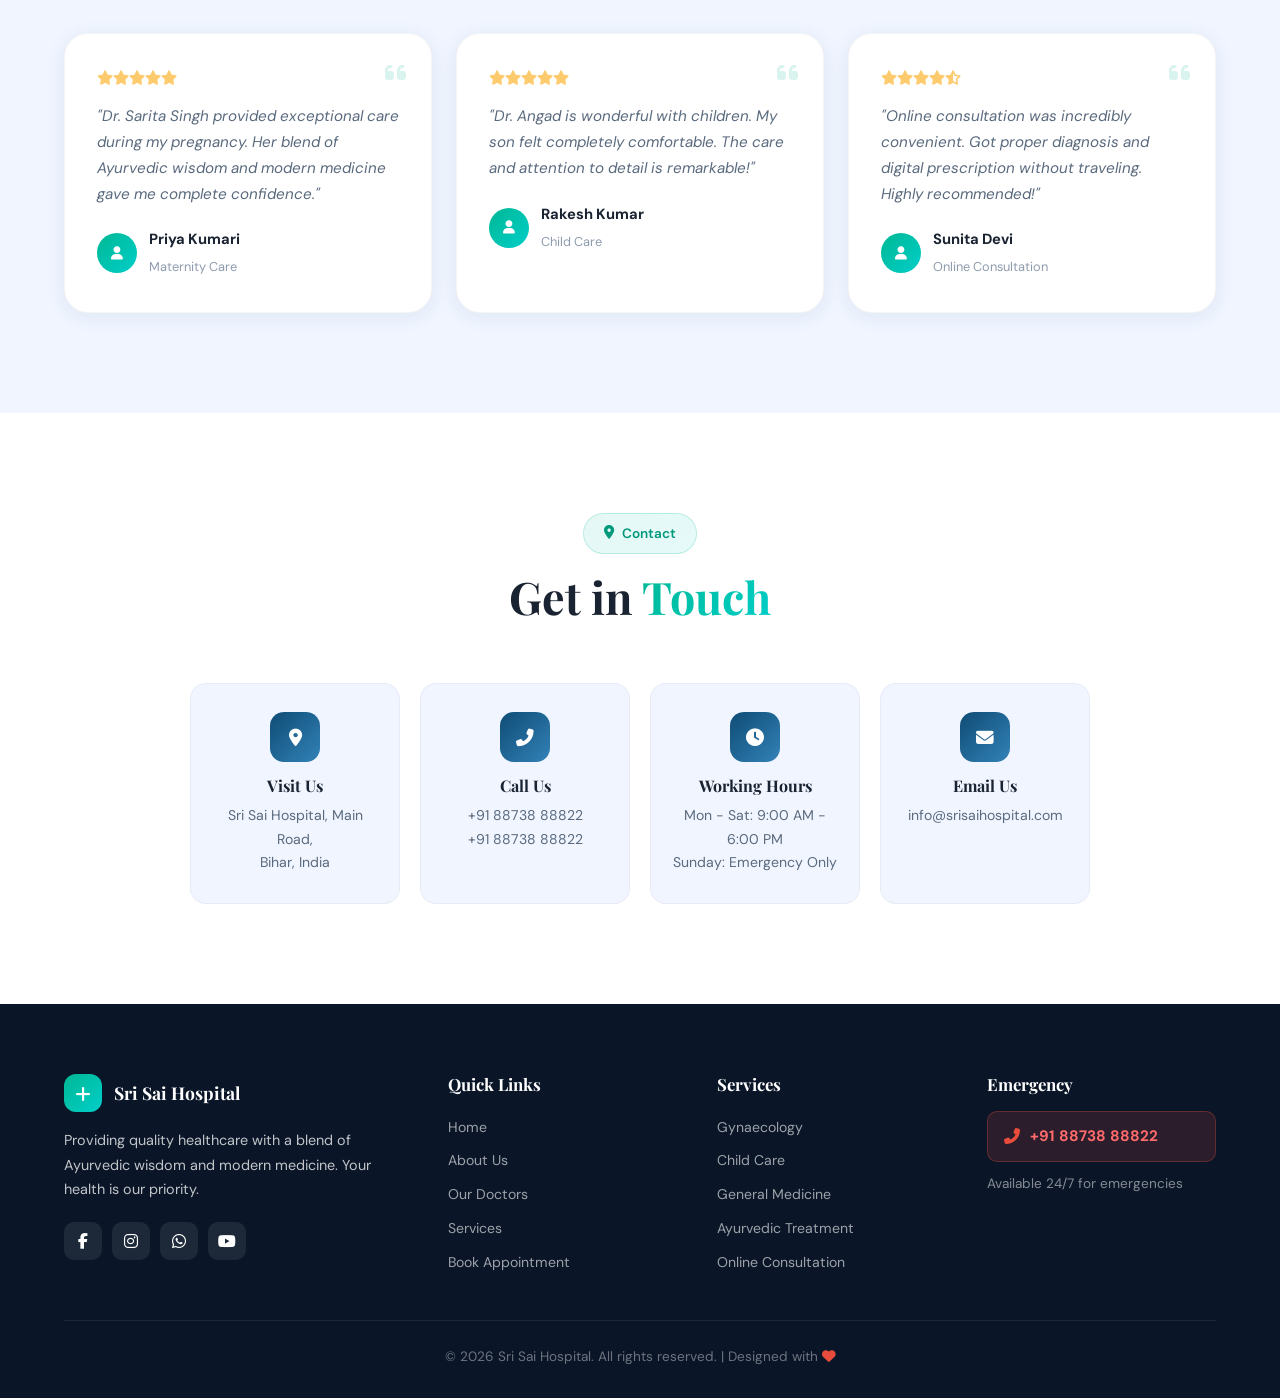
==== commit ea782d99: "Update doctors section subtitle" ====
--- a/index.html
+++ b/index.html
@@ -193,7 +193,7 @@
             <div class="section-header">
                 <span class="section-tag"><i class="fas fa-user-md"></i> Our Experts</span>
                 <h2>Meet Our <span class="gradient-text">Specialists</span></h2>
-                <p class="section-desc">Experienced professionals dedicated to your health and wellbeing.</p>
+                <p class="section-desc">Government of Bihar Recognized Doctors</p>
             </div>
             <div class="doctors-grid">
                 <!-- Dr. Sarita Singh -->
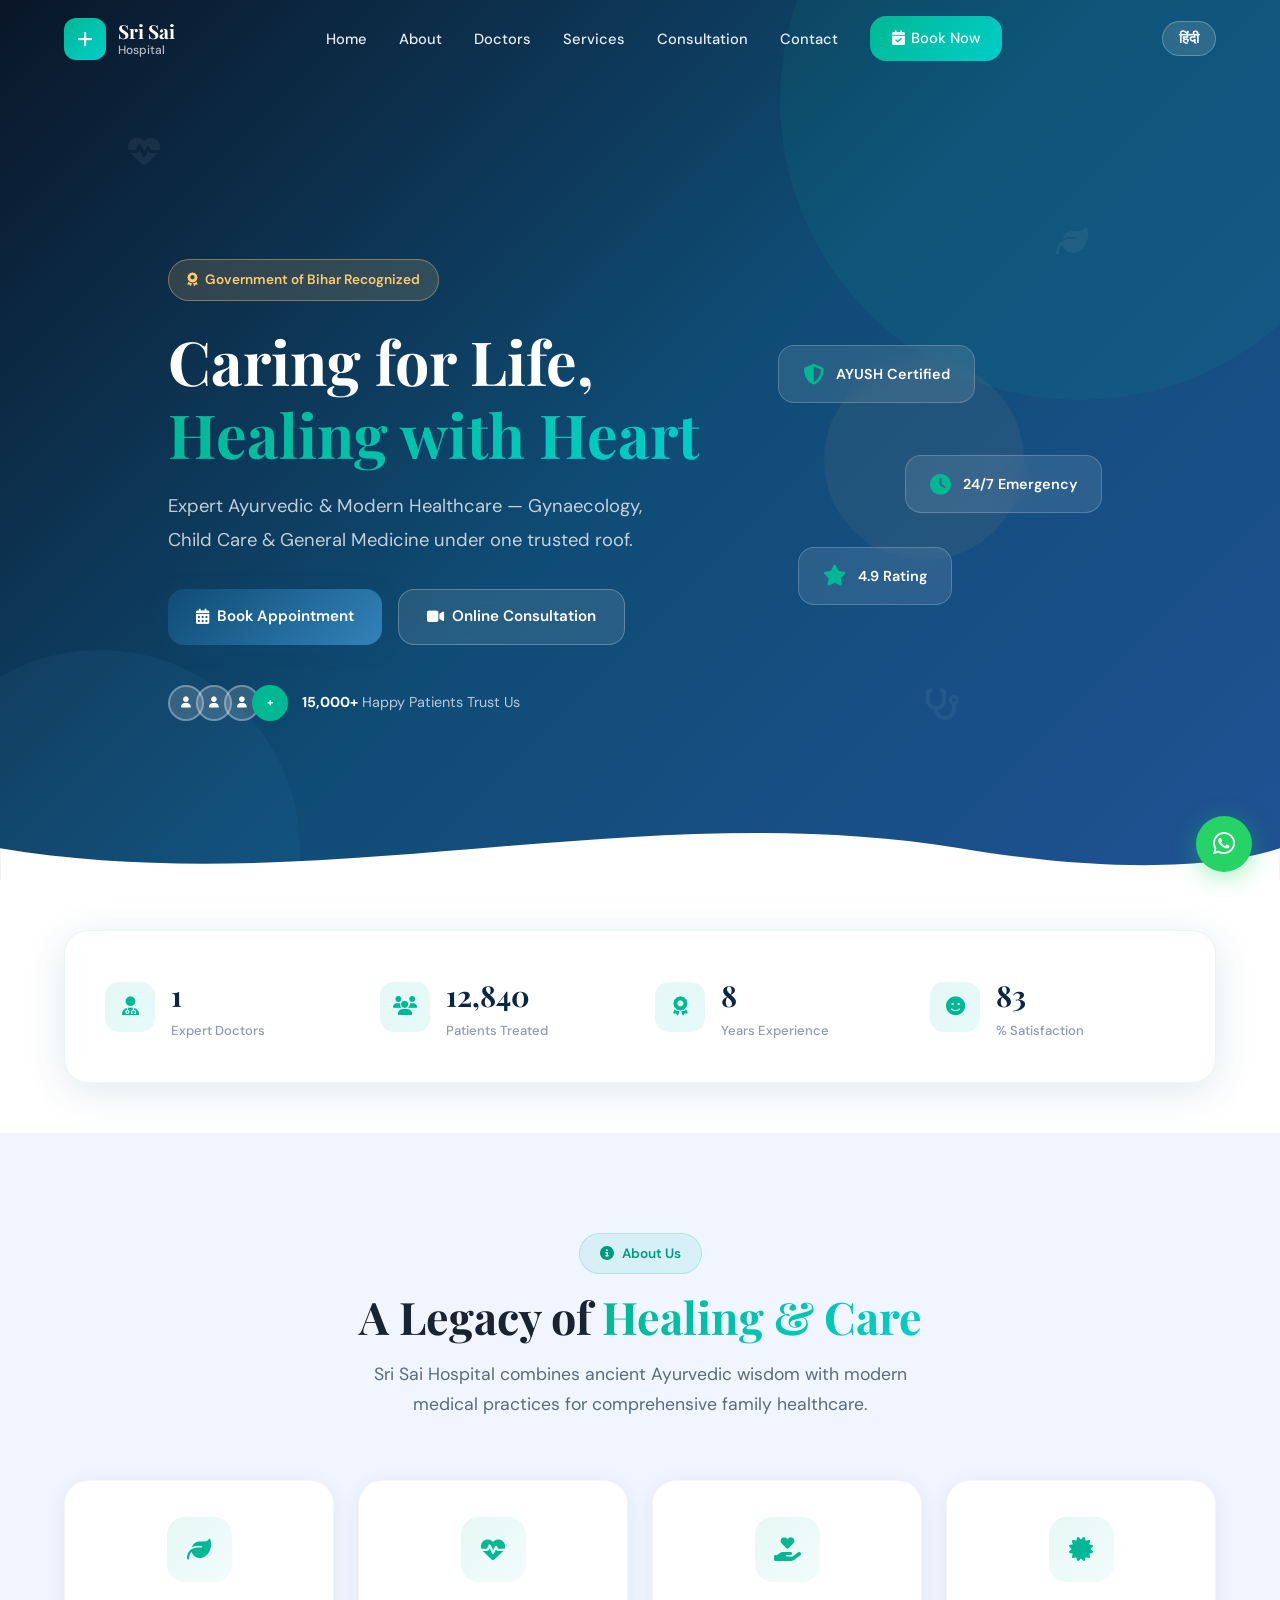
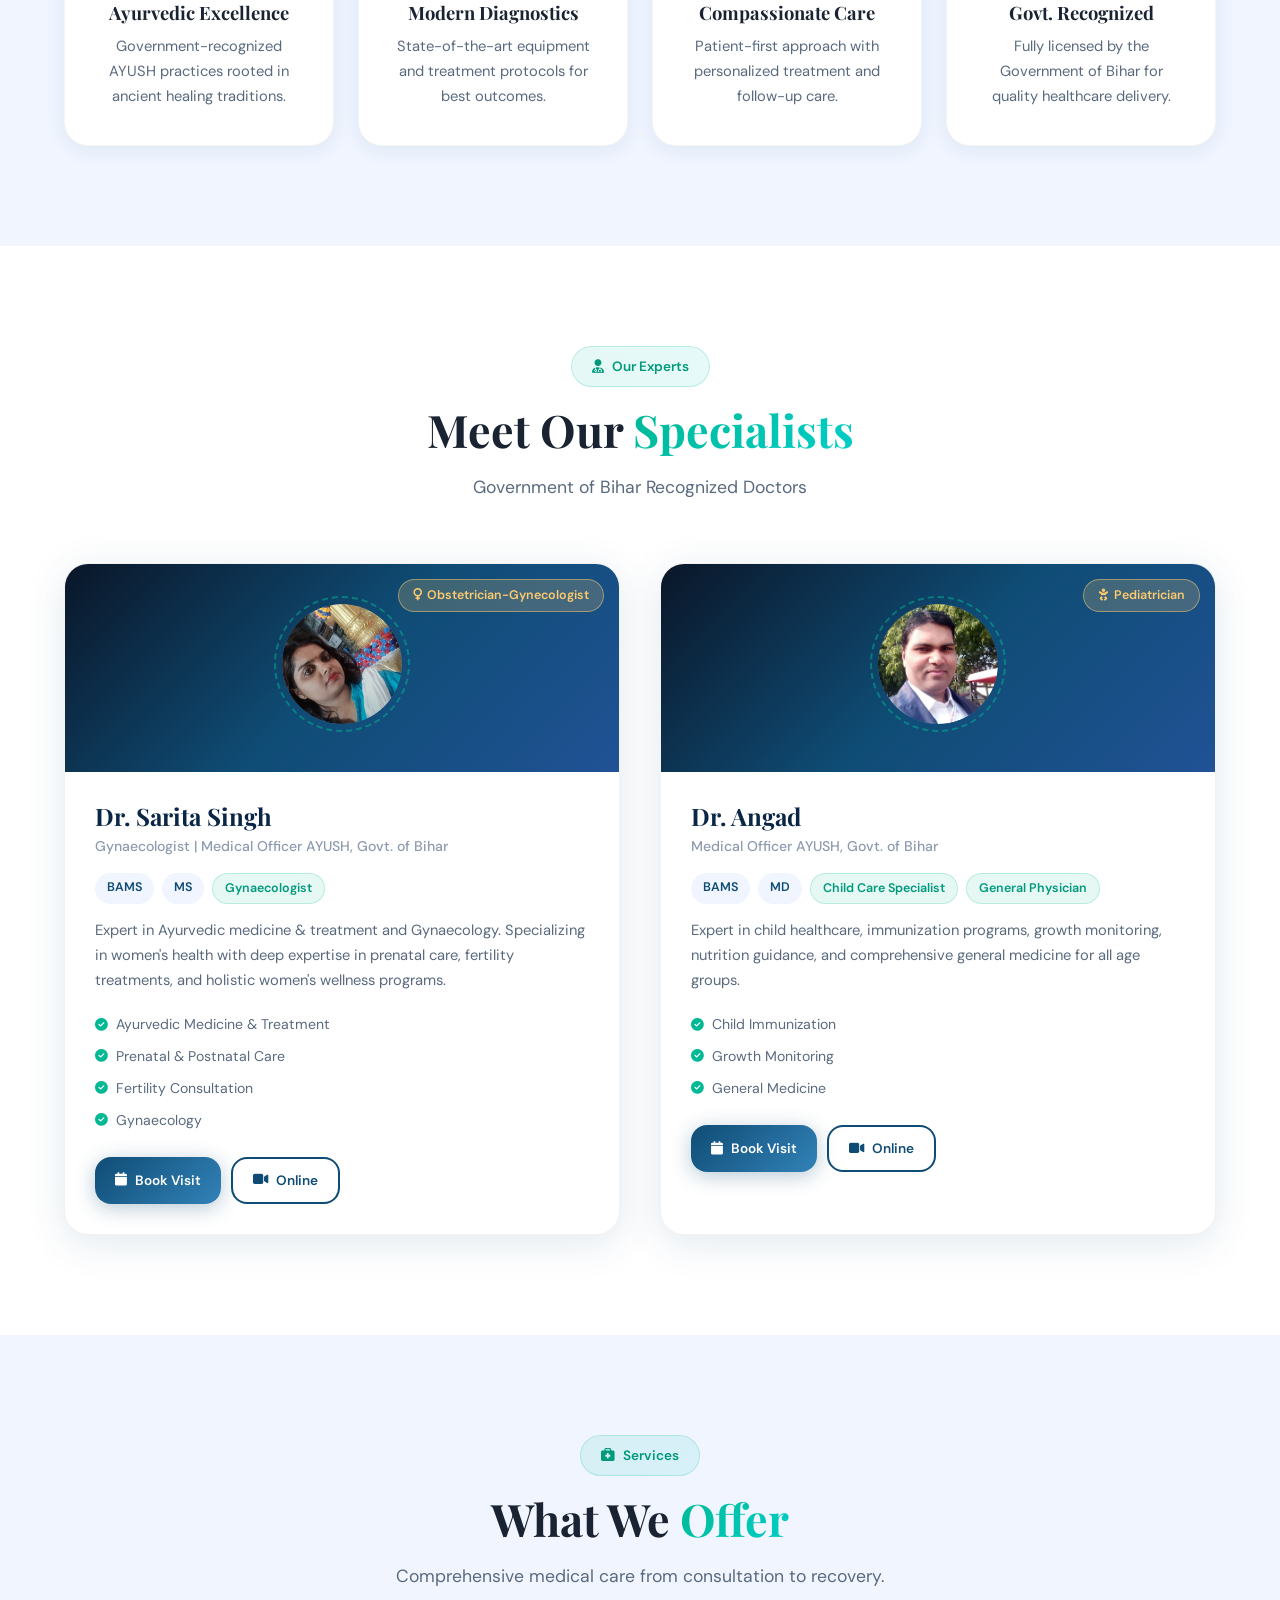
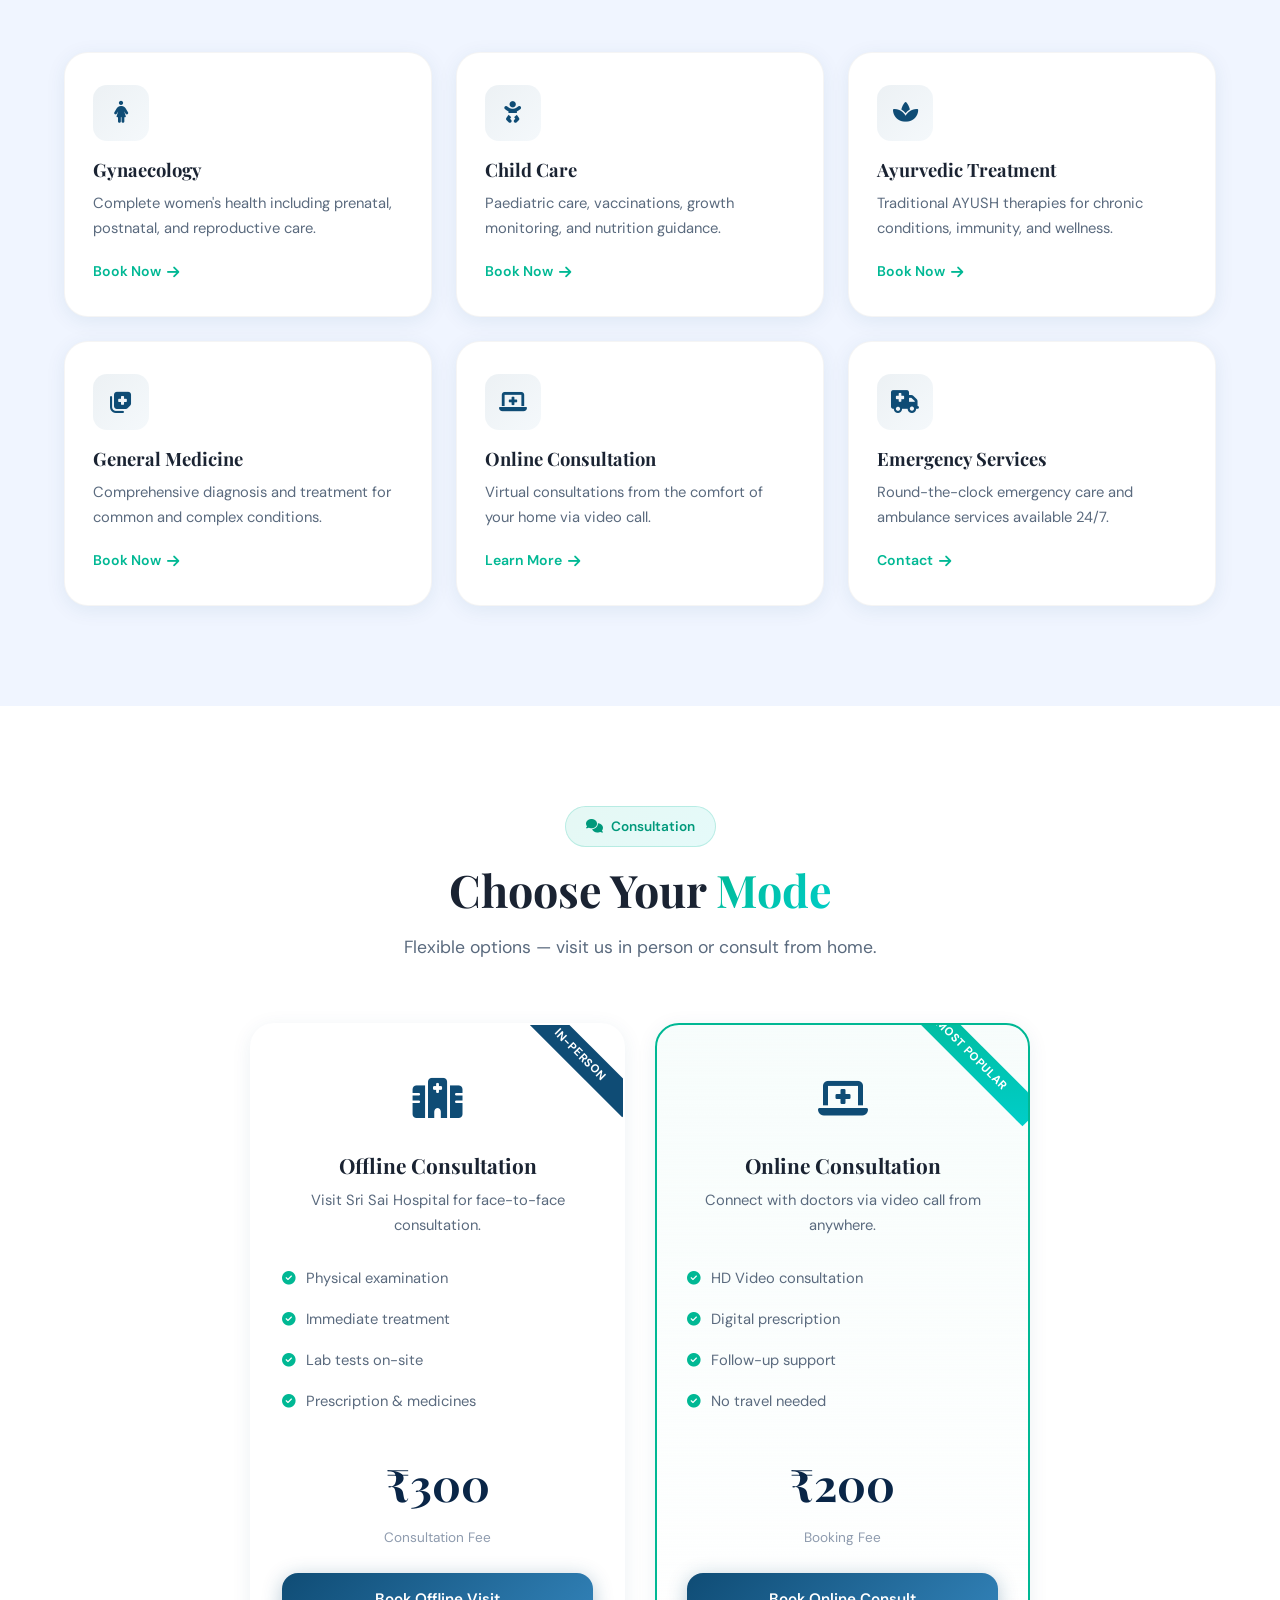
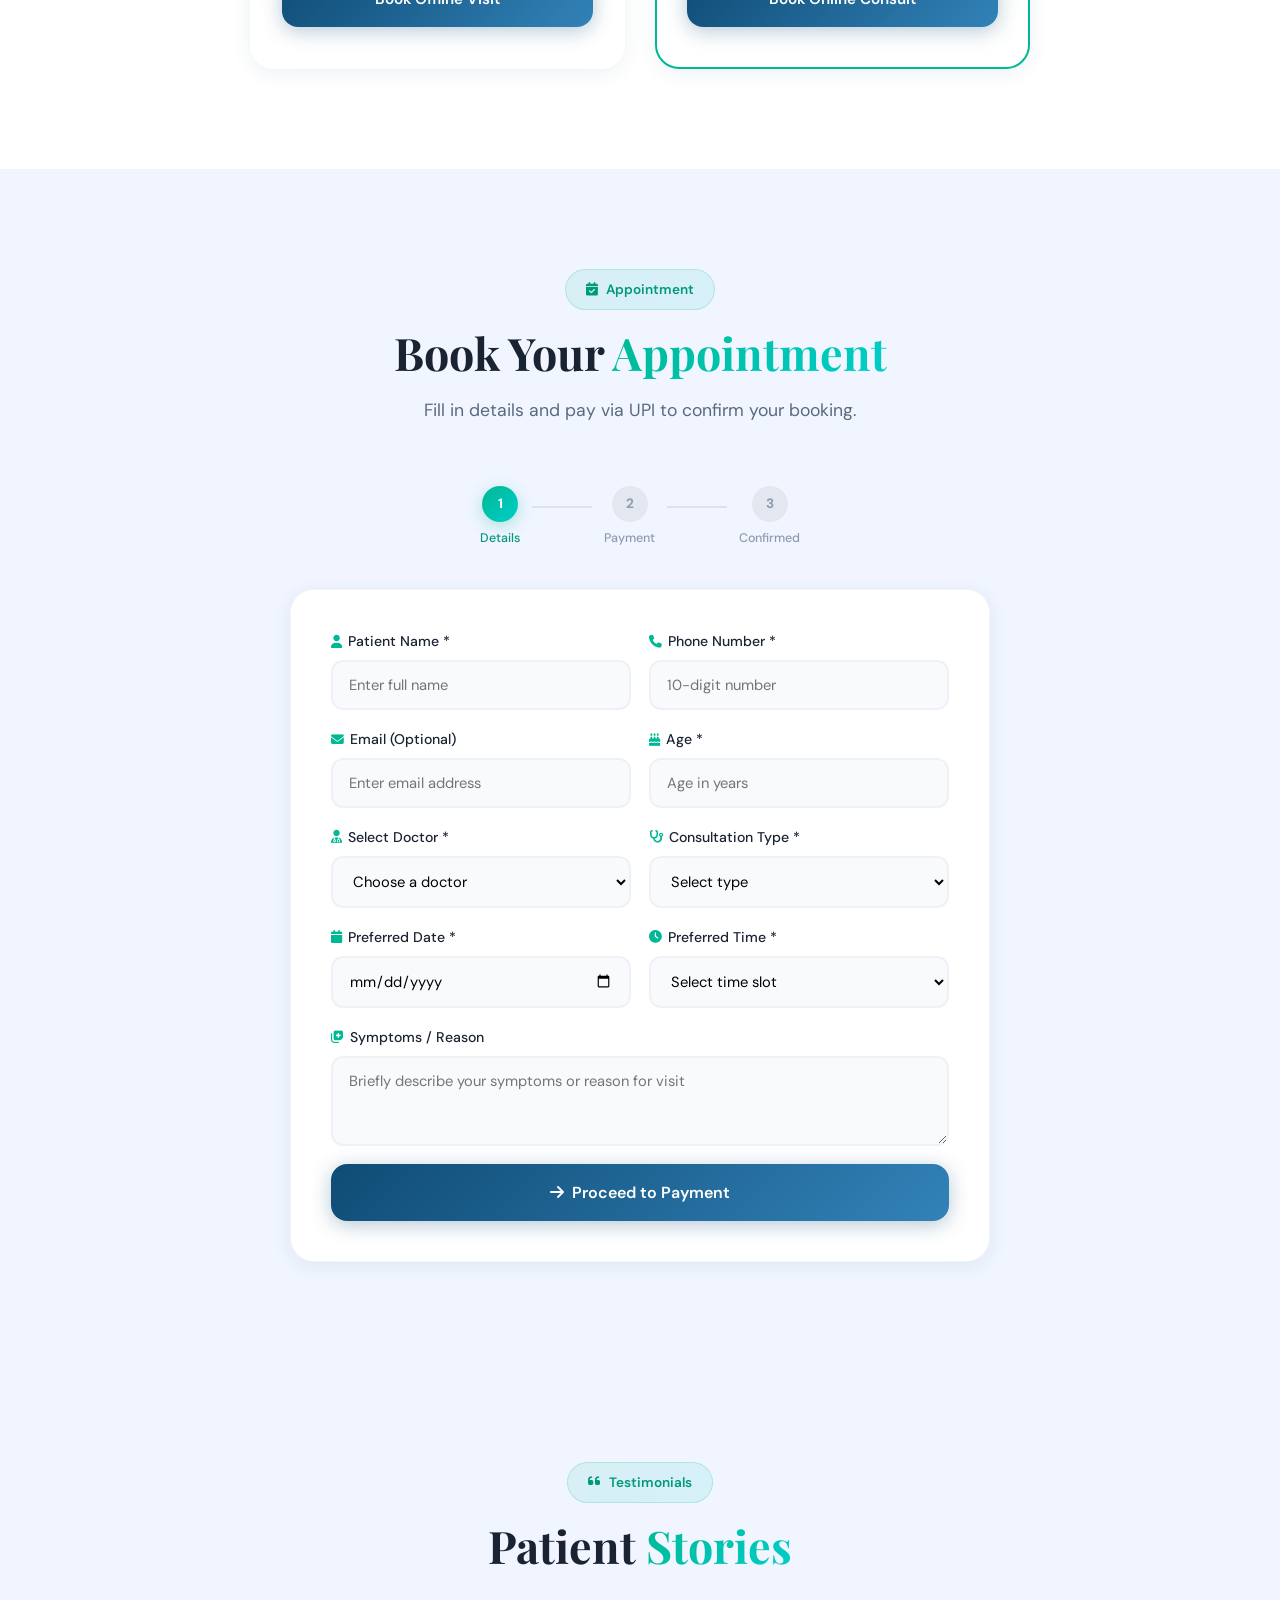
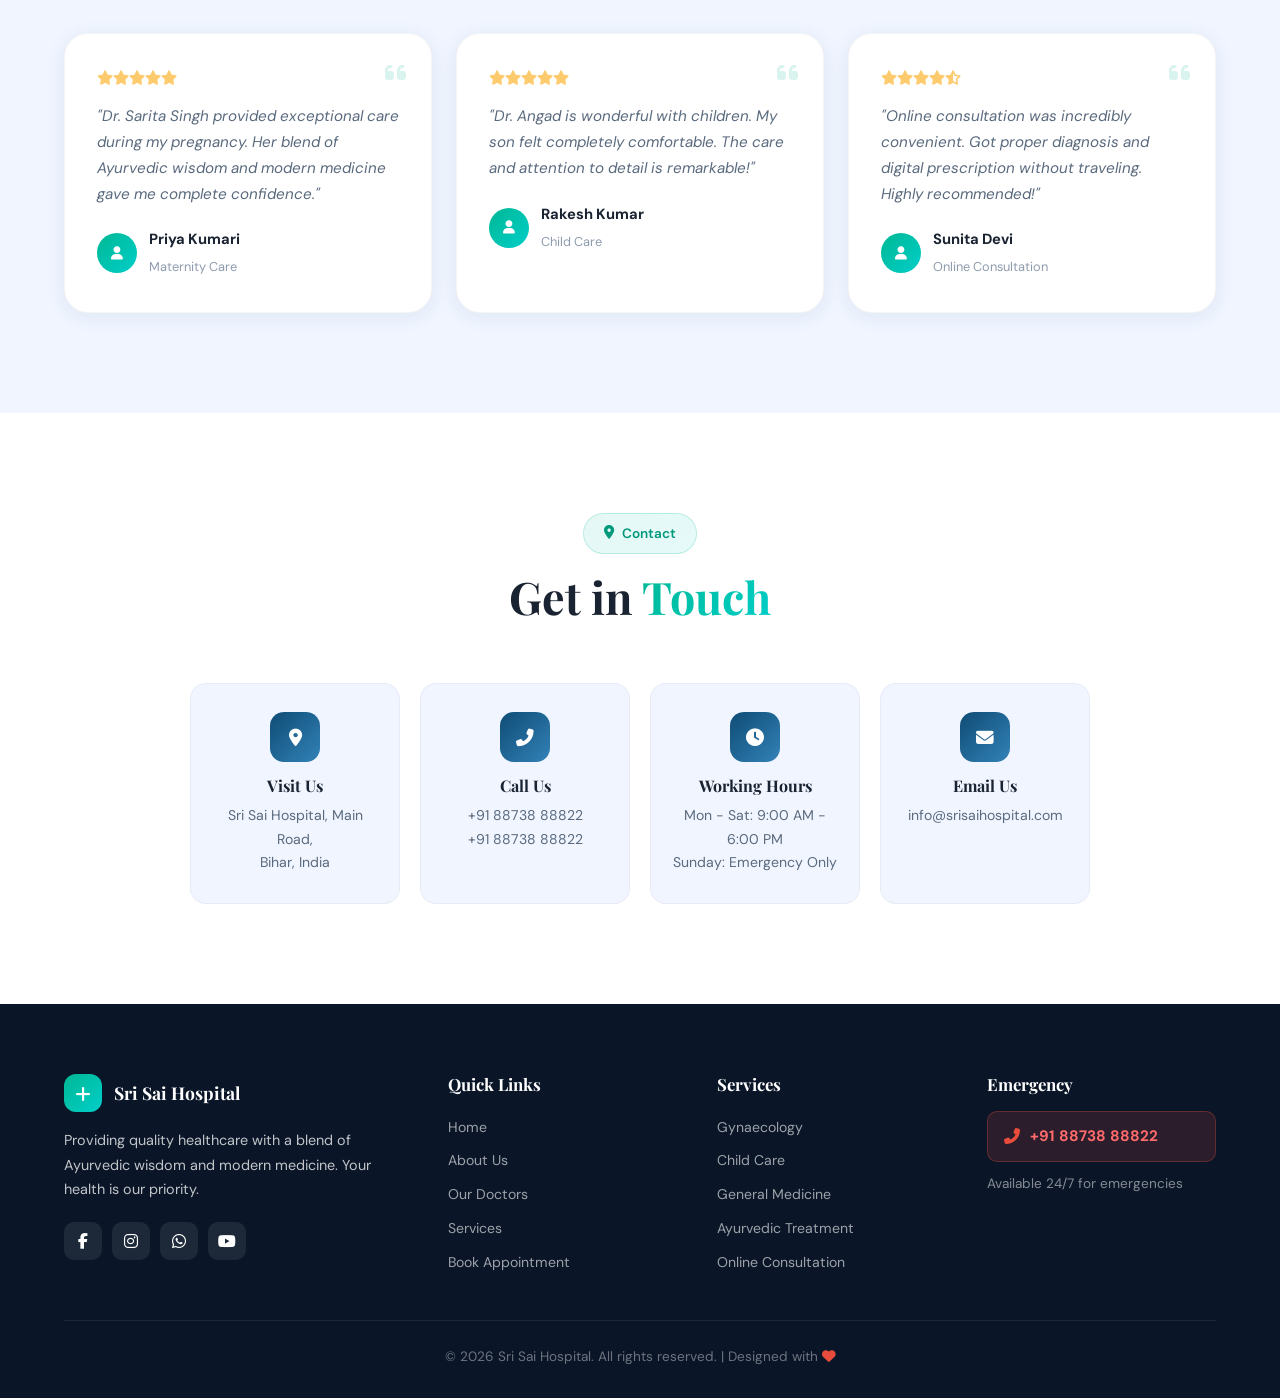
==== commit e4d05dd8: "Add Hindi/English language toggle" ====
--- a/index.html
+++ b/index.html
@@ -44,6 +44,9 @@
                 <li><a href="#contact">Contact</a></li>
                 <li><a href="#booking" class="btn-nav"><i class="fas fa-calendar-check"></i> Book Now</a></li>
             </ul>
+            <button class="lang-toggle" id="langToggle" onclick="toggleLanguage()">
+                <span>हिंदी</span>
+            </button>
         </div>
     </nav>
 
@@ -709,5 +712,6 @@
     </a>
 
     <script src="script.js"></script>
+    <script src="i18n.js"></script>
 </body>
 </html>
--- a/styles.css
+++ b/styles.css
@@ -363,3 +363,48 @@
     .contact-cards { grid-template-columns: 1fr; }
     .about-grid { grid-template-columns: 1fr; }
 }
+
+/* Language Toggle */
+.lang-toggle {
+    background: rgba(255,255,255,0.12);
+    border: 1px solid rgba(255,255,255,0.25);
+    color: white;
+    padding: 8px 16px;
+    border-radius: var(--radius-full);
+    cursor: pointer;
+    font-family: 'DM Sans', sans-serif;
+    font-weight: 600;
+    font-size: 0.85rem;
+    transition: var(--transition);
+    margin-left: 10px;
+    backdrop-filter: blur(5px);
+}
+
+.lang-toggle:hover {
+    background: var(--accent);
+    border-color: var(--accent);
+    transform: translateY(-1px);
+}
+
+.navbar.scrolled .lang-toggle {
+    background: var(--bg-secondary);
+    border-color: rgba(0,184,148,0.2);
+    color: var(--primary-dark);
+}
+
+.navbar.scrolled .lang-toggle:hover {
+    background: var(--accent);
+    color: white;
+}
+
+@media(max-width: 768px) {
+    .lang-toggle {
+        position: fixed;
+        top: 18px;
+        right: 60px;
+        z-index: 1001;
+    }
+    .navbar.scrolled .lang-toggle {
+        background: var(--bg-secondary);
+    }
+}
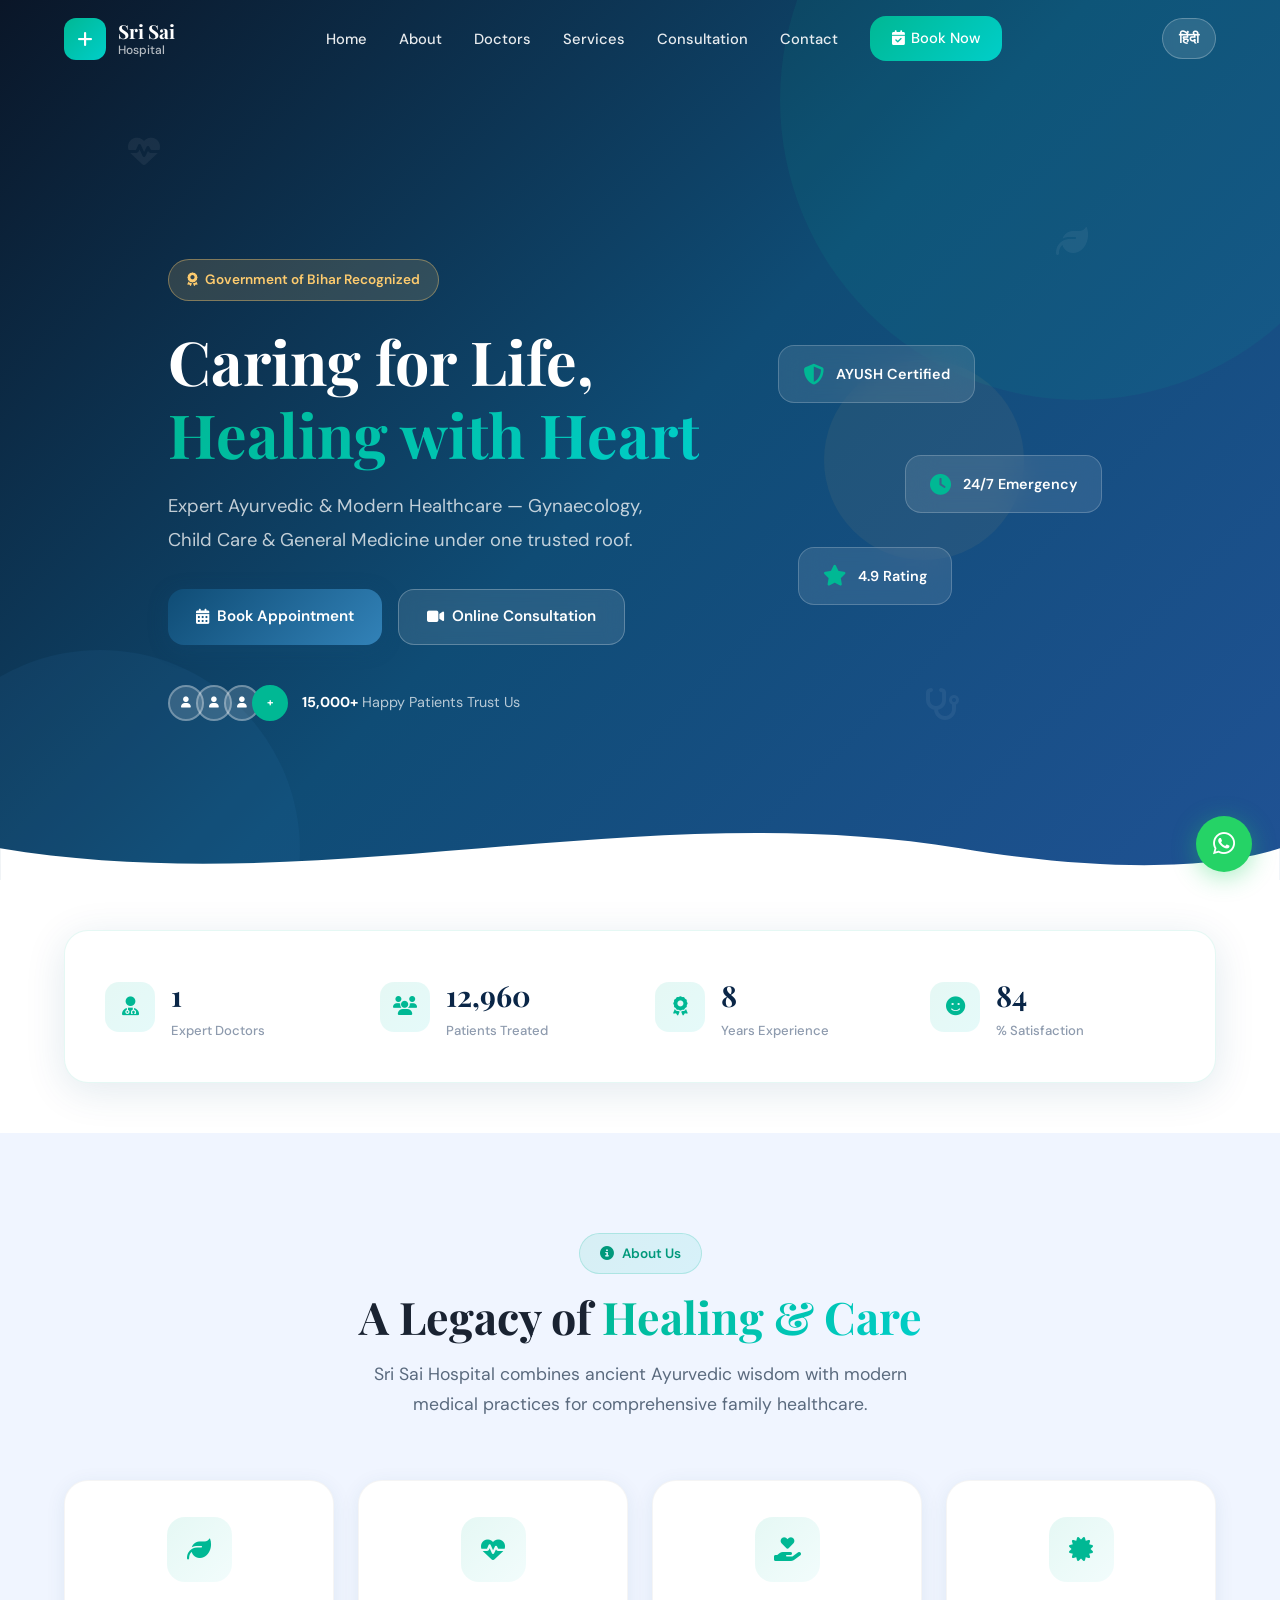
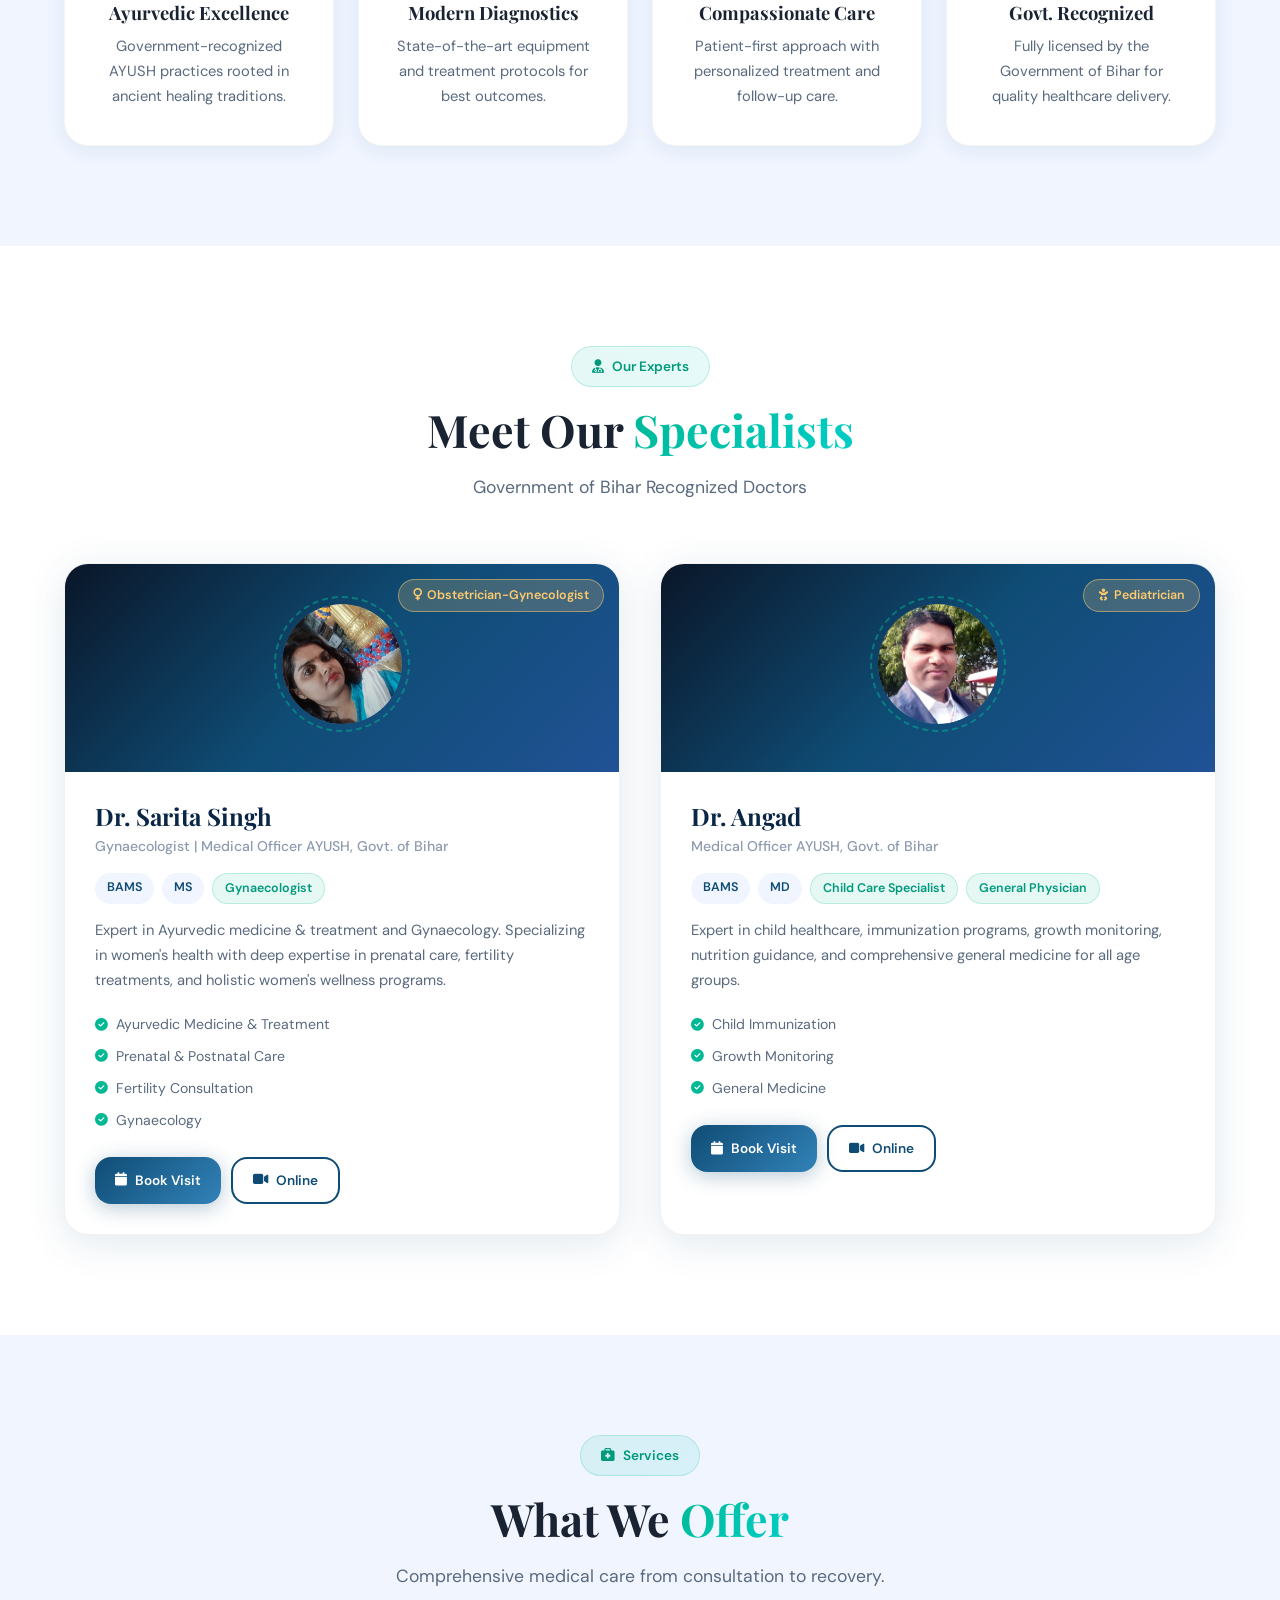
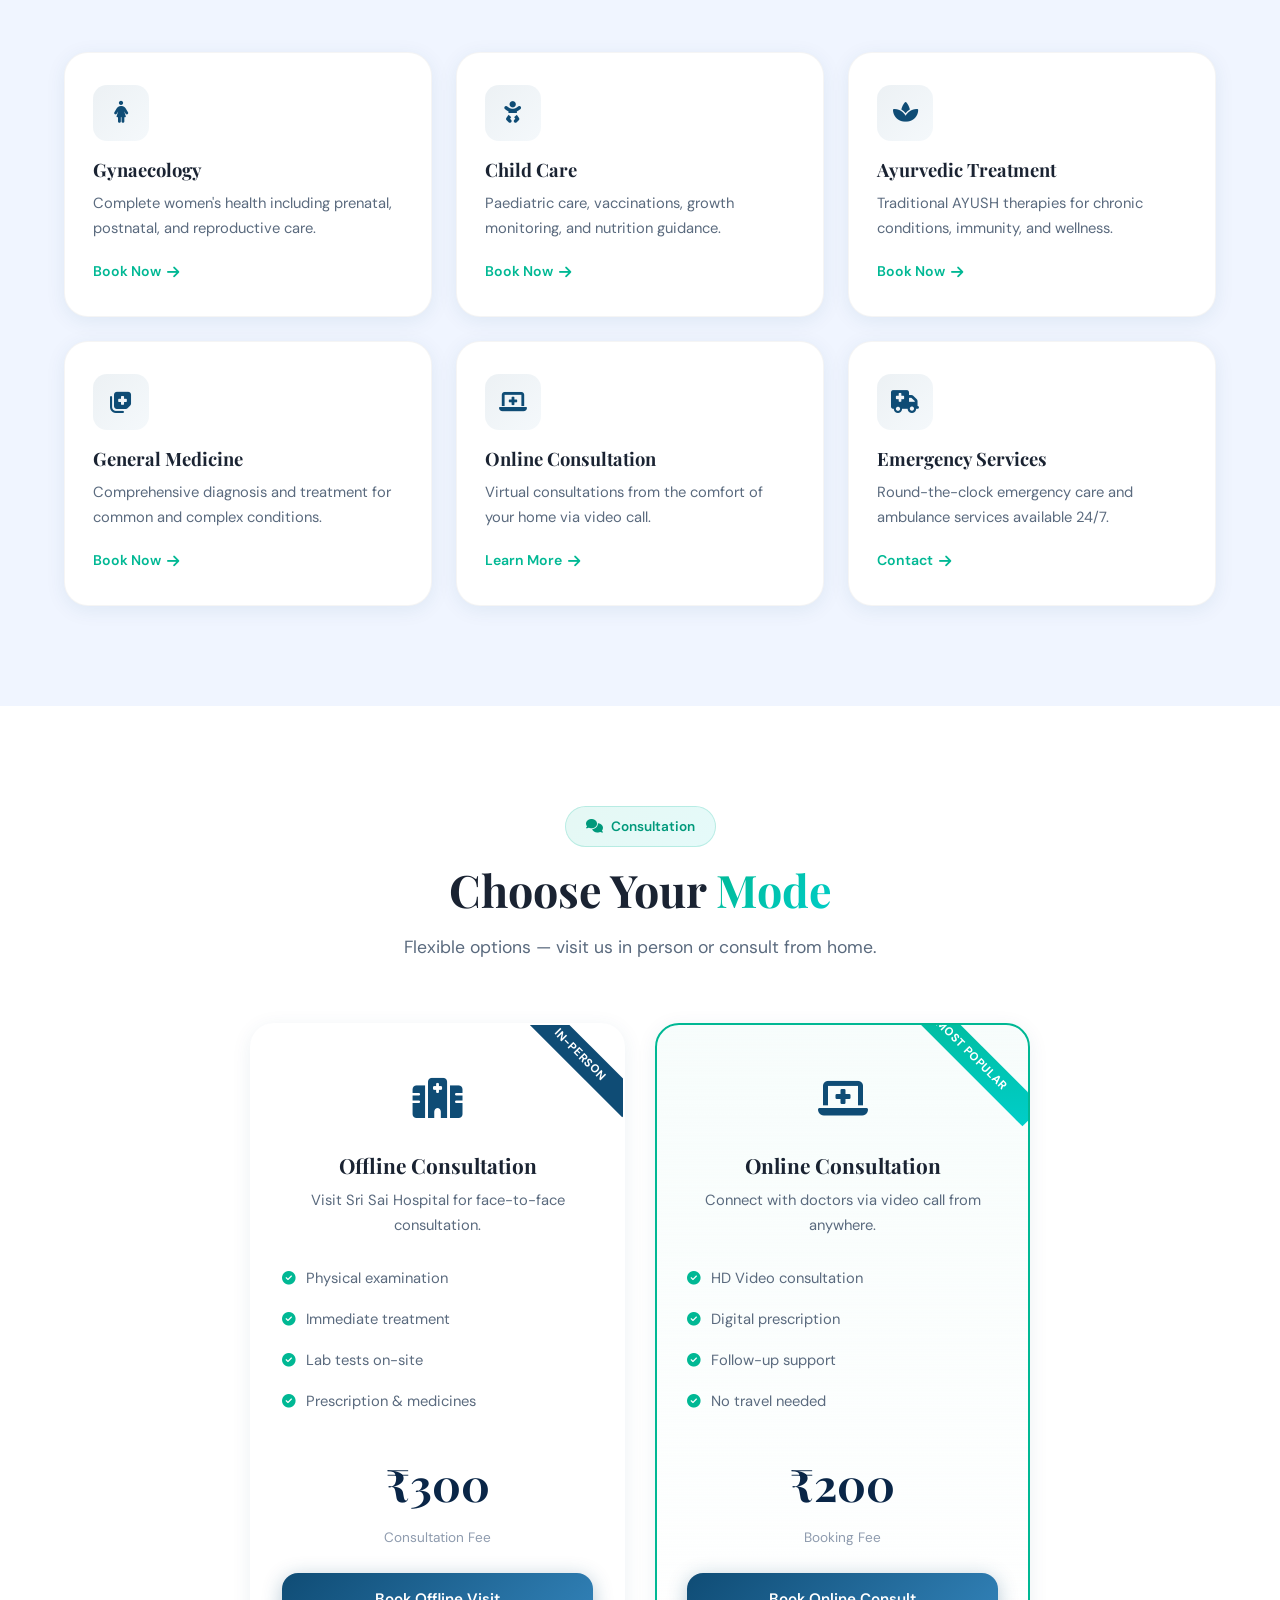
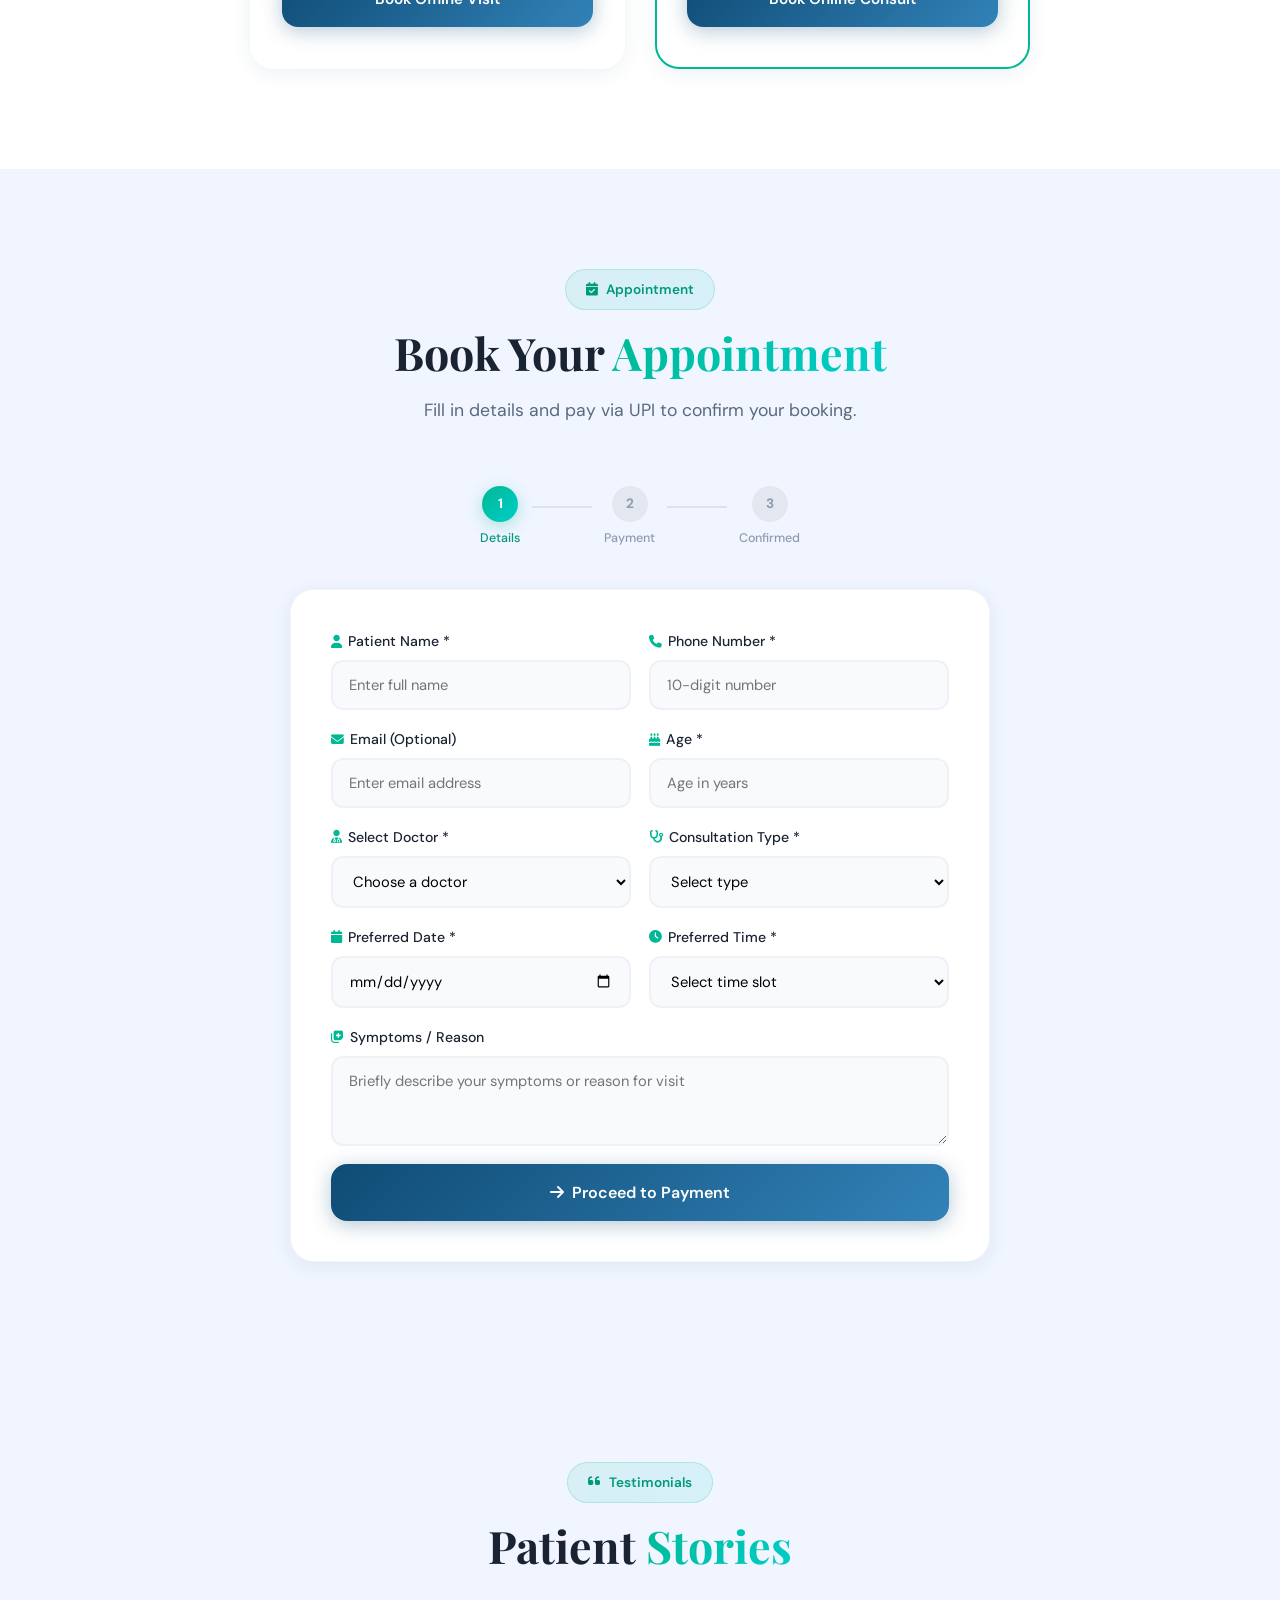
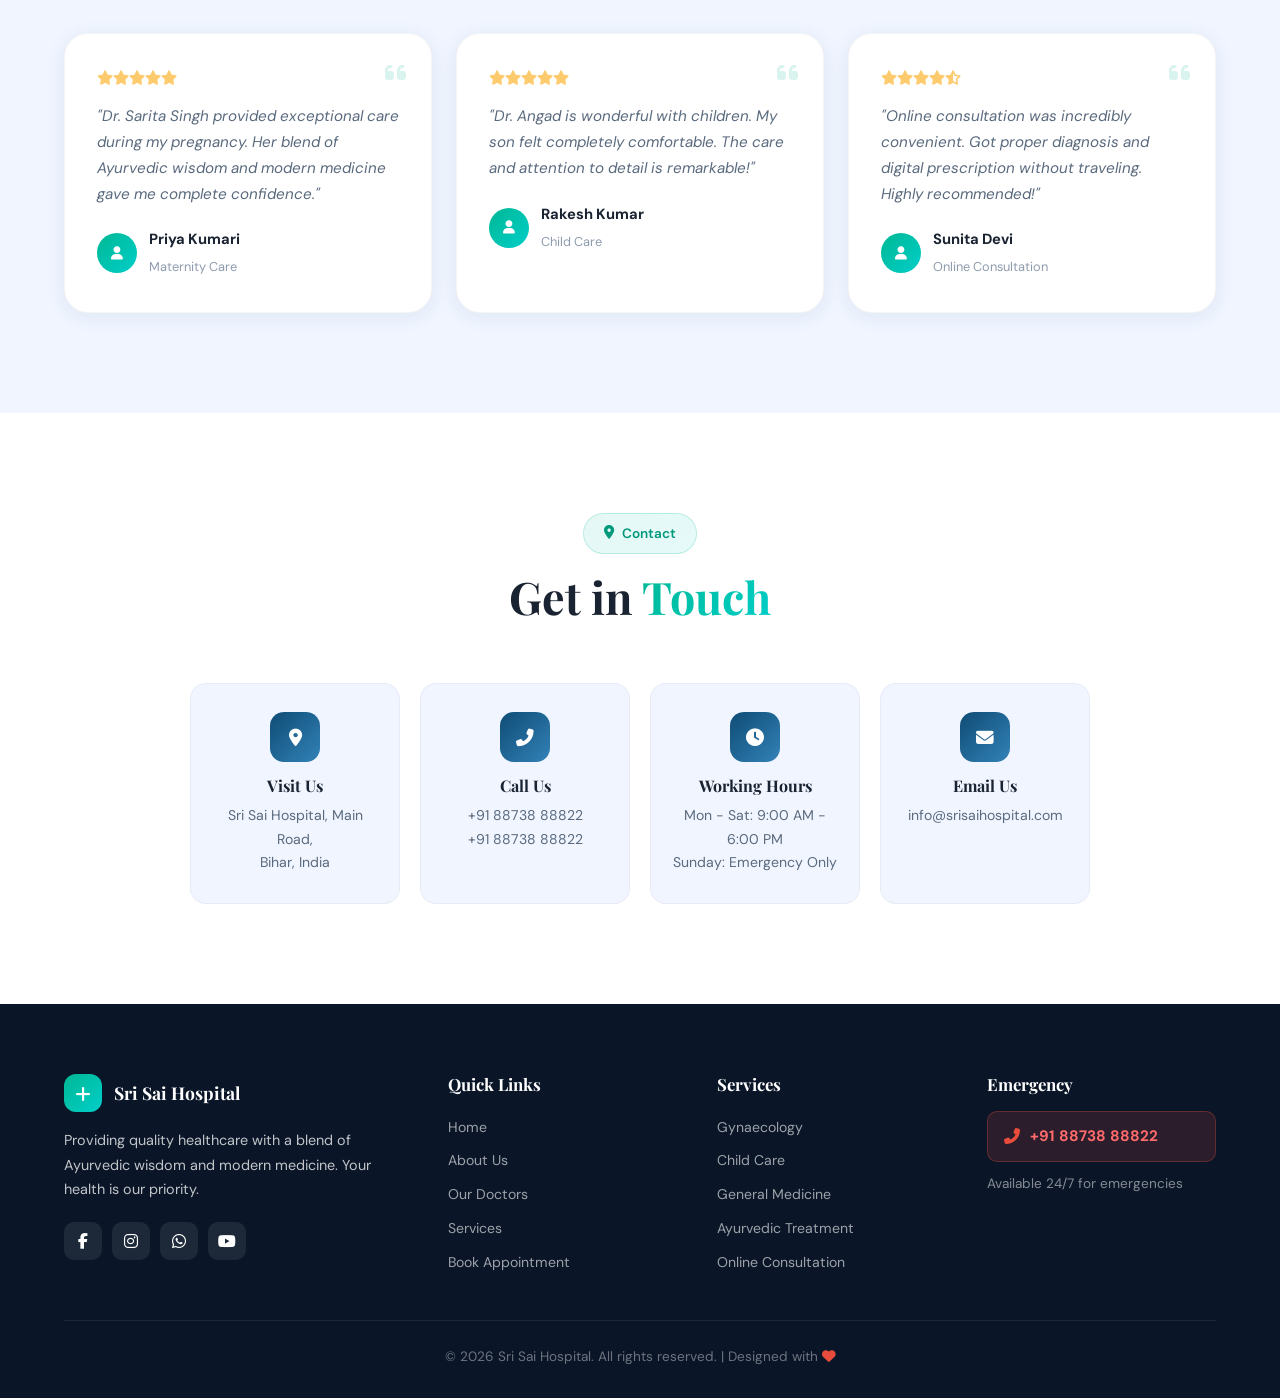
==== commit f5de5381: "Add separate Hindi page (hi/index.html) with language switcher" ====
--- a/index.html
+++ b/index.html
@@ -44,9 +44,9 @@
                 <li><a href="#contact">Contact</a></li>
                 <li><a href="#booking" class="btn-nav"><i class="fas fa-calendar-check"></i> Book Now</a></li>
             </ul>
-            <button class="lang-toggle" id="langToggle" onclick="toggleLanguage()">
+            <a href="hi/index.html" class="lang-toggle" id="langToggle">
                 <span>हिंदी</span>
-            </button>
+            </a>
         </div>
     </nav>
 
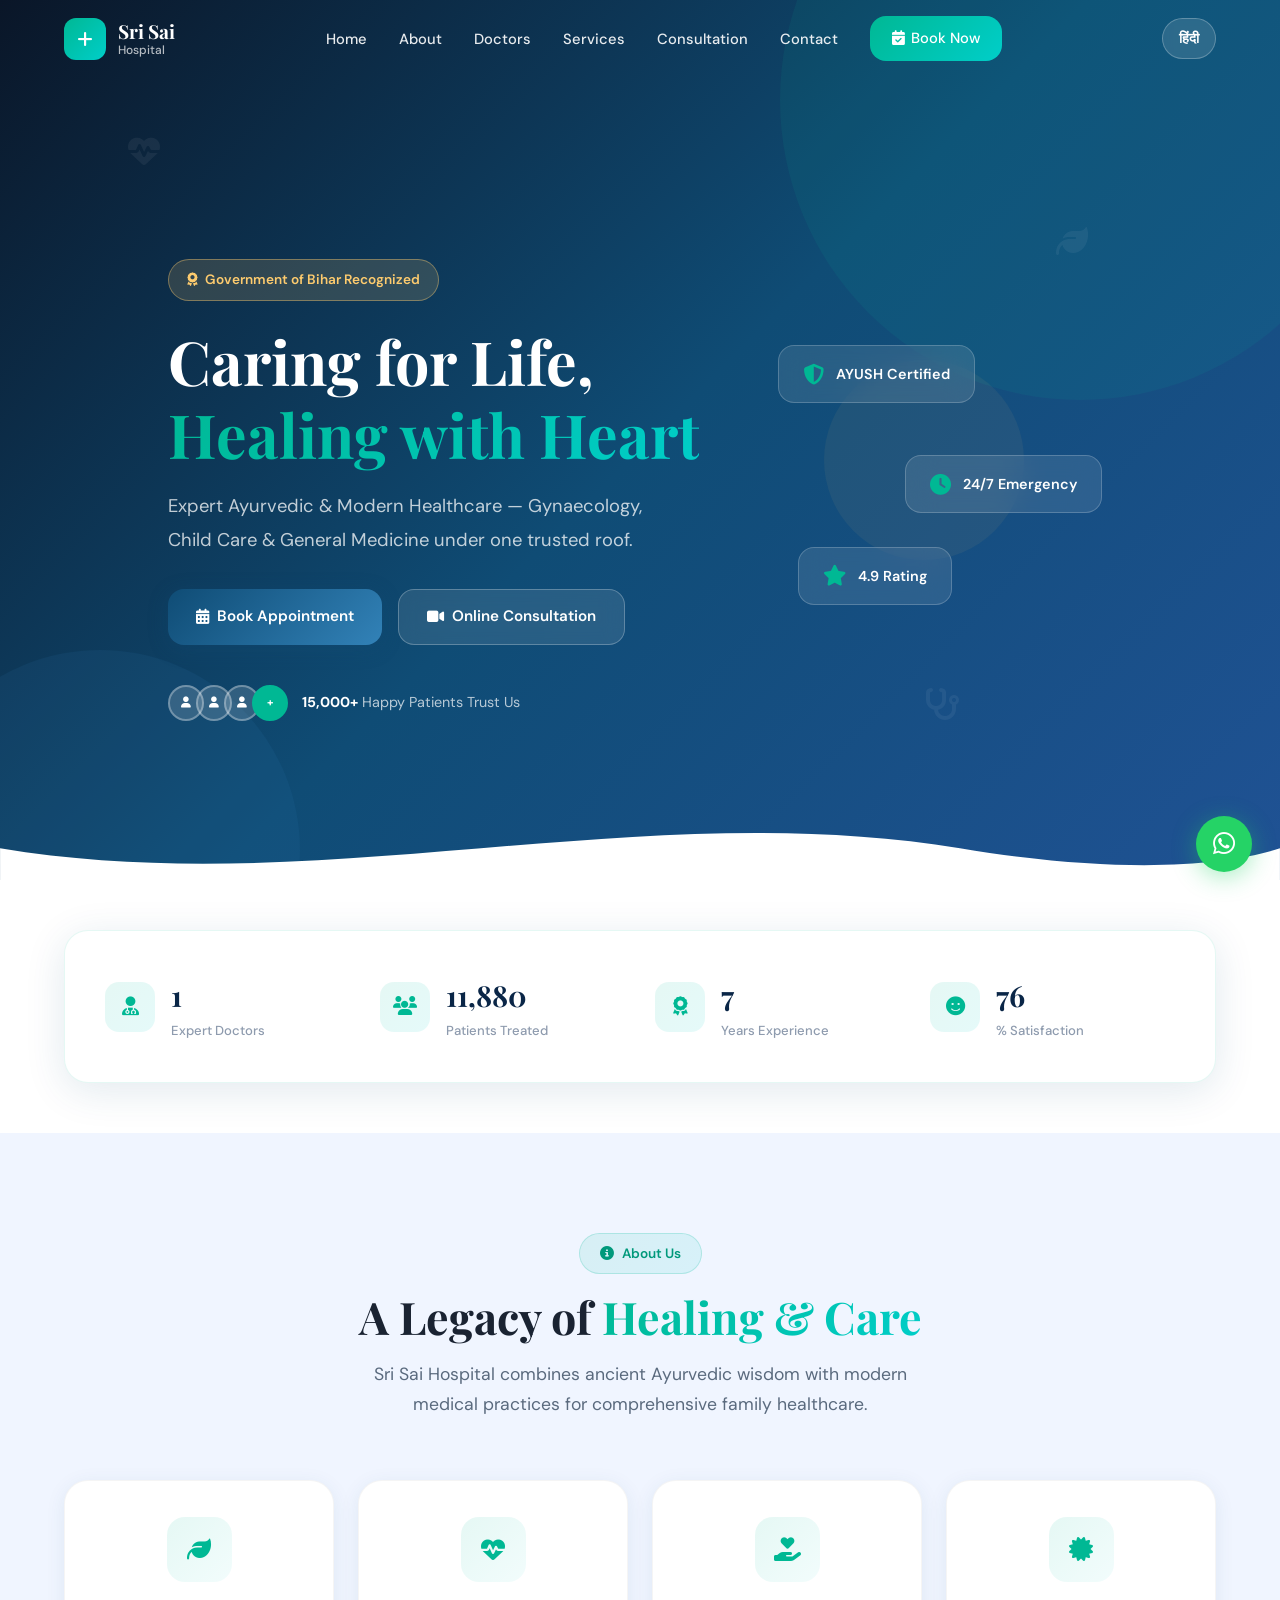
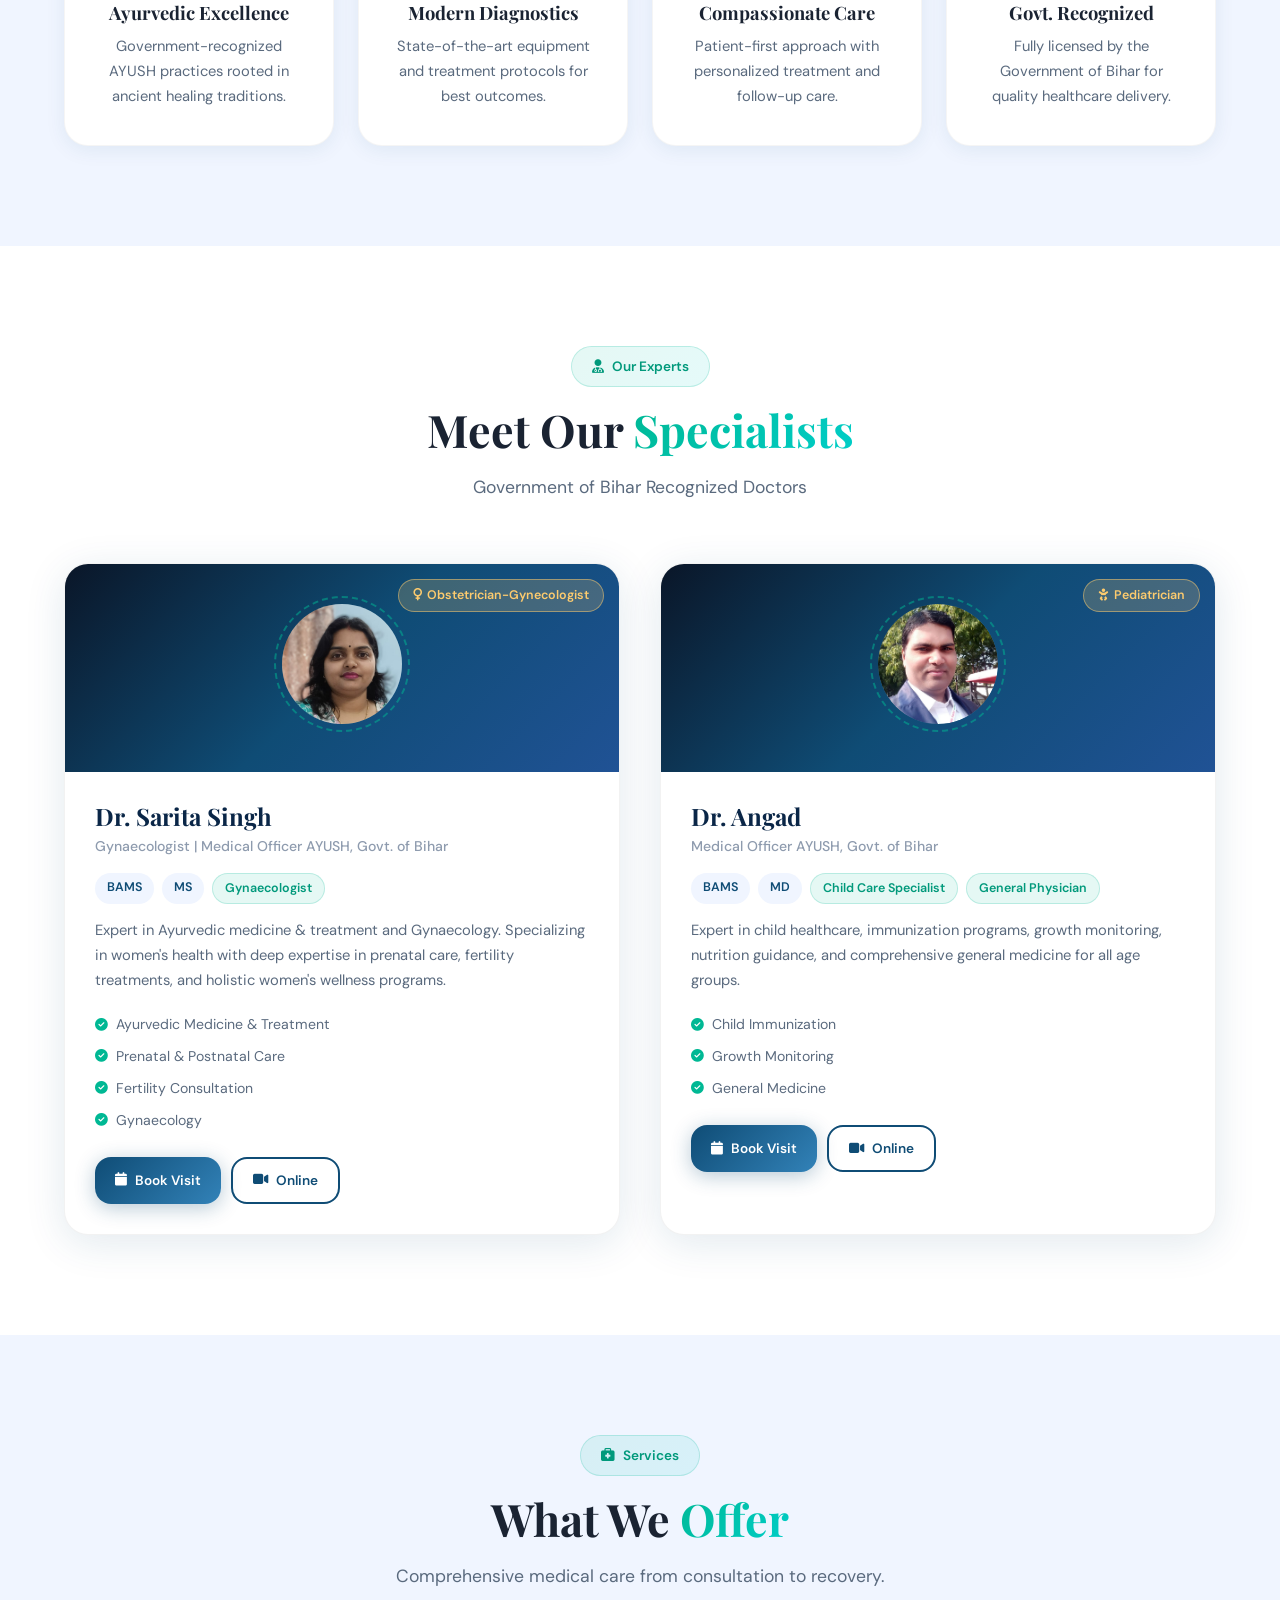
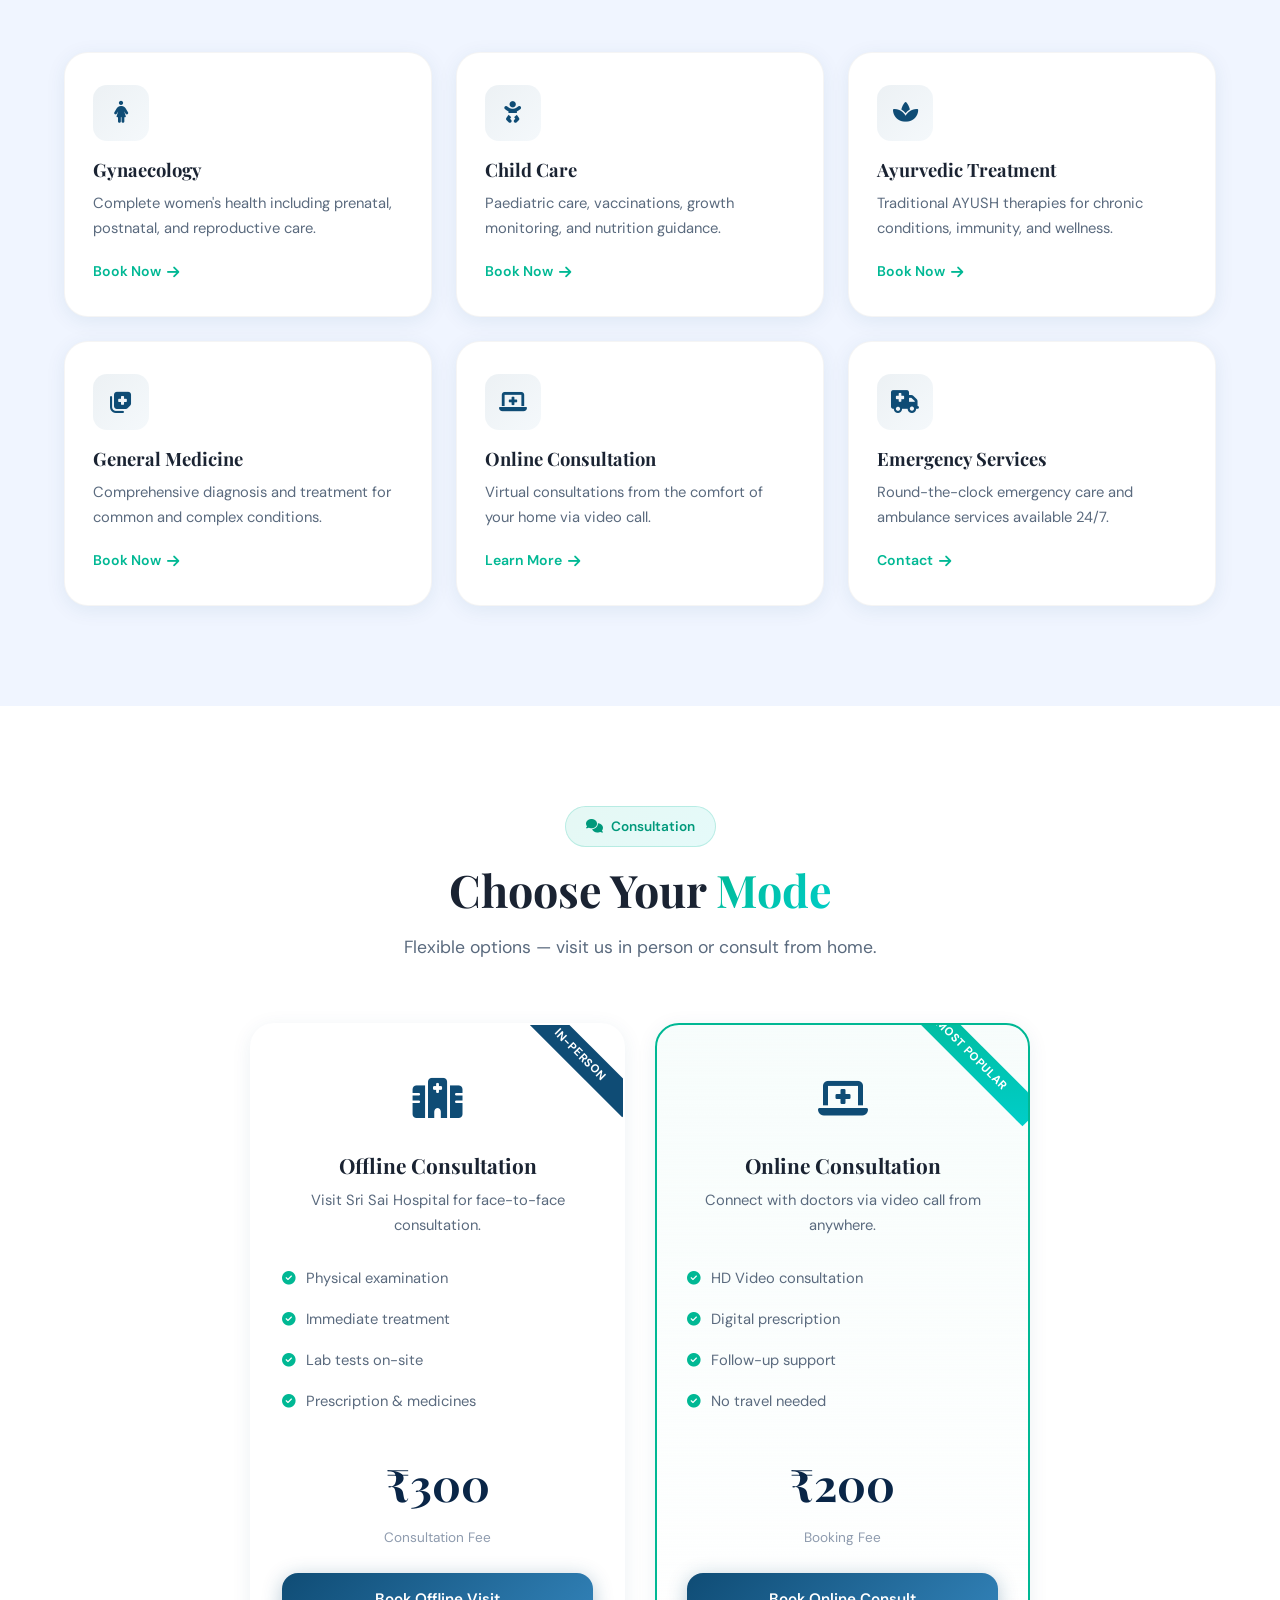
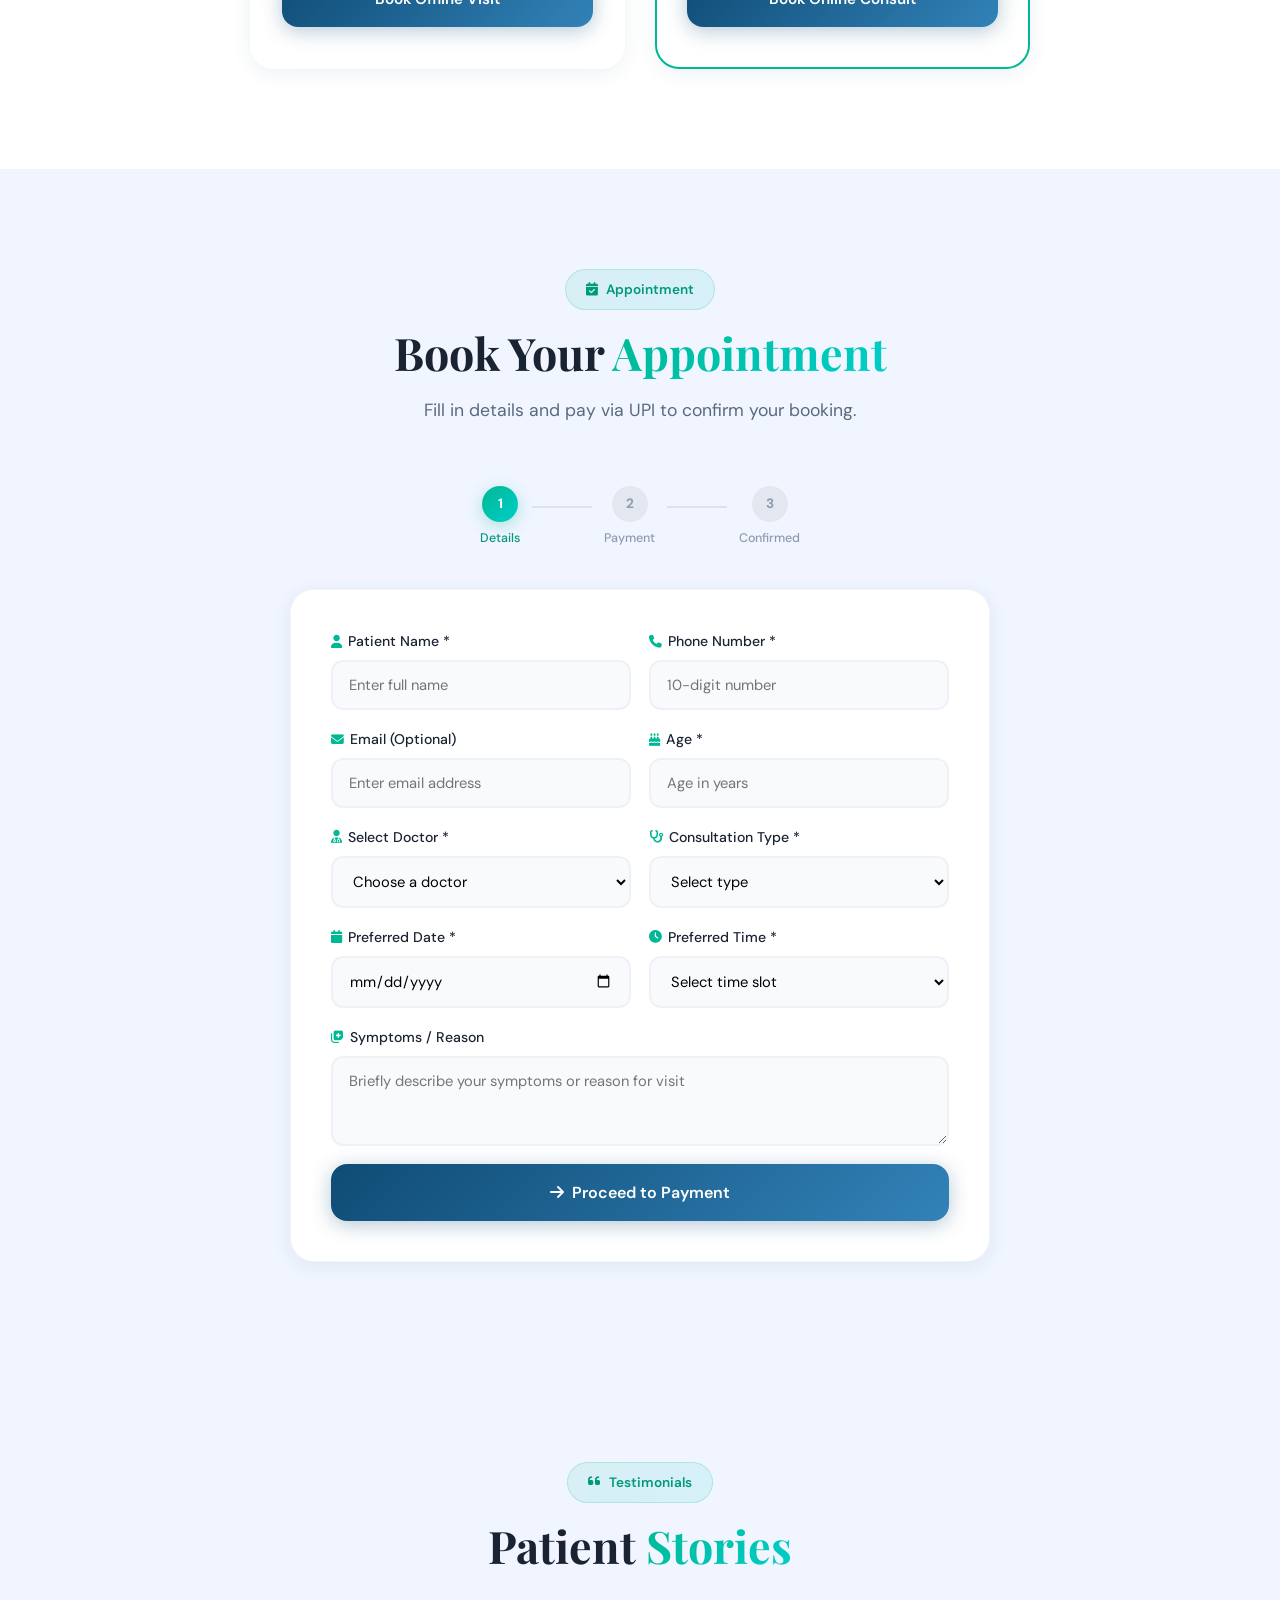
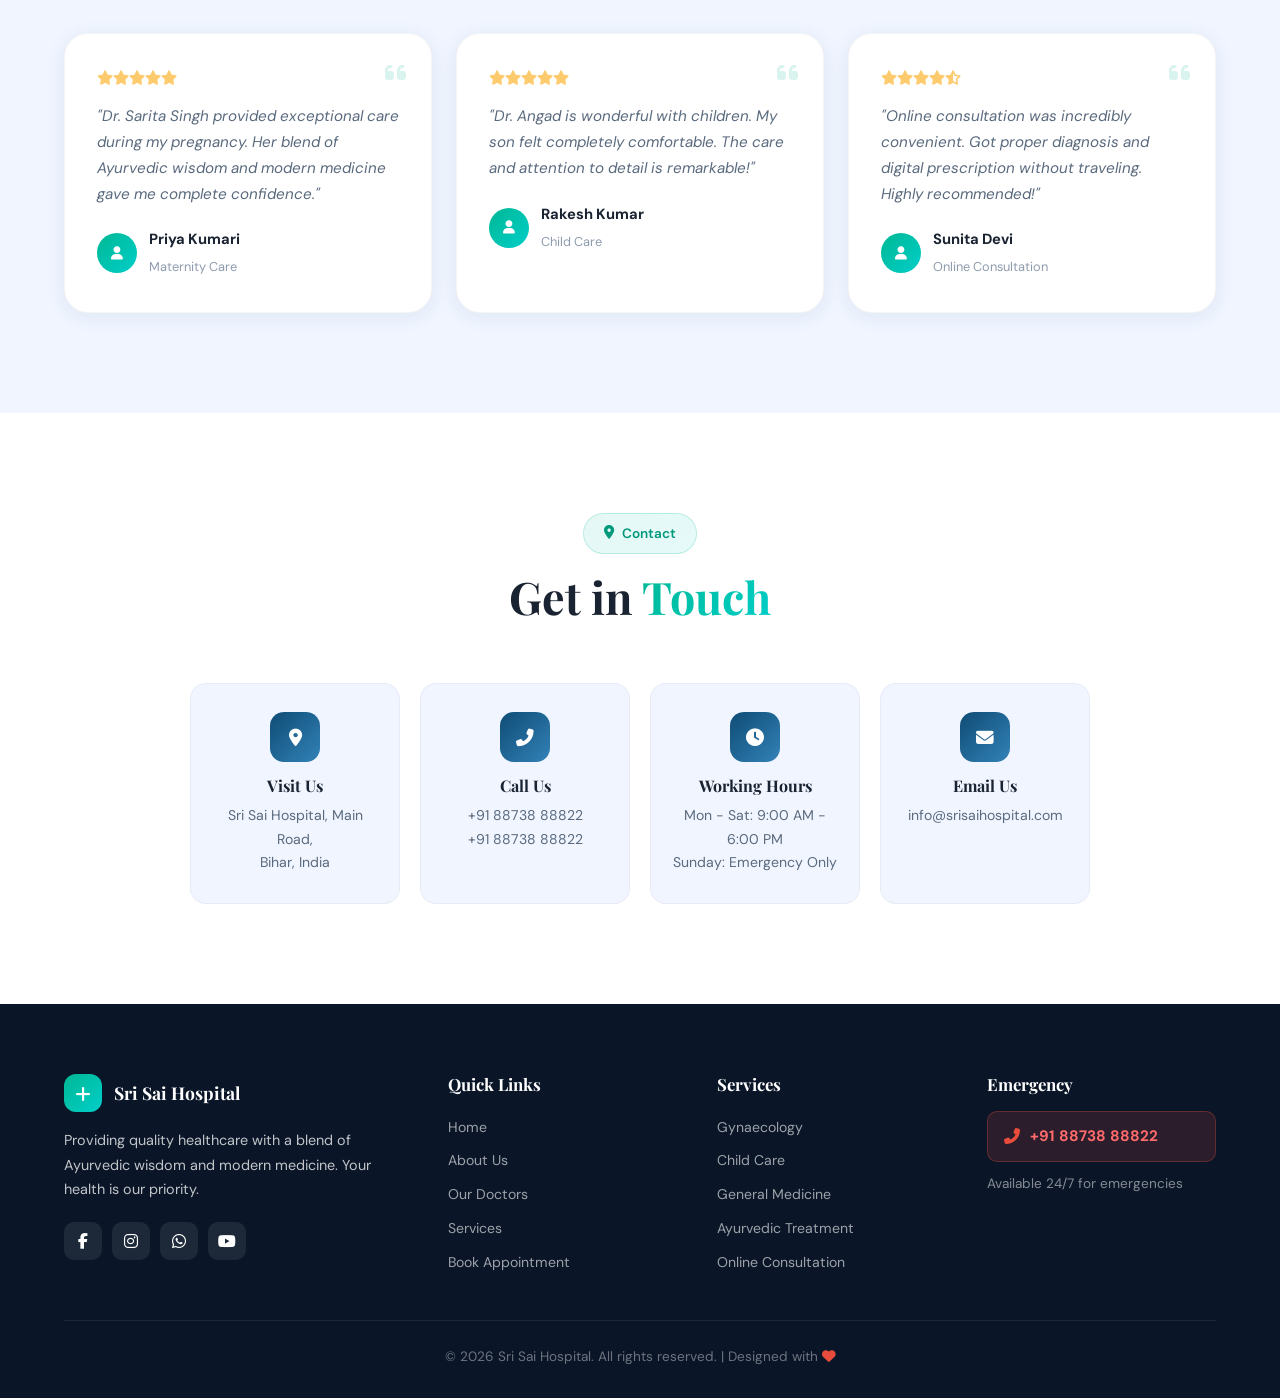
==== commit c1c9c8d2: "Fix: zoom only Dr Sarita photo, restore Dr Angad normal" ====
--- a/index.html
+++ b/index.html
@@ -205,7 +205,7 @@
                     <div class="doctor-header">
                         <div class="doctor-avatar-wrap">
                             <div class="doctor-avatar">
-                                <img src="images/dr-sarita.jpg" alt="Dr. Sarita Singh">
+                                <img src="images/dr-sarita.jpg" alt="Dr. Sarita Singh" class="zoom-face">
                             </div>
                             <div class="avatar-ring"></div>
                         </div>
--- a/styles.css
+++ b/styles.css
@@ -163,7 +163,7 @@
 .doctor-avatar-wrap { position: relative; display: inline-block; }
 .doctor-avatar { width: 120px; height: 120px; background: rgba(255,255,255,0.15); border-radius: 50%; display: flex; align-items: center; justify-content: center; margin: 0 auto; overflow: hidden; }
 .doctor-avatar i { font-size: 2.5rem; color: white; }
-.doctor-avatar img { width: 100%; height: 100%; object-fit: cover; border-radius: 50%; }
+.doctor-avatar img { width: 100%; height: 100%; object-fit: cover; object-position: center top; border-radius: 50%; }
 .avatar-ring { position: absolute; inset: -8px; border-radius: 50%; border: 2px dashed rgba(0,184,148,0.5); animation: spin 10s linear infinite; }
 @keyframes spin { from{transform:rotate(0)} to{transform:rotate(360deg)} }
 .doctor-badge-wrap { position: absolute; top: 15px; right: 15px; }
@@ -408,3 +408,6 @@
         background: var(--bg-secondary);
     }
 }
+
+/* Zoom only Dr Sarita face */
+.doctor-avatar img.zoom-face { transform: scale(1.8); }
